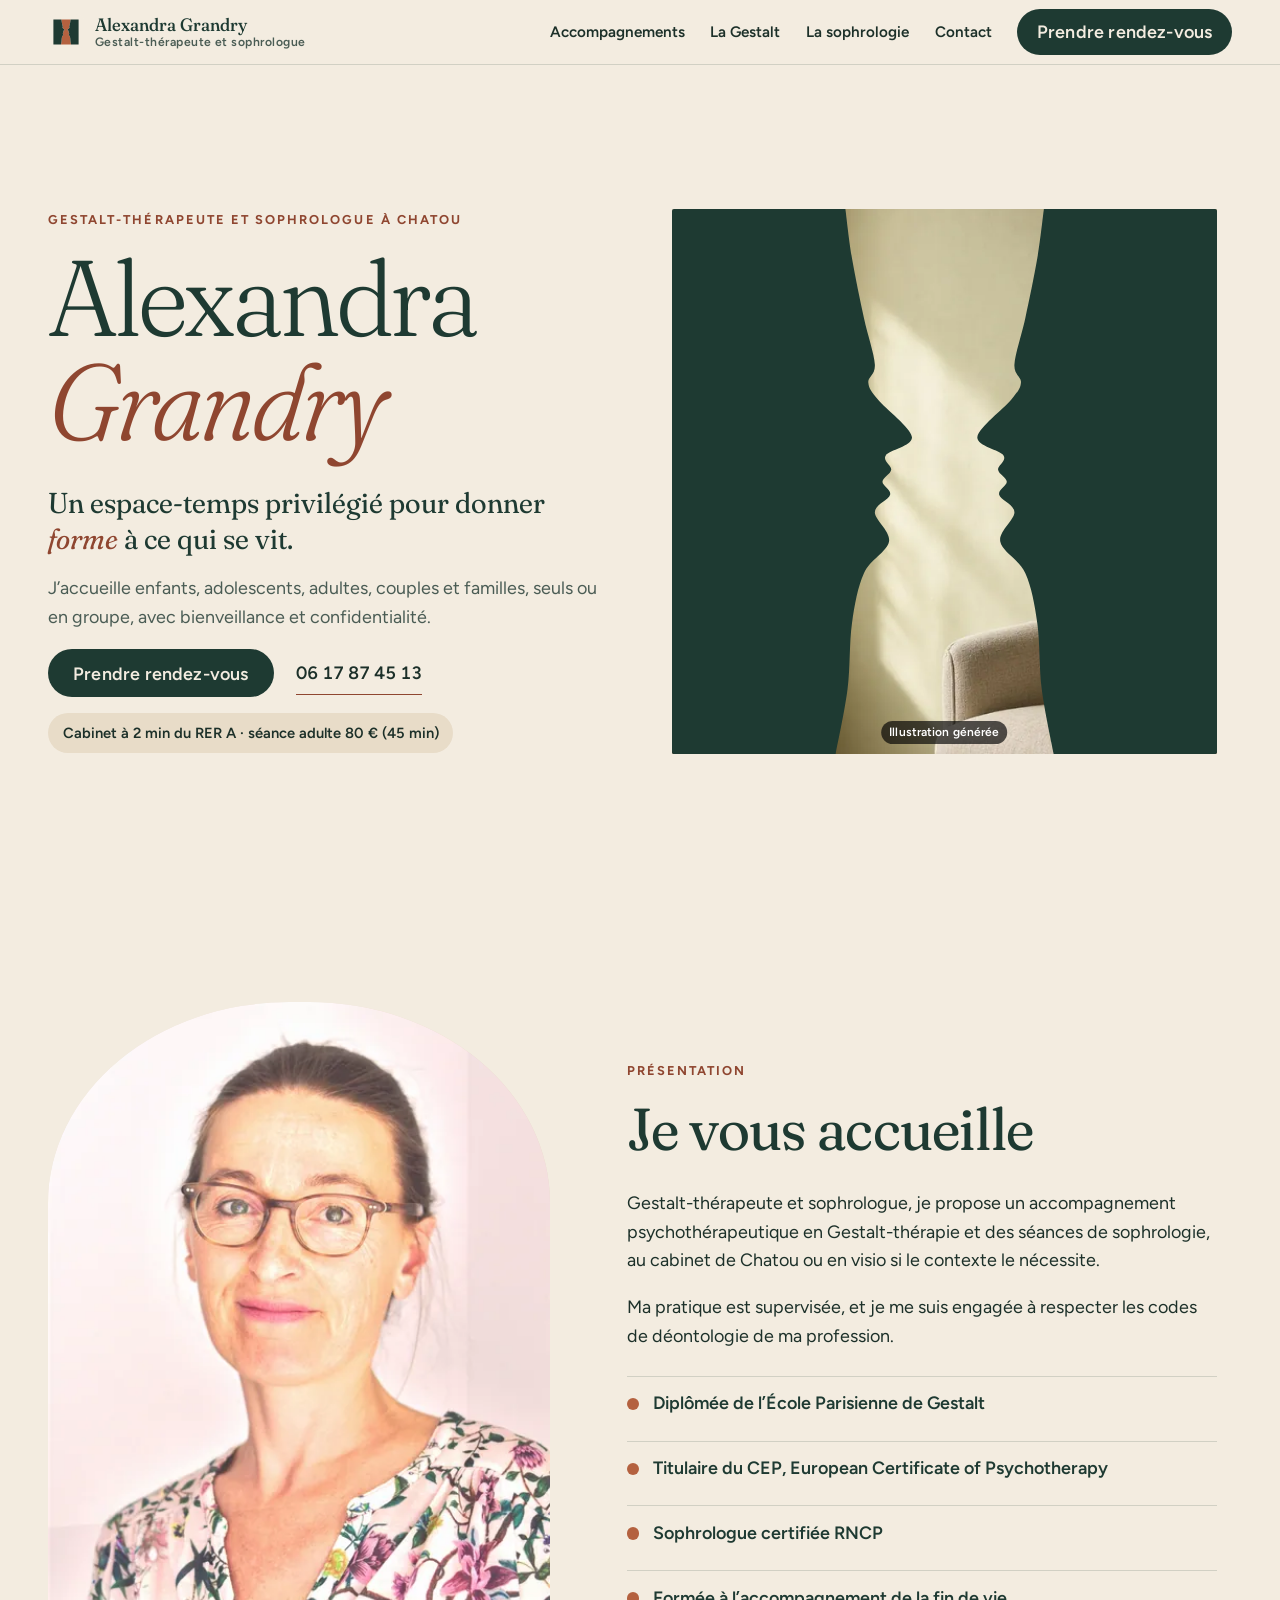
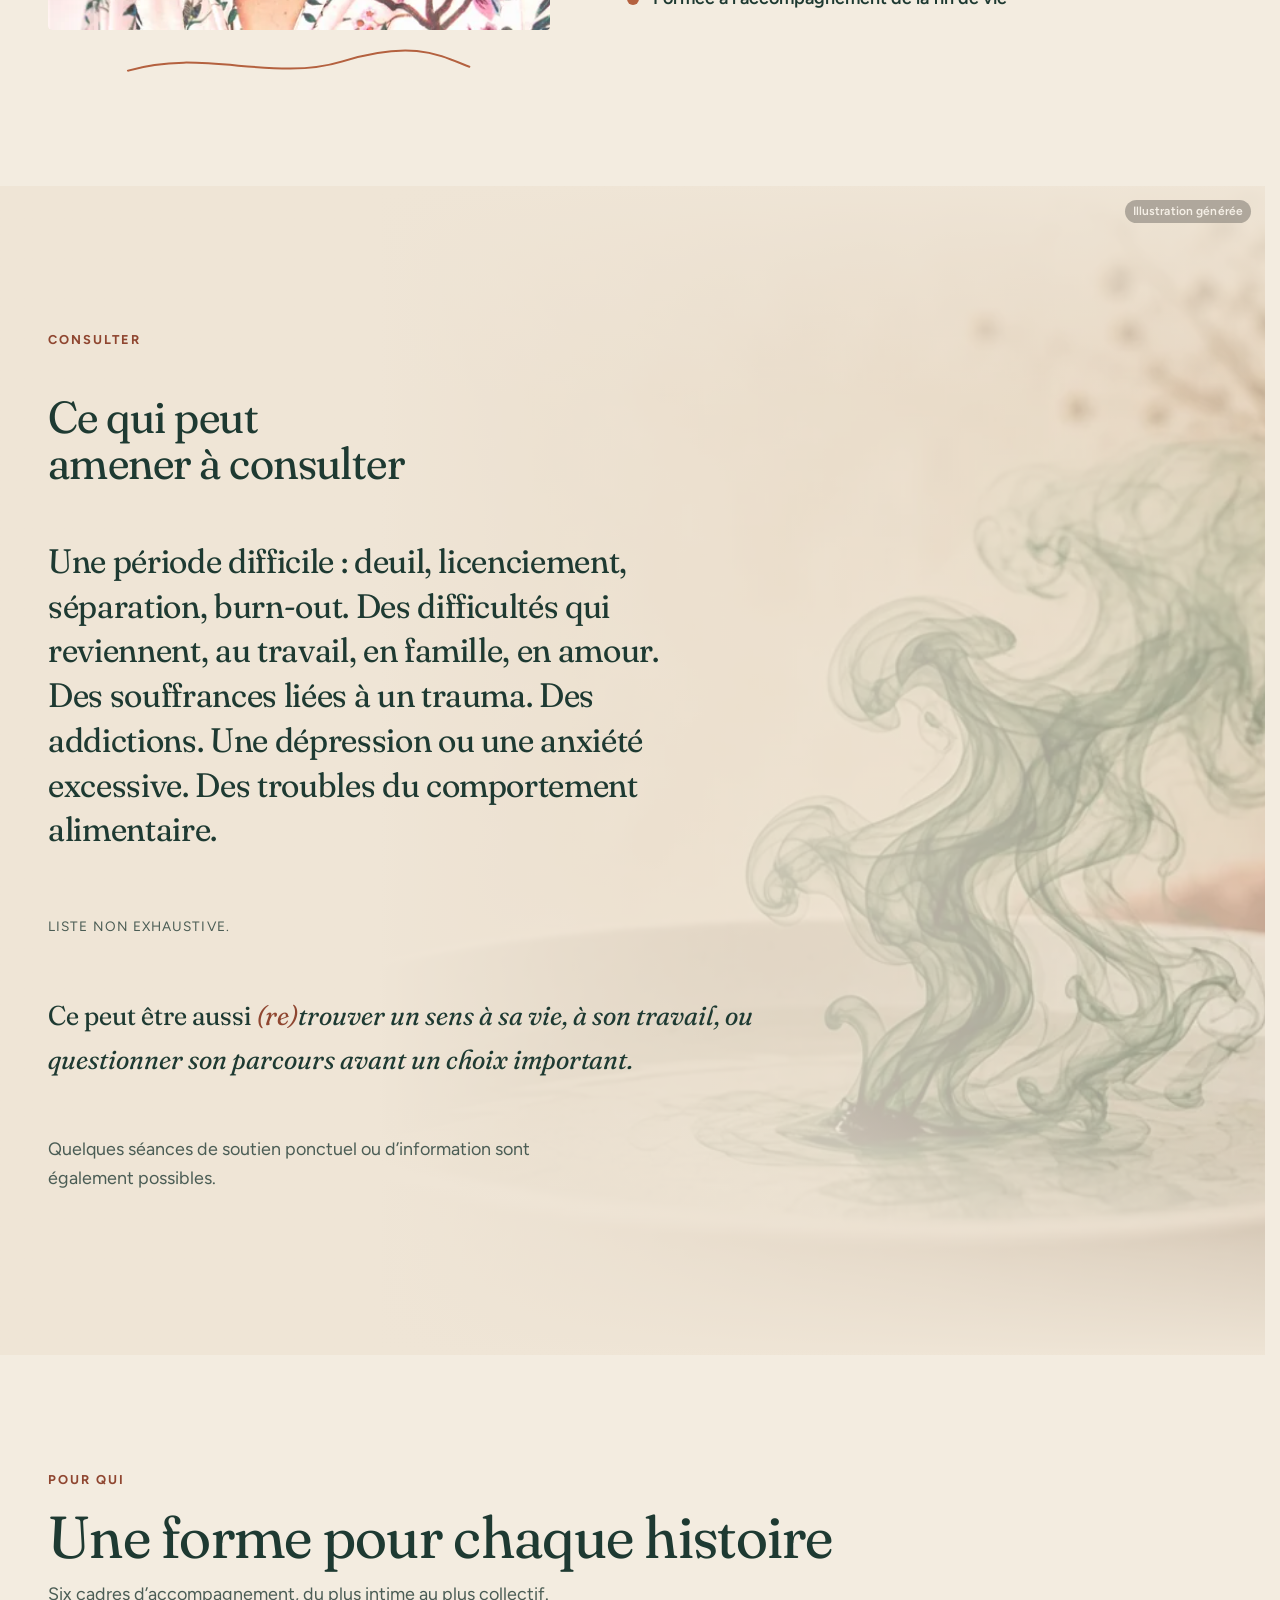
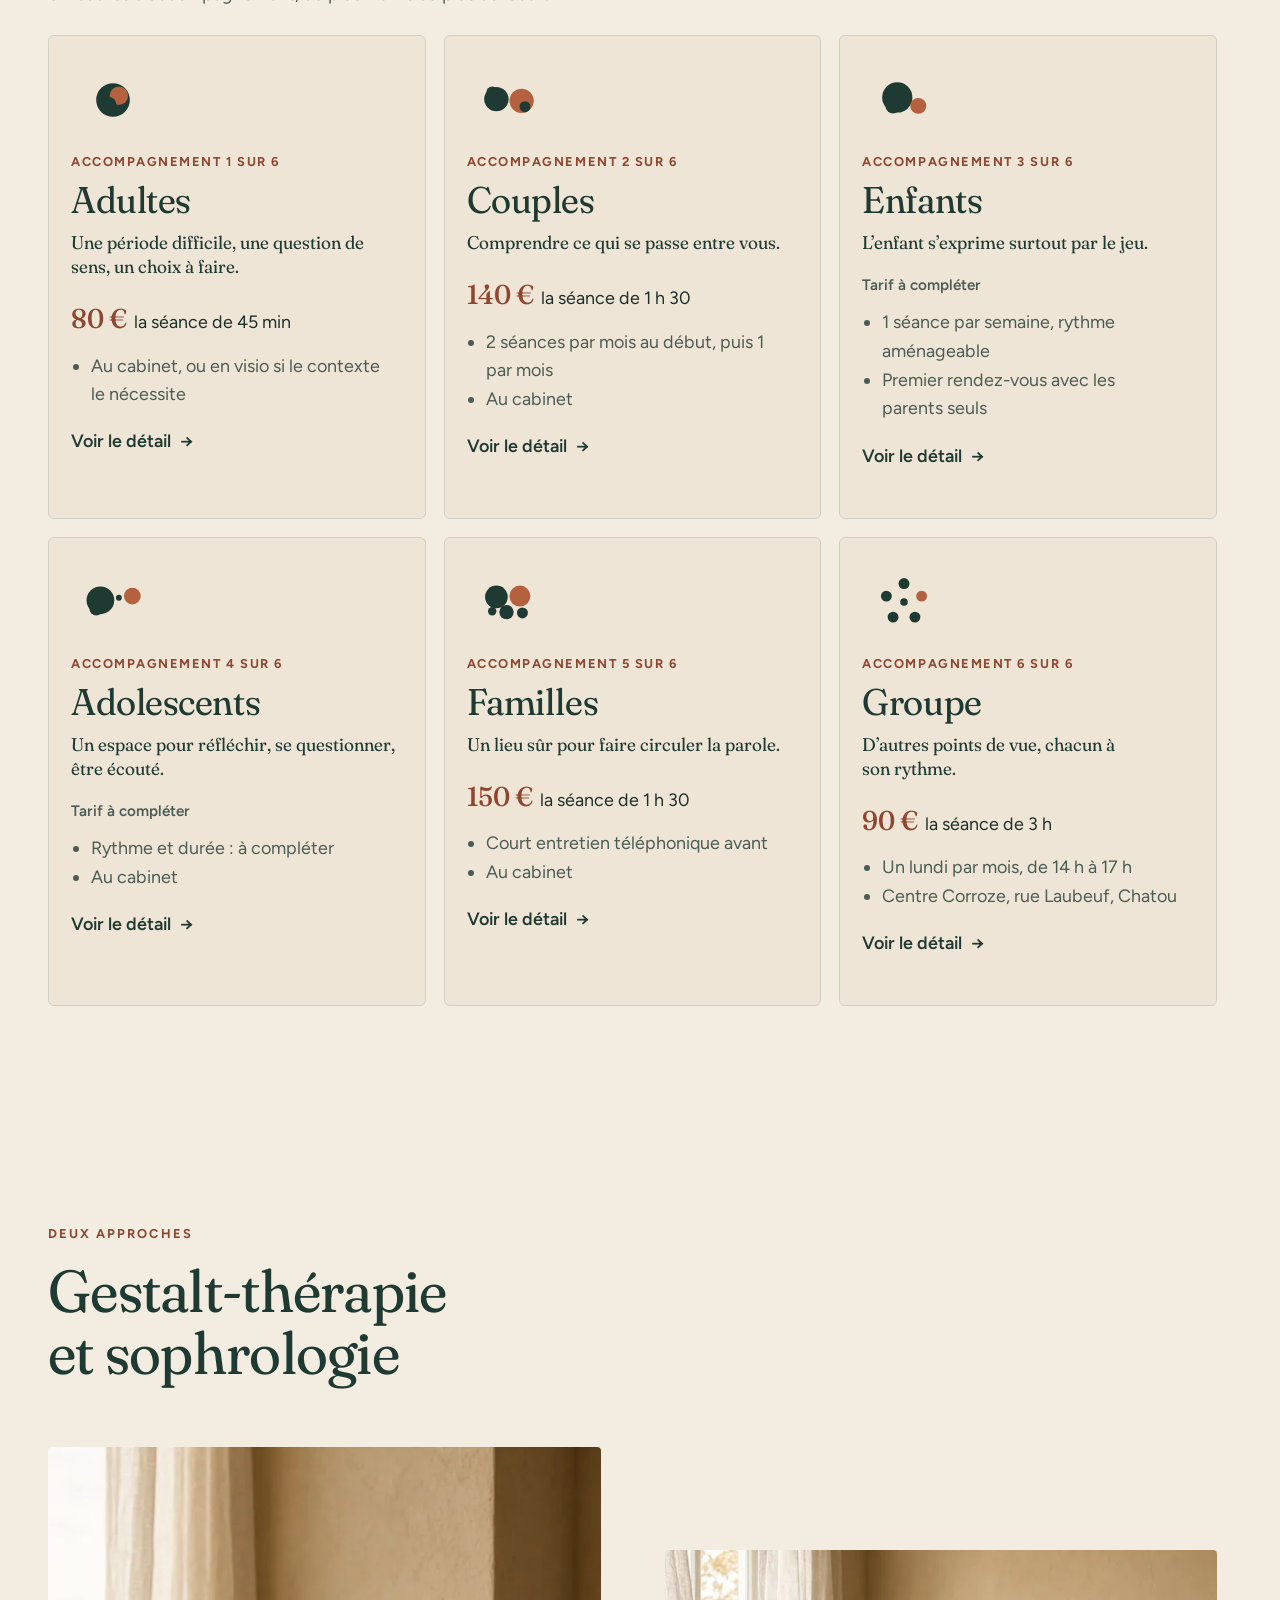
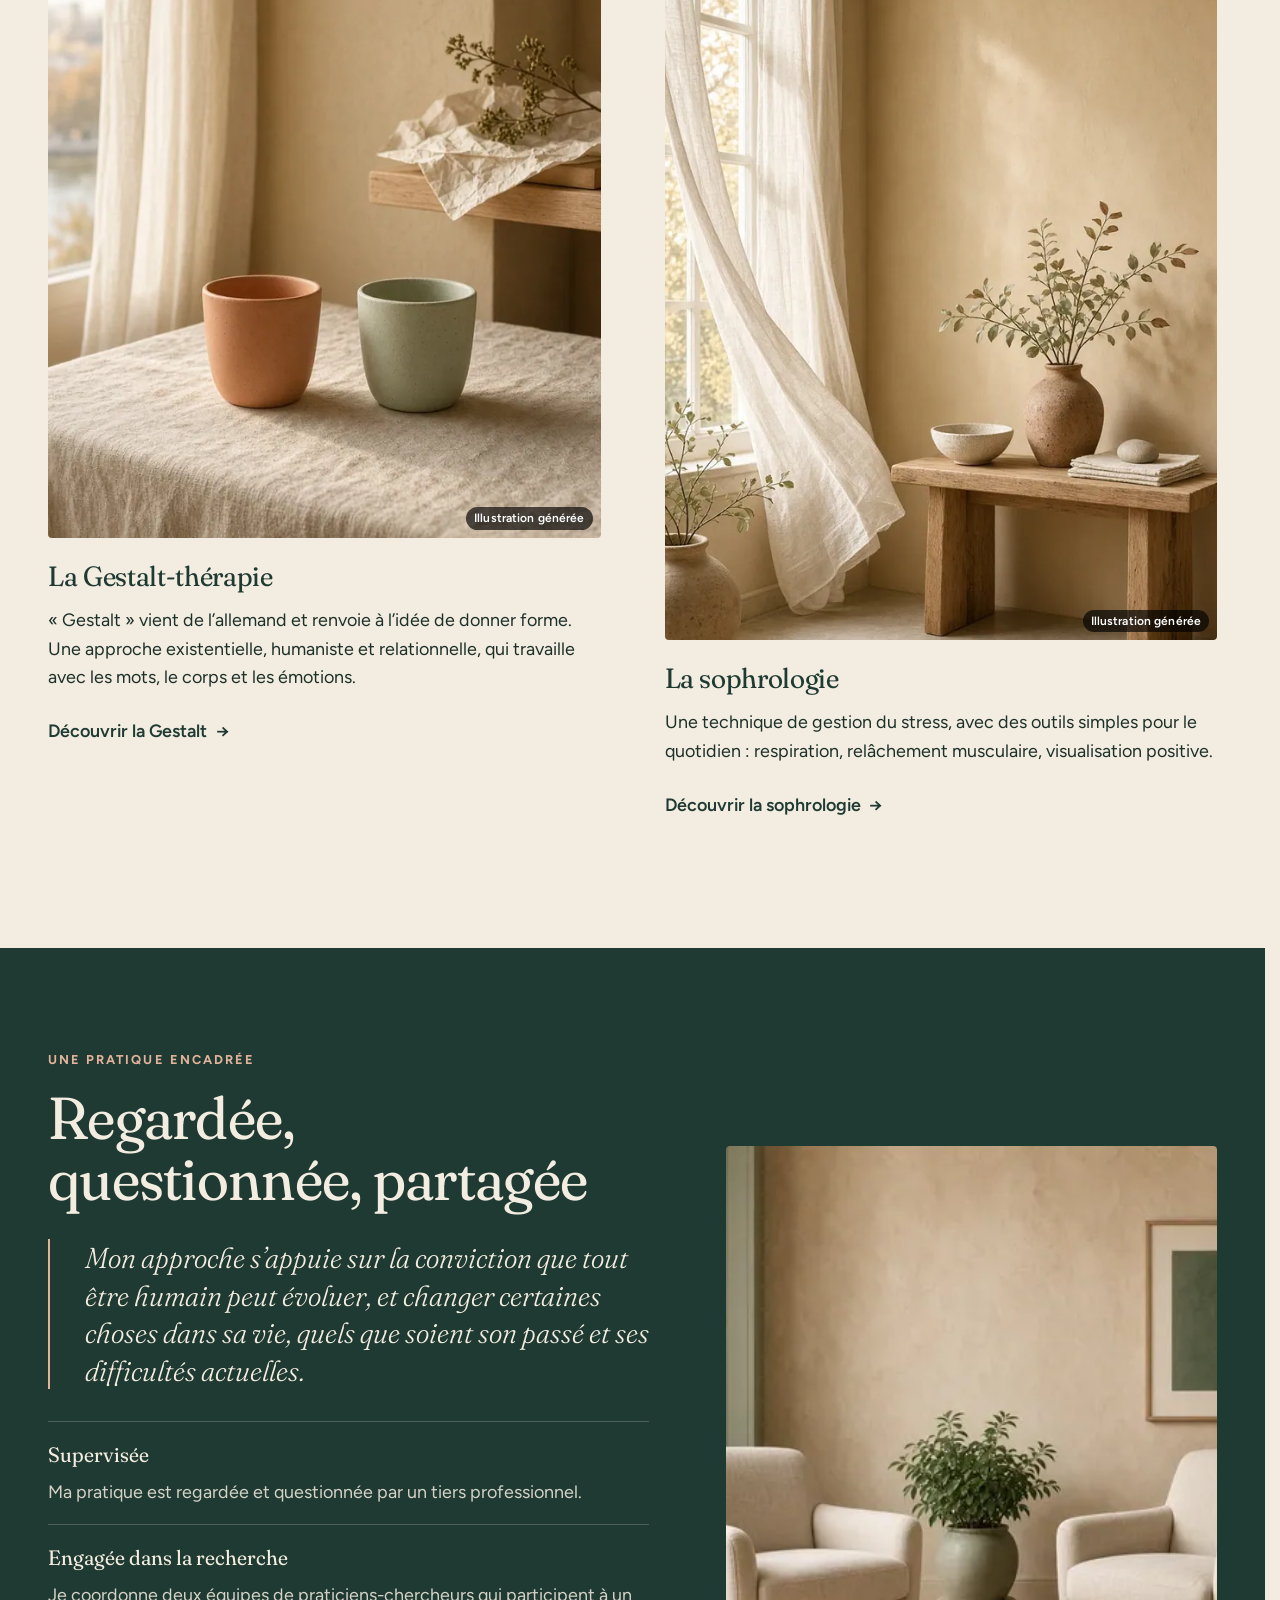
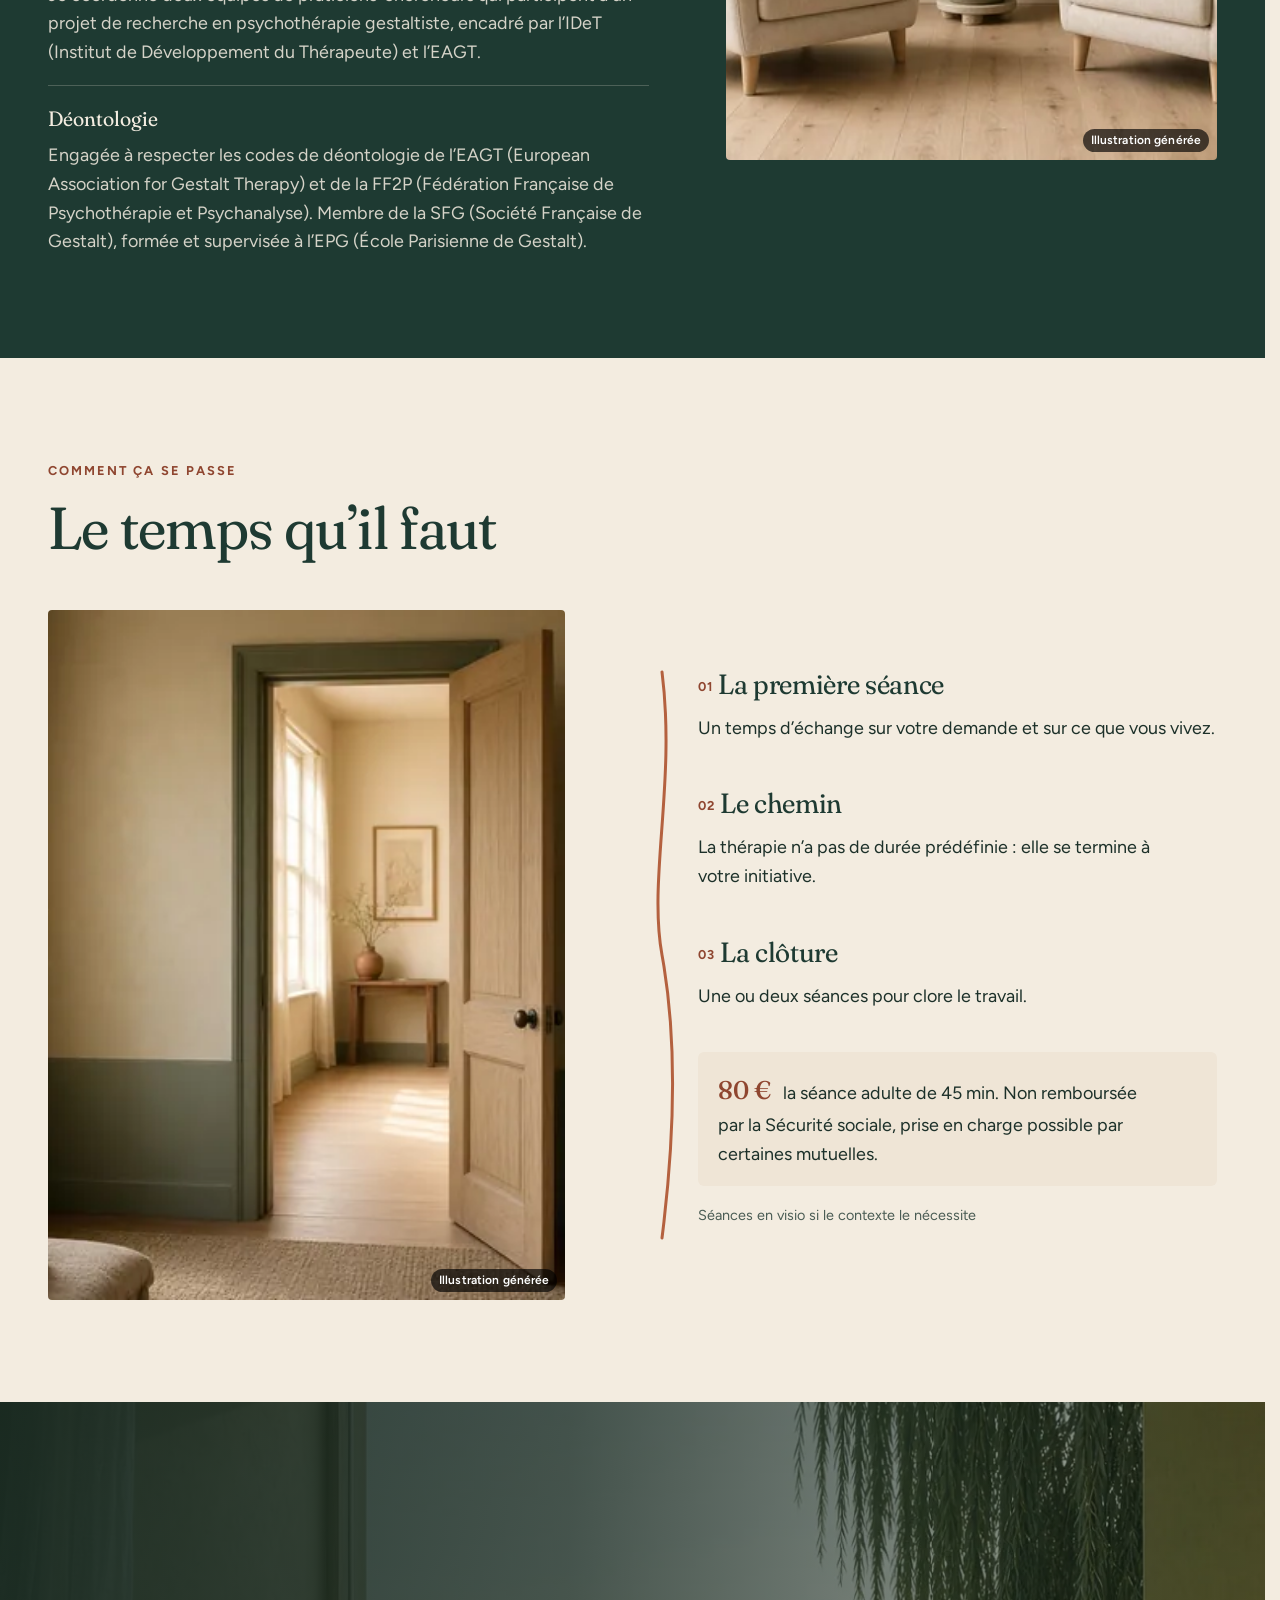
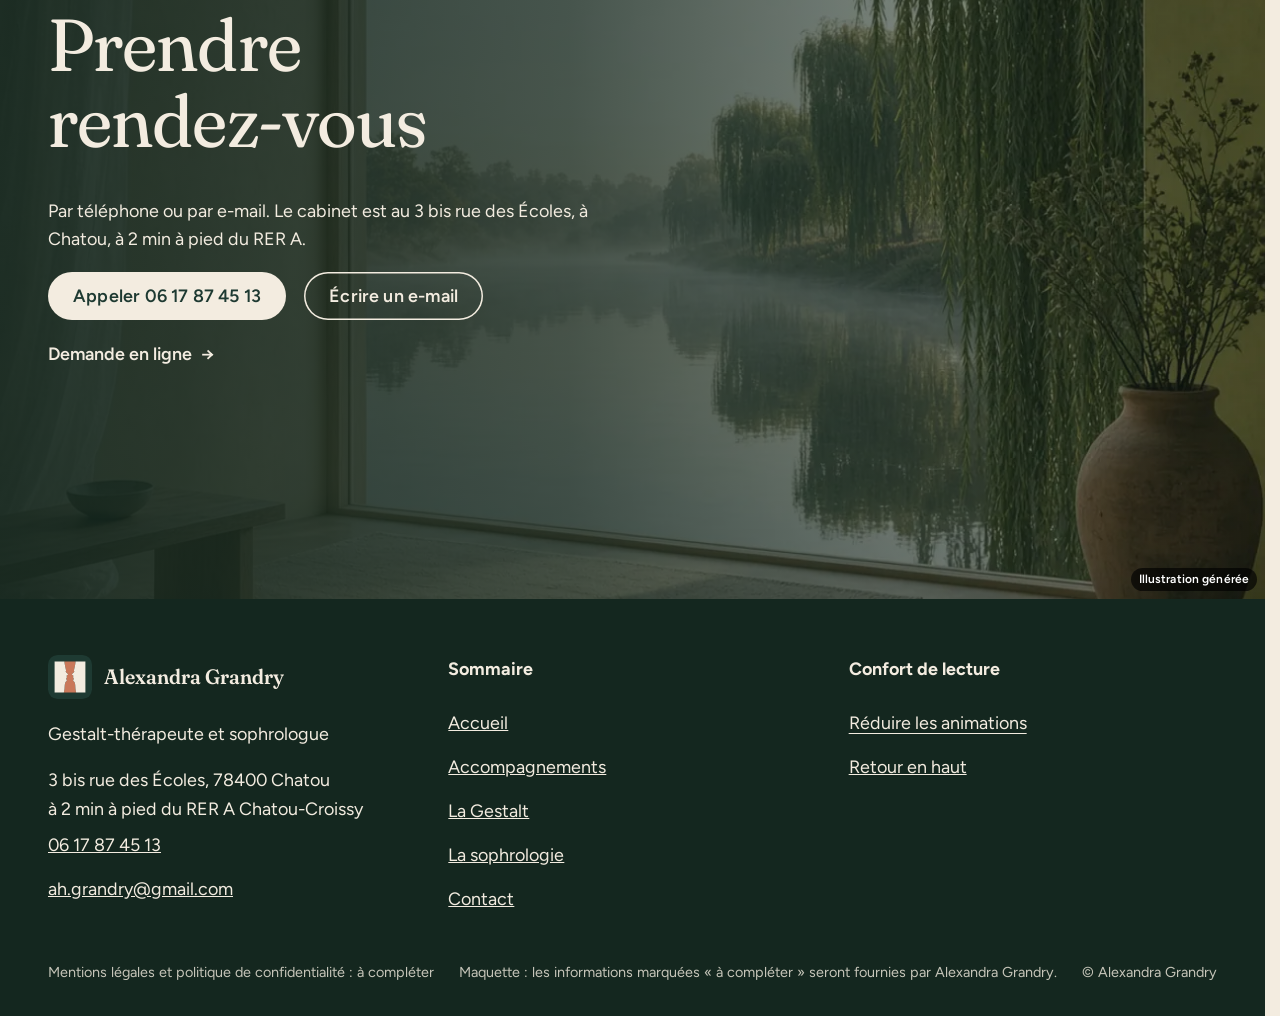
==== index.html @ e8c70704 "Maquette v1" ====
<!doctype html>
<html lang="fr" data-v="1">
<head>
<meta charset="utf-8">
<meta name="viewport" content="width=device-width, initial-scale=1, viewport-fit=cover">
<title>Alexandra Grandry : Gestalt-thérapeute et sophrologue à Chatou</title>
<meta name="description" content="Gestalt-thérapie et sophrologie à Chatou pour enfants, adolescents, adultes, couples, familles et groupe. Cabinet à 2 min du RER A.">
<meta name="robots" content="noindex, nofollow">
<link rel="canonical" href="https://alexandra-grandry-maquette.vercel.app/">
<style>:root{--fond:#f3ece0;--texte:#1c3029;--voile-fond:#1e3a32;--ouverture-fond:#f3ece0;--menu-fond:#1e3a32}:root { --entete-h: 72px; --barres-h: 0px; } html { background: var(--fond); color: var(--texte); scrollbar-gutter: stable; } body { margin: 0; background: var(--fond); } html.js:not(.calme):not(.secours):not([data-arrivee="retour"]) [data-anime] { opacity: 0; } html.js:not(.calme):not(.secours):not([data-arrivee="retour"]) [data-anime].vu { opacity: 1; } [data-voile] { position: fixed; inset: 0; z-index: 900; background: var(--voile-fond); transform: translateY(100%); visibility: hidden; pointer-events: none; } html[data-arrivee="voile"]:not(.voile-leve):not(.calme):not(.secours) [data-voile] { transform: none; visibility: visible; } html.calme [data-voile], html.secours [data-voile] { visibility: hidden !important; } .ouverture-panneau { position: fixed; inset: 0; z-index: 850; display: none; place-content: center; justify-items: center; background: var(--ouverture-fond, var(--voile-fond)); color: var(--fond); text-align: center; } html.js[data-arrivee="intro"]:not(.calme):not(.secours):not(.intro-finie) .ouverture-panneau { display: grid; } html.defilement-bloque, html.defilement-bloque body, html.js[data-arrivee="intro"]:not(.calme):not(.secours):not(.intro-finie), html.js[data-arrivee="intro"]:not(.calme):not(.secours):not(.intro-finie) body, html[data-arrivee="voile"]:not(.voile-leve):not(.calme):not(.secours), html[data-arrivee="voile"]:not(.voile-leve):not(.calme):not(.secours) body { overflow: hidden; } html.js[data-arrivee="intro"]:not(.calme):not(.secours):not(.intro-finie) { background-color: var(--ouverture-fond, var(--voile-fond)); } html[data-arrivee="voile"]:not(.voile-leve):not(.calme):not(.secours) { background-color: var(--voile-fond); }</style>
<script>(function () {
var d = document.documentElement, ss = null, ls = null;
try { ss = window.sessionStorage; ls = window.localStorage; } catch (e) {}
d.classList.add('js');
var calme = false;
try { calme = !!ls && ls.getItem('socle:calme') === 'oui'; } catch (e) {}
if (!calme && window.matchMedia && matchMedia('(prefers-reduced-motion: reduce)').matches) calme = true;
if (calme) d.classList.add('calme');
var nav = performance.getEntriesByType ? performance.getEntriesByType('navigation')[0] : null;
var type = nav ? nav.type : 'navigate';
var depart = null;
try { depart = JSON.parse(ss.getItem('socle:depart') || 'null'); ss.removeItem('socle:depart'); } catch (e) {}
if (depart && !(Date.now() - depart.t < 15000)) depart = null;
var retourSection = false;
try { retourSection = !!ss.getItem('socle:calme-retour'); } catch (e) {}
var mode = type === 'back_forward' || retourSection ? 'retour' : type === 'reload' ? 'intro' : depart ? 'voile' : 'intro';
d.setAttribute('data-arrivee', mode);
if (mode === 'voile' && depart.couleur) d.style.setProperty('--voile-fond', depart.couleur);
if (type === 'reload' && 'scrollRestoration' in history) {
if (!retourSection) history.scrollRestoration = 'manual';
}
try {
var choisie = ls && ls.getItem('socle:langue');
var langue = (d.lang || '').slice(0, 2);
if (choisie && choisie !== langue && type === 'navigate' && !depart) {
var alt = document.querySelector('link[rel="alternate"][hreflang="' + choisie + '"]');
if (alt) location.replace(new URL(alt.href).pathname + location.search + location.hash);
}
} catch (e) {}
setTimeout(function () { if (!d.classList.contains('demarre')) d.classList.add('secours'); }, 2000);
})();</script>
<link rel="preload" href="/assets/fonts/fraunces.woff2" as="font" type="font/woff2" crossorigin>
<link rel="preload" href="/assets/fonts/figtree.woff2" as="font" type="font/woff2" crossorigin>
<link rel="stylesheet" href="/assets/css/socle.css?v=1">
<link rel="stylesheet" href="/assets/css/site.css?v=1">
<link rel="stylesheet" href="/assets/css/modules/manifeste-mot-a-mot.css?v=1">
<link rel="modulepreload" href="/assets/js/site.js?v=1">
<link rel="modulepreload" href="/assets/js/socle/index.js?v=1">
<script src="/assets/vendor/gsap.min.js" defer></script>
<script src="/assets/vendor/ScrollTrigger.min.js" defer></script>
<script src="/assets/vendor/SplitText.min.js" defer></script>
<script type="module" src="/assets/js/site.js?v=1"></script>
<meta name="theme-color" content="#f3ece0">
<link rel="icon" href="/assets/images/favicon.svg" type="image/svg+xml">
<link rel="apple-touch-icon" href="/assets/images/apple-touch-icon.png">
<meta property="og:type" content="website">
<meta property="og:site_name" content="Alexandra Grandry">
<meta property="og:locale" content="fr_FR">
<meta property="og:title" content="Alexandra Grandry : Gestalt-thérapeute et sophrologue à Chatou">
<meta property="og:description" content="Gestalt-thérapie et sophrologie à Chatou pour enfants, adolescents, adultes, couples, familles et groupe. Cabinet à 2 min du RER A.">
<meta property="og:url" content="https://alexandra-grandry-maquette.vercel.app/">
<meta property="og:image" content="https://alexandra-grandry-maquette.vercel.app/assets/partage/accueil-fr.jpg">
<meta property="og:image:width" content="1200">
<meta property="og:image:height" content="630">
<meta property="og:image:alt" content="Alexandra Grandry, Gestalt-thérapeute et sophrologue à Chatou">
<meta name="twitter:card" content="summary_large_image">
<script type="application/ld+json">{"@context":"https://schema.org","@type":"LocalBusiness","name":"Alexandra Grandry, Gestalt-thérapeute et sophrologue","url":"https://alexandra-grandry-maquette.vercel.app/","telephone":"+33617874513","email":"ah.grandry@gmail.com","address":{"@type":"PostalAddress","streetAddress":"3 bis rue des Écoles","postalCode":"78400","addressLocality":"Chatou","addressCountry":"FR"},"description":"Gestalt-thérapie et sophrologie à Chatou : enfants, adolescents, adultes, couples, familles et groupe. Cabinet à 2 minutes à pied du RER A Chatou-Croissy."}</script>
</head>
<body id="haut">
<div data-voile aria-hidden="true"><div class="voile-contenu"><img src="/assets/images/logo-clair.svg" alt="" width="56" height="56"><span data-voile-libelle>Accueil</span></div></div>
<div class="ouverture-panneau" data-ouverture aria-hidden="true">
  <svg class="intro-figure" viewBox="0 0 1000 1000" focusable="false">
    <defs>
      <clipPath id="intro-clip-g"><path d="M0 0 L318 0 C320 15 324.3 56.7 330 90 C335.7 123.3 345 167.5 352 200 C359 232.5 370.7 265.3 372 285 C373.3 304.7 359 307.2 360 318 C361 328.8 364.7 333.3 378 350 C391.3 366.7 437.7 401 440 418 C442.3 435 398.3 442 392 452 C385.7 462 403 470 402 478 C401 486 386.3 492.3 386 500 C385.7 507.7 402.3 514.7 400 524 C397.7 533.3 372.3 541.7 372 556 C371.7 570.3 401.3 591.3 398 610 C394.7 628.7 363.3 643 352 668 C340.7 693 335 724.7 330 760 C325 795.3 327 840 322 880 C317 920 303.7 980 300 1000 L0 1000 Z"/></clipPath>
      <clipPath id="intro-clip-d"><path d="M1000 0 L682 0 C680 15 675.7 56.7 670 90 C664.3 123.3 655 167.5 648 200 C641 232.5 629.3 265.3 628 285 C626.7 304.7 641 307.2 640 318 C639 328.8 635.3 333.3 622 350 C608.7 366.7 562.3 401 560 418 C557.7 435 601.7 442 608 452 C614.3 462 597 470 598 478 C599 486 613.7 492.3 614 500 C614.3 507.7 597.7 514.7 600 524 C602.3 533.3 627.7 541.7 628 556 C628.3 570.3 598.7 591.3 602 610 C605.3 628.7 636.7 643 648 668 C659.3 693 665 724.7 670 760 C675 795.3 673 840 678 880 C683 920 696.3 980 700 1000 L1000 1000 Z"/></clipPath>
    </defs>
    <path class="intro-coupe" d="M318 0 C320 15 324.3 56.7 330 90 C335.7 123.3 345 167.5 352 200 C359 232.5 370.7 265.3 372 285 C373.3 304.7 359 307.2 360 318 C361 328.8 364.7 333.3 378 350 C391.3 366.7 437.7 401 440 418 C442.3 435 398.3 442 392 452 C385.7 462 403 470 402 478 C401 486 386.3 492.3 386 500 C385.7 507.7 402.3 514.7 400 524 C397.7 533.3 372.3 541.7 372 556 C371.7 570.3 401.3 591.3 398 610 C394.7 628.7 363.3 643 352 668 C340.7 693 335 724.7 330 760 C325 795.3 327 840 322 880 C317 920 303.7 980 300 1000 L700 1000 C696.3 980 683 920 678 880 C673 840 675 795.3 670 760 C665 724.7 659.3 693 648 668 C636.7 643 605.3 628.7 602 610 C598.7 591.3 628.3 570.3 628 556 C627.7 541.7 602.3 533.3 600 524 C597.7 514.7 614.3 507.7 614 500 C613.7 492.3 599 486 598 478 C597 470 614.3 462 608 452 C601.7 442 557.7 435 560 418 C562.3 401 608.7 366.7 622 350 C635.3 333.3 639 328.8 640 318 C641 307.2 626.7 304.7 628 285 C629.3 265.3 641 232.5 648 200 C655 167.5 664.3 123.3 670 90 C675.7 56.7 680 15 682 0 Z"/>
    <g class="intro-face intro-face--g" clip-path="url(#intro-clip-g)"><circle class="intro-tache" cx="150" cy="160" r="0"></circle><circle class="intro-tache" cx="260" cy="360" r="0"></circle><circle class="intro-tache" cx="120" cy="560" r="0"></circle><circle class="intro-tache" cx="280" cy="760" r="0"></circle><circle class="intro-tache" cx="150" cy="930" r="0"></circle><circle class="intro-tache" cx="40" cy="420" r="0"></circle><circle class="intro-tache" cx="50" cy="60" r="0"></circle></g>
    <g class="intro-face intro-face--d" clip-path="url(#intro-clip-d)"><circle class="intro-tache" cx="850" cy="160" r="0"></circle><circle class="intro-tache" cx="740" cy="360" r="0"></circle><circle class="intro-tache" cx="880" cy="560" r="0"></circle><circle class="intro-tache" cx="720" cy="760" r="0"></circle><circle class="intro-tache" cx="850" cy="930" r="0"></circle><circle class="intro-tache" cx="960" cy="420" r="0"></circle><circle class="intro-tache" cx="950" cy="60" r="0"></circle></g>
    <g class="intro-gouttes"><circle cx="90" cy="120" r="16"></circle><circle cx="230" cy="60" r="10"></circle><circle cx="120" cy="470" r="12"></circle><circle cx="40" cy="760" r="18"></circle><circle cx="250" cy="900" r="11"></circle><circle cx="470" cy="150" r="9"></circle><circle cx="560" cy="860" r="13"></circle><circle cx="770" cy="90" r="14"></circle><circle cx="930" cy="300" r="10"></circle><circle cx="880" cy="620" r="17"></circle><circle cx="700" cy="960" r="9"></circle><circle cx="960" cy="840" r="12"></circle></g>
  </svg>
  <p class="ouverture-nom">Alexandra Grandry</p>
  <p class="ouverture-ligne">Gestalt-thérapie · Sophrologie · Chatou</p>
</div>
<a class="evitement" href="#contenu">Aller au contenu</a>
<header data-entete>
  <div class="entete-rangee">
    <a class="entete-logo" href="/" data-libelle="Accueil" aria-current="page">
      <img src="/assets/images/logo.svg" alt="" width="36" height="36"><span class="entete-nom">Alexandra Grandry<small>Gestalt-thérapeute et sophrologue</small></span>
    </a>
    <nav data-nav aria-label="Navigation principale">
      <ul><li><a href="/accompagnements" data-libelle="Accompagnements">Accompagnements</a></li><li><a href="/gestalt-therapie" data-libelle="La Gestalt">La Gestalt</a></li><li><a href="/sophrologie" data-libelle="La sophrologie">La sophrologie</a></li><li><a href="/contact" data-libelle="Contact">Contact</a></li></ul>
    </nav>
    <div class="entete-actions">
      <a class="bouton entete-action" href="/contact#demande" data-libelle="Contact"><span class="long">Prendre rendez-vous</span><span class="court" aria-hidden="true">Rendez-vous</span></a>
      <button type="button" data-menu-bouton aria-controls="menu" aria-expanded="false" data-libelle-ouvrir="Menu" data-libelle-fermer="Fermer"><span data-libelle-bouton>Menu</span></button>
    </div>
  </div>
</header>
<div id="menu" data-menu role="dialog" aria-modal="true" aria-label="Menu">
  <ul><li style="--i:0"><a href="/" class="menu-lien" data-libelle="Accueil" aria-current="page">Accueil</a></li><li style="--i:1"><a href="/accompagnements" class="menu-lien" data-libelle="Accompagnements">Accompagnements</a></li><li style="--i:2"><a href="/gestalt-therapie" class="menu-lien" data-libelle="La Gestalt">La Gestalt</a></li><li style="--i:3"><a href="/sophrologie" class="menu-lien" data-libelle="La sophrologie">La sophrologie</a></li><li style="--i:4"><a href="/contact" class="menu-lien" data-libelle="Contact">Contact</a></li></ul>
  <p><a class="bouton" href="tel:+33617874513">Appeler 06 17 87 45 13</a></p>
  <p><button type="button" class="lien" data-calme-bascule data-libelle-reduire="Réduire les animations" data-libelle-retablir="Rétablir les animations" data-libelle-systeme="Animations réduites par le réglage de votre appareil"><span data-libelle-bouton>Réduire les animations</span></button></p>
</div>
<main id="contenu" tabindex="-1">
<section class="ouv-accueil" id="debut" data-plein-ecran>
  <div class="ouv-accueil__texte">
    <p class="surtitre" data-anime="gsap" data-intro>Gestalt-thérapeute et sophrologue à Chatou</p>
    <h1 class="ouv-accueil__titre"><span class="ligne-masque"><span class="ouv-ligne" data-anime="gsap" data-superpose>Alexandra</span></span><span class="ligne-masque"><span class="ouv-ligne ouv-ligne--italique" data-anime="gsap" data-superpose>Grandry</span></span></h1>
    <p class="ouv-accueil__accroche" data-anime="gsap" data-intro>Un espace-temps privilégié pour donner <em>forme</em> à ce qui se vit.</p>
    <p class="ouv-accueil__chapo" data-anime="gsap" data-intro>J’accueille enfants, adolescents, adultes, couples et familles, seuls ou en groupe, avec bienveillance et confidentialité.</p>
    <p class="actions" data-anime="gsap" data-intro><a href="/contact#demande" class="bouton" data-libelle="Contact" data-action-principale data-survol="magnetique">Prendre rendez-vous</a> <a class="lien-tel" href="tel:+33617874513">06 17 87 45 13</a></p>
    <p class="info-cle" data-info-cle data-anime="gsap" data-intro>Cabinet à 2 min du RER A · séance adulte 80 € (45 min)</p>
  </div>
  <div class="ouv-accueil__figure">
    <div class="figure-boite">
      <figure class="media figure-photo" data-grok data-anime="gsap" style="--cadrage:40% 50%">
  <picture><source media="(max-width: 760px) and (orientation: portrait)" srcset="/assets/images/grok/accueil-ouverture-mobile-640.webp 640w, /assets/images/grok/accueil-ouverture-mobile-1080.webp 1080w" sizes="(max-width: 760px) 90vw, 46vw">
    <img src="/assets/images/grok/accueil-ouverture-640.webp" srcset="/assets/images/grok/accueil-ouverture-640.webp 640w" sizes="(max-width: 760px) 90vw, 46vw" alt="Lumière du matin sur un mur enduit et un fauteuil en lin" width="640" height="800" fetchpriority="high" loading="eager" decoding="async">
  </picture><figcaption class="mention-ia">Illustration générée</figcaption>
</figure>
      <svg class="figure-svg" data-anime="gsap" data-effet="figure-fond" viewBox="0 0 1000 1000" role="img" aria-label="Deux profils qui se font face : entre eux, le vide dessine une coupe" focusable="false">
        <path class="figure-profil figure-profil--g" d="M0 0 L318 0 C320 15 324.3 56.7 330 90 C335.7 123.3 345 167.5 352 200 C359 232.5 370.7 265.3 372 285 C373.3 304.7 359 307.2 360 318 C361 328.8 364.7 333.3 378 350 C391.3 366.7 437.7 401 440 418 C442.3 435 398.3 442 392 452 C385.7 462 403 470 402 478 C401 486 386.3 492.3 386 500 C385.7 507.7 402.3 514.7 400 524 C397.7 533.3 372.3 541.7 372 556 C371.7 570.3 401.3 591.3 398 610 C394.7 628.7 363.3 643 352 668 C340.7 693 335 724.7 330 760 C325 795.3 327 840 322 880 C317 920 303.7 980 300 1000 L0 1000 Z"/>
        <path class="figure-profil figure-profil--d" d="M1000 0 L682 0 C680 15 675.7 56.7 670 90 C664.3 123.3 655 167.5 648 200 C641 232.5 629.3 265.3 628 285 C626.7 304.7 641 307.2 640 318 C639 328.8 635.3 333.3 622 350 C608.7 366.7 562.3 401 560 418 C557.7 435 601.7 442 608 452 C614.3 462 597 470 598 478 C599 486 613.7 492.3 614 500 C614.3 507.7 597.7 514.7 600 524 C602.3 533.3 627.7 541.7 628 556 C628.3 570.3 598.7 591.3 602 610 C605.3 628.7 636.7 643 648 668 C659.3 693 665 724.7 670 760 C675 795.3 673 840 678 880 C683 920 696.3 980 700 1000 L1000 1000 Z"/>
      </svg>
    </div>
  </div>
</section>
<section class="presentation conteneur" id="presentation">
  <div class="presentation__portrait">
    <figure class="media portrait-media" data-anime="rideau" style="--cadrage:50% 36%">
  <picture>
    <img src="/assets/images/portrait-784.webp" srcset="/assets/images/portrait-480.webp 480w, /assets/images/portrait-640.webp 640w, /assets/images/portrait-784.webp 784w" sizes="(max-width: 760px) 80vw, 34vw" alt="Alexandra Grandry, Gestalt-thérapeute et sophrologue" width="784" height="980" loading="lazy" decoding="async">
  </picture>
</figure>
    <svg class="presentation__trait" viewBox="0 0 400 60" preserveAspectRatio="none" aria-hidden="true" data-fx="trace"><path d="M6 40 C 90 6, 170 58, 250 26 S 360 16, 394 34" fill="none" stroke="currentColor" stroke-width="3" stroke-linecap="round"/></svg>
  </div>
  <div class="presentation__texte">
    <p class="surtitre" data-anime>Présentation</p>
    <h2 data-anime="lignes">Je vous accueille</h2>
    <p data-anime>Gestalt-thérapeute et sophrologue, je propose un accompagnement psychothérapeutique en Gestalt-thérapie et des séances de sophrologie, au cabinet de Chatou ou en visio si le contexte le nécessite.</p>
    <p data-anime>Ma pratique est supervisée, et je me suis engagée à respecter les codes de déontologie de ma profession.</p>
    <ul class="titres" data-anime="cascade">
      <li>Diplômée de l’École Parisienne de Gestalt</li>
      <li>Titulaire du CEP, European Certificate of Psychotherapy</li>
      <li>Sophrologue certifiée RNCP</li>
      <li>Formée à l’accompagnement de la fin de vie</li>
    </ul>
  </div>
</section>
<section class="mmm raisons" data-module="manifeste-mot-a-mot" id="raisons" aria-labelledby="raisons-titre">
  <div class="mmm__fond" aria-hidden="true"><figure class="media raisons-fond" data-grok style="--cadrage:50% 50%">
  <picture>
    <img src="/assets/images/grok/accueil-raisons-1280.webp" srcset="/assets/images/grok/accueil-raisons-640.webp 640w, /assets/images/grok/accueil-raisons-1280.webp 1280w" sizes="100vw" alt="" width="1280" height="854" loading="lazy" decoding="async">
  </picture><figcaption class="mention-ia">Illustration générée</figcaption>
</figure></div>
  <div class="mmm__cadre conteneur">
    <p class="surtitre">Consulter</p>
    <h2 id="raisons-titre" class="raisons__titre" data-anime="lignes">Ce qui peut amener à consulter</h2>
    <p class="mmm__texte" data-effet="manifeste">Une période difficile : deuil, licenciement, séparation, burn-out. Des difficultés qui reviennent, au travail, en famille, en amour. Des souffrances liées à un trauma. Des addictions. Une dépression ou une anxiété excessive. Des troubles du comportement alimentaire.</p>
    <p class="mmm__signature">Liste non exhaustive.</p>
    <p class="raisons__aussi" data-anime>Ce peut être aussi <span class="re-trouver"><span class="re">(re)</span>trouver un sens à sa vie, à son travail, ou questionner son parcours avant un choix important.</span></p>
    <p class="raisons__ponctuel" data-anime>Quelques séances de soutien ponctuel ou d’information sont également possibles.</p>
  </div>
</section>
<section class="publics" id="pour-qui" aria-labelledby="publics-titre" data-formes='[[[0,0,0.4],[0.14,0.1,0.22],[-0.12,-0.12,0.2],[0,0,0],[0,0,0],[0,0,0],[0,0,0]],[[-0.3,0.02,0.29],[0.3,-0.02,0.29],[-0.4,0.18,0.14],[0.38,-0.16,0.13],[0,0,0],[0,0,0],[0,0,0]],[[-0.16,0.06,0.36],[0.34,-0.14,0.19],[-0.26,-0.14,0.18],[0,0,0],[0,0,0],[0,0,0],[0,0,0]],[[-0.3,0.04,0.33],[0.46,0.14,0.2],[0.14,0.1,0.07],[-0.4,-0.16,0.16],[0,0,0],[0,0,0],[0,0,0]],[[-0.3,0.12,0.27],[0.26,0.14,0.25],[-0.06,-0.24,0.17],[0.32,-0.26,0.13],[-0.4,-0.22,0.1],[0,0,0],[0,0,0]],[[0,0.44,0.13],[0.42,0.14,0.13],[0.26,-0.36,0.13],[-0.26,-0.36,0.13],[-0.42,0.14,0.13],[0,0,0.09],[0,0,0]]]'>
  <div class="publics__scene">
    <div class="conteneur publics__tete">
      <p class="surtitre">Pour qui</p>
      <h2 id="publics-titre" data-anime="lignes">Une forme pour chaque histoire</h2>
      <p class="publics__intro">Six cadres d’accompagnement, du plus intime au plus collectif.</p>
    </div>
    <div class="conteneur publics__corps">
      <div class="publics__forme" data-effet="forme" data-visuel>
        <canvas class="publics__canvas" aria-hidden="true" data-audit-ignorer></canvas>
        <svg class="forme-svg forme-svg--repli" viewBox="-1 -1 2 2" aria-hidden="true" focusable="false"><circle cx="0" cy="0" r="0.4"></circle><circle cx="0.14" cy="-0.1" r="0.22"></circle><circle cx="-0.12" cy="0.12" r="0.2"></circle></svg>
      </div>
      <div class="publics__details">
        <article class="public" data-public="0" id="pour-qui-adultes">
          <div class="public__forme"><svg class="forme-svg " viewBox="-1 -1 2 2" aria-hidden="true" focusable="false"><circle cx="0" cy="0" r="0.4"></circle><circle cx="0.14" cy="-0.1" r="0.22"></circle><circle cx="-0.12" cy="0.12" r="0.2"></circle></svg></div>
          <p class="public__etape">Accompagnement 1 sur 6</p>
          <h3 class="public__nom">Adultes</h3>
          <p class="public__phrase">Une période difficile, une question de sens, un choix à faire.</p>
          <p class="public__tarif"><strong data-prix>80 €</strong> <span>la séance de 45 min</span></p>
          <ul class="public__cadre"><li>Au cabinet, ou en visio si le contexte le nécessite</li></ul>
          <p><a href="/accompagnements#adultes" class="lien-fleche" data-libelle="Accompagnements">Voir le détail<span class="visuellement-cache"> : Adultes</span></a></p>
        </article><article class="public" data-public="1" id="pour-qui-couples">
          <div class="public__forme"><svg class="forme-svg " viewBox="-1 -1 2 2" aria-hidden="true" focusable="false"><circle cx="-0.3" cy="-0.02" r="0.29"></circle><circle cx="0.3" cy="0.02" r="0.29"></circle><circle cx="-0.4" cy="-0.18" r="0.14"></circle><circle cx="0.38" cy="0.16" r="0.13"></circle></svg></div>
          <p class="public__etape">Accompagnement 2 sur 6</p>
          <h3 class="public__nom">Couples</h3>
          <p class="public__phrase">Comprendre ce qui se passe entre vous.</p>
          <p class="public__tarif"><strong data-prix>140 €</strong> <span>la séance de 1 h 30</span></p>
          <ul class="public__cadre"><li>2 séances par mois au début, puis 1 par mois</li><li>Au cabinet</li></ul>
          <p><a href="/accompagnements#couples" class="lien-fleche" data-libelle="Accompagnements">Voir le détail<span class="visuellement-cache"> : Couples</span></a></p>
        </article><article class="public" data-public="2" id="pour-qui-enfants">
          <div class="public__forme"><svg class="forme-svg " viewBox="-1 -1 2 2" aria-hidden="true" focusable="false"><circle cx="-0.16" cy="-0.06" r="0.36"></circle><circle cx="0.34" cy="0.14" r="0.19"></circle><circle cx="-0.26" cy="0.14" r="0.18"></circle></svg></div>
          <p class="public__etape">Accompagnement 3 sur 6</p>
          <h3 class="public__nom">Enfants</h3>
          <p class="public__phrase">L’enfant s’exprime surtout par le jeu.</p>
          <p class="public__tarif"><span class="prix-manquant" data-prix>Tarif à compléter</span></p>
          <ul class="public__cadre"><li>1 séance par semaine, rythme aménageable</li><li>Premier rendez-vous avec les parents seuls</li></ul>
          <p><a href="/accompagnements#enfants" class="lien-fleche" data-libelle="Accompagnements">Voir le détail<span class="visuellement-cache"> : Enfants</span></a></p>
        </article><article class="public" data-public="3" id="pour-qui-adolescents">
          <div class="public__forme"><svg class="forme-svg " viewBox="-1 -1 2 2" aria-hidden="true" focusable="false"><circle cx="-0.3" cy="-0.04" r="0.33"></circle><circle cx="0.46" cy="-0.14" r="0.2"></circle><circle cx="0.14" cy="-0.1" r="0.07"></circle><circle cx="-0.4" cy="0.16" r="0.16"></circle></svg></div>
          <p class="public__etape">Accompagnement 4 sur 6</p>
          <h3 class="public__nom">Adolescents</h3>
          <p class="public__phrase">Un espace pour réfléchir, se questionner, être écouté.</p>
          <p class="public__tarif"><span class="prix-manquant" data-prix>Tarif à compléter</span></p>
          <ul class="public__cadre"><li>Rythme et durée : à compléter</li><li>Au cabinet</li></ul>
          <p><a href="/accompagnements#adolescents" class="lien-fleche" data-libelle="Accompagnements">Voir le détail<span class="visuellement-cache"> : Adolescents</span></a></p>
        </article><article class="public" data-public="4" id="pour-qui-familles">
          <div class="public__forme"><svg class="forme-svg " viewBox="-1 -1 2 2" aria-hidden="true" focusable="false"><circle cx="-0.3" cy="-0.12" r="0.27"></circle><circle cx="0.26" cy="-0.14" r="0.25"></circle><circle cx="-0.06" cy="0.24" r="0.17"></circle><circle cx="0.32" cy="0.26" r="0.13"></circle><circle cx="-0.4" cy="0.22" r="0.1"></circle></svg></div>
          <p class="public__etape">Accompagnement 5 sur 6</p>
          <h3 class="public__nom">Familles</h3>
          <p class="public__phrase">Un lieu sûr pour faire circuler la parole.</p>
          <p class="public__tarif"><strong data-prix>150 €</strong> <span>la séance de 1 h 30</span></p>
          <ul class="public__cadre"><li>Court entretien téléphonique avant</li><li>Au cabinet</li></ul>
          <p><a href="/accompagnements#familles" class="lien-fleche" data-libelle="Accompagnements">Voir le détail<span class="visuellement-cache"> : Familles</span></a></p>
        </article><article class="public" data-public="5" id="pour-qui-groupe">
          <div class="public__forme"><svg class="forme-svg " viewBox="-1 -1 2 2" aria-hidden="true" focusable="false"><circle cx="0" cy="-0.44" r="0.13"></circle><circle cx="0.42" cy="-0.14" r="0.13"></circle><circle cx="0.26" cy="0.36" r="0.13"></circle><circle cx="-0.26" cy="0.36" r="0.13"></circle><circle cx="-0.42" cy="-0.14" r="0.13"></circle><circle cx="0" cy="0" r="0.09"></circle></svg></div>
          <p class="public__etape">Accompagnement 6 sur 6</p>
          <h3 class="public__nom">Groupe</h3>
          <p class="public__phrase">D’autres points de vue, chacun à son rythme.</p>
          <p class="public__tarif"><strong data-prix>90 €</strong> <span>la séance de 3 h</span></p>
          <ul class="public__cadre"><li>Un lundi par mois, de 14 h à 17 h</li><li>Centre Corroze, rue Laubeuf, Chatou</li></ul>
          <p><a href="/accompagnements#groupe" class="lien-fleche" data-libelle="Accompagnements">Voir le détail<span class="visuellement-cache"> : Groupe</span></a></p>
        </article>
      </div>
      <ol class="publics__liste" aria-hidden="true"><li data-index="0"><span class="publics__num">01</span><span class="publics__nom">Adultes</span><span class="publics__prix">80 €</span></li><li data-index="1"><span class="publics__num">02</span><span class="publics__nom">Couples</span><span class="publics__prix">140 €</span></li><li data-index="2"><span class="publics__num">03</span><span class="publics__nom">Enfants</span><span class="publics__prix">—</span></li><li data-index="3"><span class="publics__num">04</span><span class="publics__nom">Adolescents</span><span class="publics__prix">—</span></li><li data-index="4"><span class="publics__num">05</span><span class="publics__nom">Familles</span><span class="publics__prix">150 €</span></li><li data-index="5"><span class="publics__num">06</span><span class="publics__nom">Groupe</span><span class="publics__prix">90 €</span></li></ol>
    </div>
  </div>
</section>
<section class="approches conteneur" id="approches">
  <div class="approches__tete">
    <p class="surtitre" data-anime>Deux approches</p>
    <h2 data-anime="lignes">Gestalt-thérapie et sophrologie</h2>
  </div>
  <div class="approches__grille" data-anime="cascade">
    <article class="approche" data-survol="incline" data-survol-force="4">
      <figure class="media approche__media" data-grok data-fx="parallaxe" style="--cadrage:50% 50%">
  <picture>
    <img src="/assets/images/grok/accueil-gestalt-784.webp" srcset="/assets/images/grok/accueil-gestalt-480.webp 480w, /assets/images/grok/accueil-gestalt-640.webp 640w, /assets/images/grok/accueil-gestalt-784.webp 784w" sizes="(max-width: 760px) 100vw, 40vw" alt="Deux tasses en céramique qui se font face sur du lin" width="784" height="1175" loading="lazy" decoding="async">
  </picture><figcaption class="mention-ia">Illustration générée</figcaption>
</figure>
      <h3>La Gestalt-thérapie</h3>
      <p>« Gestalt » vient de l’allemand et renvoie à l’idée de donner forme. Une approche existentielle, humaniste et relationnelle, qui travaille avec les mots, le corps et les émotions.</p>
      <p><a href="/gestalt-therapie" class="lien-fleche" data-libelle="La Gestalt">Découvrir la Gestalt</a></p>
    </article>
    <article class="approche approche--decale" data-survol="incline" data-survol-force="4">
      <figure class="media approche__media" data-grok data-fx="parallaxe" style="--cadrage:50% 50%">
  <picture>
    <img src="/assets/images/grok/accueil-sophrologie-784.webp" srcset="/assets/images/grok/accueil-sophrologie-480.webp 480w, /assets/images/grok/accueil-sophrologie-640.webp 640w, /assets/images/grok/accueil-sophrologie-784.webp 784w" sizes="(max-width: 760px) 100vw, 40vw" alt="Voilage de lin soulevé par un souffle d’air dans une fenêtre" width="784" height="1175" loading="lazy" decoding="async">
  </picture><figcaption class="mention-ia">Illustration générée</figcaption>
</figure>
      <h3>La sophrologie</h3>
      <p>Une technique de gestion du stress, avec des outils simples pour le quotidien : respiration, relâchement musculaire, visualisation positive.</p>
      <p><a href="/sophrologie" class="lien-fleche" data-libelle="La sophrologie">Découvrir la sophrologie</a></p>
    </article>
  </div>
</section>
<section class="cadre" id="cadre">
  <div class="conteneur cadre__grille">
    <div class="cadre__texte">
      <p class="surtitre" data-anime>Une pratique encadrée</p>
      <h2 data-anime="lignes">Regardée, questionnée, partagée</h2>
      <blockquote class="cadre__conviction" data-anime="mots"><p>Mon approche s’appuie sur la conviction que tout être humain peut évoluer, et changer certaines choses dans sa vie, quels que soient son passé et ses difficultés actuelles.</p></blockquote>
      <dl class="cadre__liste" data-anime="cascade">
        <div><dt>Supervisée</dt><dd>Ma pratique est regardée et questionnée par un tiers professionnel.</dd></div>
        <div><dt>Engagée dans la recherche</dt><dd>Je coordonne deux équipes de praticiens-chercheurs qui participent à un projet de recherche en psychothérapie gestaltiste, encadré par l’IDeT (Institut de Développement du Thérapeute) et l’EAGT.</dd></div>
        <div><dt>Déontologie</dt><dd>Engagée à respecter les codes de déontologie de l’EAGT (European Association for Gestalt Therapy) et de la FF2P (Fédération Française de Psychothérapie et Psychanalyse). Membre de la SFG (Société Française de Gestalt), formée et supervisée à l’EPG (École Parisienne de Gestalt).</dd></div>
      </dl>
    </div>
    <figure class="media cadre__media" data-grok data-fx="onde" style="--cadrage:50% 50%">
  <picture>
    <img src="/assets/images/grok/accueil-cadre-800.webp" srcset="/assets/images/grok/accueil-cadre-480.webp 480w, /assets/images/grok/accueil-cadre-640.webp 640w, /assets/images/grok/accueil-cadre-800.webp 800w" sizes="(max-width: 760px) 100vw, 42vw" alt="Deux fauteuils vides qui se font face dans une pièce claire" width="800" height="534" loading="lazy" decoding="async">
  </picture><figcaption class="mention-ia">Illustration générée</figcaption>
</figure>
  </div>
</section>
<section class="deroule conteneur" id="deroule">
  <div class="deroule__tete">
    <p class="surtitre" data-anime>Comment ça se passe</p>
    <h2 data-anime="lignes">Le temps qu’il faut</h2>
  </div>
  <div class="deroule__grille">
    <figure class="media deroule__media" data-grok data-fx="zoom" style="--cadrage:50% 50%">
  <picture>
    <img src="/assets/images/grok/accueil-deroule-800.webp" srcset="/assets/images/grok/accueil-deroule-480.webp 480w, /assets/images/grok/accueil-deroule-640.webp 640w, /assets/images/grok/accueil-deroule-800.webp 800w" sizes="(max-width: 760px) 100vw, 40vw" alt="Porte entrouverte sur un couloir lumineux" width="800" height="534" loading="lazy" decoding="async">
  </picture><figcaption class="mention-ia">Illustration générée</figcaption>
</figure>
    <div class="deroule__frise">
      <svg class="deroule__trait" viewBox="0 0 40 600" preserveAspectRatio="none" aria-hidden="true" data-fx="trace"><path d="M20 4 C 34 120, 6 220, 20 300 S 34 480, 20 596" fill="none" stroke="currentColor" stroke-width="3" stroke-linecap="round"/></svg>
      <ol class="deroule__etapes" data-anime="cascade">
        <li><h3>La première séance</h3><p>Un temps d’échange sur votre demande et sur ce que vous vivez.</p></li>
        <li><h3>Le chemin</h3><p>La thérapie n’a pas de durée prédéfinie : elle se termine à votre initiative.</p></li>
        <li><h3>La clôture</h3><p>Une ou deux séances pour clore le travail.</p></li>
      </ol>
      <p class="deroule__tarif" data-anime><strong data-prix>80 €</strong> la séance adulte de 45 min. Non remboursée par la Sécurité sociale, prise en charge possible par certaines mutuelles.</p>
      <p class="note" data-anime>Séances en visio si le contexte le nécessite</p>
    </div>
  </div>
</section>
<section class="appel" id="appel" data-gouttiere="#14271f">
  <figure class="media appel__fond" data-grok data-fx="parallaxe" data-fx-force="12" style="--cadrage:50% 50%">
  <picture>
    <img src="/assets/images/grok/accueil-appel-1280.webp" srcset="/assets/images/grok/accueil-appel-640.webp 640w, /assets/images/grok/accueil-appel-1280.webp 1280w" sizes="100vw" alt="Chemin au bord de l’eau bordé de saules à l’aube" width="1280" height="854" loading="lazy" decoding="async">
  </picture><figcaption class="mention-ia">Illustration générée</figcaption>
</figure>
  <div class="conteneur appel__contenu">
    <h2 data-anime="lignes">Prendre rendez-vous</h2>
    <p data-anime>Par téléphone ou par e-mail. Le cabinet est au 3 bis rue des Écoles, à Chatou, à 2 min à pied du RER A.</p>
    <p class="appel__actions" data-anime>
      <a class="bouton bouton--clair" href="tel:+33617874513" data-survol="magnetique">Appeler 06 17 87 45 13</a>
      <a class="bouton bouton--contour-clair" href="mailto:ah.grandry@gmail.com">Écrire un e-mail</a>
      <a href="/contact#demande" class="lien-fleche lien-fleche--clair" data-libelle="Contact">Demande en ligne</a>
    </p>
  </div>
</section>
</main>
<footer class="pied" id="pied">
  <div class="conteneur pied-grille">
    <div>
      <p class="pied-nom"><img src="/assets/images/logo-clair.svg" alt="" width="44" height="44"><strong>Alexandra Grandry</strong></p>
      <p>Gestalt-thérapeute et sophrologue</p>
      <p>3 bis rue des Écoles, 78400 Chatou<br>à 2 min à pied du RER A Chatou-Croissy<br><a href="tel:+33617874513">06 17 87 45 13</a><br><a href="mailto:ah.grandry@gmail.com">ah.grandry@gmail.com</a></p>
    </div>
    <nav aria-label="Sommaire">
      <p><strong>Sommaire</strong></p>
      <ul><li><a href="/" data-libelle="Accueil" aria-current="page">Accueil</a></li><li><a href="/accompagnements" data-libelle="Accompagnements">Accompagnements</a></li><li><a href="/gestalt-therapie" data-libelle="La Gestalt">La Gestalt</a></li><li><a href="/sophrologie" data-libelle="La sophrologie">La sophrologie</a></li><li><a href="/contact" data-libelle="Contact">Contact</a></li></ul>
    </nav>
    <div>
      <p><strong>Confort de lecture</strong></p>
      <ul>
        <li><button type="button" class="lien" data-calme-bascule data-libelle-reduire="Réduire les animations" data-libelle-retablir="Rétablir les animations" data-libelle-systeme="Animations réduites par le réglage de votre appareil"><span data-libelle-bouton>Réduire les animations</span></button></li>
        <li><a href="#haut" data-sans-transition>Retour en haut</a></li>
      </ul>
    </div>
  </div>
  <div class="conteneur pied-bas"><p>Mentions légales et politique de confidentialité : à compléter</p><p>Maquette : les informations marquées « à compléter » seront fournies par Alexandra Grandry.</p><p>© Alexandra Grandry</p></div>
</footer>
<div data-barre-fixe>
  <a class="bouton bouton--contour" href="tel:+33617874513">Appeler</a>
  <a class="bouton" href="/contact#demande" data-libelle="Contact">Rendez-vous</a>
</div>
</body>
</html>
---- assets/css/socle.css ----
/* Socle : règles communes à toutes les maquettes. Le style du projet va dans site.css.
   Les couleurs et polices du projet se règlent par les variables ci-dessous (redéfinies dans site.css). */
:root {
  --police-titres: Georgia, 'Times New Roman', serif;
  --police-texte: system-ui, -apple-system, 'Segoe UI', Roboto, sans-serif;
  --accent: #b3361f;
  --texte-doux: color-mix(in srgb, var(--texte) 78%, var(--fond));
  --ligne: color-mix(in srgb, var(--texte) 18%, var(--fond));
  --gouttiere: clamp(16px, 4vw, 48px);
  --largeur: 1240px;
  --rayon: 6px;
  --duree: .7s;
  --courbe: cubic-bezier(.22, 1, .36, 1);
}

*, *::before, *::after { box-sizing: border-box; }
html { -webkit-text-size-adjust: 100%; text-size-adjust: 100%; }
body {
  font-family: var(--police-texte); font-size: clamp(1rem, .96rem + .2vw, 1.125rem); line-height: 1.6;
  padding-bottom: var(--barres-h); overflow-x: clip;
}
img, picture, video, canvas, svg { display: block; max-width: 100%; }
img, video { height: auto; }
h1, h2, h3, h4 { font-family: var(--police-titres); line-height: 1.08; margin: 0 0 .5em; text-wrap: balance; font-weight: 600; }
p, li, dd, figcaption { text-wrap: pretty; }
p { margin: 0 0 1em; }
a { color: inherit; }
a[href^="mailto:"] { overflow-wrap: anywhere; }
button, input, select, textarea { font: inherit; color: inherit; }
button { cursor: pointer; }
:where(a, button, input, select, textarea, summary, [tabindex]) { -webkit-tap-highlight-color: transparent; }
:focus { outline: none; }
:focus-visible { outline: 3px solid var(--accent); outline-offset: 3px; border-radius: 2px; }
[id] { scroll-margin-top: calc(var(--entete-h) + 12px); scroll-margin-bottom: calc(var(--barres-h) + 12px); }
[hidden] { display: none !important; }

.visuellement-cache {
  position: absolute !important; width: 1px; height: 1px; padding: 0; margin: -1px;
  overflow: hidden; clip: rect(0 0 0 0); white-space: nowrap; border: 0;
}
.evitement {
  position: fixed; left: 12px; top: 12px; z-index: 1000; padding: 12px 16px; background: var(--texte); color: var(--fond);
  transform: translateY(-160%); text-decoration: none;
}
.evitement:focus-visible { transform: none; }
.conteneur { width: min(100% - 2 * var(--gouttiere), var(--largeur)); margin-inline: auto; }
.chiffres { font-variant-numeric: tabular-nums; }

/* Boutons : zones tactiles d'au moins 44 px. */
.bouton {
  display: inline-flex; align-items: center; justify-content: center; gap: .5em;
  min-height: 48px; min-width: 44px; padding: .7em 1.4em; border-radius: 999px;
  background: var(--accent); color: var(--fond); text-decoration: none; font-weight: 600; border: 0;
  line-height: 1.2; text-align: center;
}
.bouton--contour { background: transparent; color: inherit; box-shadow: inset 0 0 0 2px currentColor; }
.bouton[disabled] { opacity: .55; cursor: not-allowed; }

/* Apparitions : cachées par le style critique jusqu'à .vu, jamais recachées. */
html.js:not(.calme):not(.secours):not([data-arrivee="retour"]) [data-anime]:not([data-anime="gsap"]) {
  transform: translate3d(0, 1.2rem, 0);
  transition: opacity var(--duree) var(--courbe) var(--delai, 0s), transform var(--duree) var(--courbe) var(--delai, 0s);
}
html.js:not(.calme):not(.secours):not([data-arrivee="retour"]) [data-anime]:not([data-anime="gsap"]).vu { transform: none; }

/* Bibliothèque d'effets (effets.js). Apparitions : le bloc lui-même ne glisse pas, ce sont ses parties qui arrivent.
   Mêmes conditions que les apparitions : en mode calme, en secours, au retour et sans JavaScript, état final direct.
   Les transitions ne valent que pendant l'arrivée (.fx-fini ensuite) : celles du projet reprennent la main. */
html.js:not(.calme):not(.secours):not([data-arrivee="retour"]) :is([data-anime="lignes"], [data-anime="mots"], [data-anime="cascade"]):not([data-anime="gsap"]) {
  transform: none; transition: opacity .25s linear var(--delai, 0s);
}
/* Masques des lignes : découpe par clip-path, débordante en haut et sur les côtés (accents), un peu en bas (jambages),
   au lieu d'un overflow et de marges : la mise en page ne change pas d'un pixel pendant la découpe. La ligne part
   d'assez bas (135 %) pour rester invisible malgré le débord du bas. */
.fx-ligne-mask { overflow: visible !important; clip-path: inset(-.4em -.6em -.2em -.6em); }
html.js:not(.calme):not(.secours):not([data-arrivee="retour"]) [data-anime="lignes"] .fx-ligne {
  transform: translate3d(0, 135%, 0); transition: transform 1s var(--courbe) calc(var(--delai, 0s) + var(--i, 0) * 90ms);
}
html.js:not(.calme):not(.secours):not([data-arrivee="retour"]) [data-anime="lignes"].vu .fx-ligne { transform: none; }
html.js:not(.calme):not(.secours):not([data-arrivee="retour"]) [data-anime="mots"] .fx-mot {
  opacity: 0; transform: translate3d(0, .5em, 0);
  transition: opacity .6s var(--courbe) calc(var(--delai, 0s) + var(--i, 0) * 35ms), transform .7s var(--courbe) calc(var(--delai, 0s) + var(--i, 0) * 35ms);
}
html.js:not(.calme):not(.secours):not([data-arrivee="retour"]) [data-anime="mots"].vu .fx-mot { opacity: 1; transform: none; }
html.js:not(.calme):not(.secours):not([data-arrivee="retour"]) [data-anime="cascade"] > * { opacity: 0; transform: translate3d(0, 1.8rem, 0); }
html.js:not(.calme):not(.secours):not([data-arrivee="retour"]) [data-anime="cascade"]:not(.fx-fini) > * {
  transition: opacity .7s var(--courbe) calc(var(--delai, 0s) + var(--i, 0) * 80ms), transform .9s var(--courbe) calc(var(--delai, 0s) + var(--i, 0) * 80ms);
}
html.js:not(.calme):not(.secours):not([data-arrivee="retour"]) [data-anime="cascade"].vu > * { opacity: 1; transform: none; }
/* Rideau : règle aussi précise que celle des apparitions (sinon sa transition de découpe serait écrasée). */
html.js:not(.calme):not(.secours):not([data-arrivee="retour"]) [data-anime="rideau"]:not([data-anime="gsap"]) {
  transform: none; clip-path: inset(0 0 100% 0);
}
html.js:not(.calme):not(.secours):not([data-arrivee="retour"]) [data-anime="rideau"]:not([data-anime="gsap"]):not(.fx-fini) {
  transition: opacity .25s linear var(--delai, 0s), clip-path 1.2s cubic-bezier(.77, 0, .18, 1) var(--delai, 0s);
}
html.js:not(.calme):not(.secours):not([data-arrivee="retour"]) [data-anime="rideau"]:not([data-anime="gsap"]).vu { clip-path: inset(0 0 0 0); }
html.js:not(.calme):not(.secours):not([data-arrivee="retour"]) [data-anime="rideau"]:not([data-fx]) > :is(picture, video) { transform: scale(1.14); }
html.js:not(.calme):not(.secours):not([data-arrivee="retour"]) [data-anime="rideau"]:not([data-fx]):not(.fx-fini) > :is(picture, video) { transition: transform 1.6s var(--courbe) var(--delai, 0s); }
html.js:not(.calme):not(.secours):not([data-arrivee="retour"]) [data-anime="rideau"].vu:not([data-fx]) > :is(picture, video) { transform: none; }
/* Effets liés au défilement : l'image déplacée par GSAP n'a aucune transition CSS (une seule source par propriété). */
[data-fx="parallaxe"] > :is(picture, video, img), [data-fx="zoom"] > :is(picture, video, img) { transition: none; }
/* WebGL « onde » : le canvas, calé sur l'image, n'est visible que pendant le mouvement ; au repos, l'image d'origine, nette. */
[data-fx="onde"] { position: relative; }
.fx-onde { position: absolute; left: 0; top: 0; width: 100%; height: 100%; pointer-events: none; opacity: 0; transition: opacity .3s linear; }
.fx-onde--actif { opacity: 1; transition-duration: .12s; }
/* Effets au survol : au premier survol, GSAP prend la main sur la transformation (classe fx-survol) :
   plus aucune transition CSS sur transform pour cet élément. */
.fx-survol { transition-property: opacity, color, background-color, border-color, box-shadow !important; }

/* Mode calme : tout est coupé, le contenu reste complet. */
html.calme *, html.calme *::before, html.calme *::after {
  animation-duration: 0s !important; animation-iteration-count: 1 !important; transition: none !important; scroll-behavior: auto !important;
}
html.calme [data-boucle-css] * , html.calme [data-boucle-css] { animation: none !important; }
[data-boucle-css].hors-ecran, [data-boucle-css].hors-ecran *, [data-boucle-css].en-pause, [data-boucle-css].en-pause * { animation-play-state: paused !important; }

/* En-tête : opaque, jamais coupé, se cache en descendant. */
[data-entete] {
  position: fixed; inset: 0 0 auto; z-index: 800; background: var(--fond);
  border-bottom: 1px solid var(--ligne); transition: transform .35s var(--courbe);
}
html.entete-cache [data-entete], html.scene-sans-entete:not(.menu-ouvert) [data-entete] { transform: translateY(-100%); }
.entete-rangee {
  display: flex; align-items: center; gap: clamp(8px, 2vw, 28px);
  min-height: 64px; padding: 8px var(--gouttiere); max-width: calc(var(--largeur) + 2 * var(--gouttiere)); margin-inline: auto;
}
.entete-logo { display: inline-flex; align-items: center; gap: .6em; min-height: 44px; text-decoration: none; font-weight: 700; flex: none; }
.entete-logo img { width: 36px; height: 36px; }
[data-nav] { flex: 1 1 auto; min-width: 0; display: flex; justify-content: flex-end; }
[data-nav] ul { display: flex; gap: clamp(12px, 2vw, 28px); list-style: none; margin: 0; padding: 0; min-width: 0; overflow: hidden; white-space: nowrap; }
[data-nav] a { display: inline-flex; align-items: center; min-height: 44px; text-decoration: none; }
[data-nav] a[aria-current] { text-decoration: underline; text-underline-offset: .35em; text-decoration-thickness: 2px; }
.entete-actions { display: flex; align-items: center; gap: 8px; flex: none; }
.entete-actions .bouton { min-height: 44px; padding-inline: 1.1em; }
.entete-langue { display: inline-flex; align-items: center; justify-content: center; min-width: 44px; min-height: 44px; text-decoration: none; font-weight: 600; text-transform: uppercase; }
[data-menu-bouton] { display: none; min-height: 44px; min-width: 44px; padding: 0 14px; border: 0; border-radius: 999px; background: var(--texte); color: var(--fond); font-weight: 600; }
html:not(.js) [data-nav] ul { flex-wrap: wrap; white-space: normal; }
html.nav-compacte [data-nav] { display: none; }
html.nav-compacte [data-menu-bouton] { display: inline-flex; align-items: center; }
html.nav-compacte .entete-actions { margin-left: auto; }
@media (max-width: 520px) { .entete-actions .bouton { display: none; } }

/* Menu : plein écran, liens qui arrivent l'un après l'autre. */
[data-menu] {
  position: fixed; inset: 0; z-index: 790; background: var(--menu-fond, var(--fond)); overflow-y: auto; overscroll-behavior: contain;
  padding: calc(var(--entete-h) + 24px) var(--gouttiere) calc(32px + var(--barres-h));
  visibility: hidden; opacity: 0; transition: opacity .3s var(--courbe), visibility 0s .3s;
}
html.menu-ouvert [data-menu] { visibility: visible; opacity: 1; transition: opacity .3s var(--courbe); }
html.menu-ouvert [data-entete] { transform: none; }
[data-menu] ul { list-style: none; margin: 0 0 32px; padding: 0; }
[data-menu] li { opacity: 0; transform: translateY(12px); transition: opacity .4s var(--courbe), transform .4s var(--courbe); transition-delay: calc(var(--i, 0) * 50ms + 80ms); }
html.menu-ouvert [data-menu] li { opacity: 1; transform: none; }
[data-menu] .menu-lien { display: flex; align-items: center; min-height: 52px; font-family: var(--police-titres); font-size: clamp(1.6rem, 7vw, 2.6rem); text-decoration: none; }
[data-menu] .menu-lien[aria-current] { color: var(--accent); }

/* Voile de transition (état de départ dans le style critique). */
[data-voile] { display: grid; place-items: center; color: var(--fond); }
.voile-contenu { display: grid; justify-items: center; gap: 12px; text-align: center; padding: var(--gouttiere); }
.voile-contenu img { width: 56px; height: 56px; }
[data-voile-libelle] { font-family: var(--police-titres); font-size: clamp(1.6rem, 5vw, 3rem); }

/* Barre fixe du téléphone : action principale et contact rapide. */
[data-barre-fixe] {
  position: fixed; inset: auto 0 0; z-index: 780; display: none; gap: 8px;
  padding: 8px var(--gouttiere) calc(8px + env(safe-area-inset-bottom)); background: var(--fond); border-top: 1px solid var(--ligne);
  transition: transform .3s var(--courbe);
}
[data-barre-fixe] .bouton { flex: 1; min-height: 48px; }
[data-barre-fixe].barre-masquee { transform: translateY(110%); }
@media (max-width: 760px) { [data-barre-fixe] { display: flex; } }

/* Écrans plein cadre et sections épinglées : tout tient dans la partie visible. */
.ecran {
  min-height: 100vh; min-height: 100svh; display: flex; flex-direction: column;
  padding-top: calc(var(--entete-h) + 16px); padding-bottom: calc(var(--barres-h) + 16px);
}
.ecran.epingle { height: 100vh; height: 100svh; min-height: 0; }
.ecran .piste { flex: 1 1 auto; min-height: 0; max-height: 820px; }

/* Médias : cadrage réglé par --cadrage (object-position), mention des illustrations générées. */
.media { position: relative; margin: 0; overflow: hidden; border-radius: var(--rayon); background: color-mix(in srgb, var(--texte) 8%, var(--fond)); } /* jamais de case vide pendant le chargement */
.media picture { display: block; width: 100%; height: 100%; }
.media img, .media video { width: 100%; height: 100%; object-fit: cover; object-position: var(--cadrage, 50% 50%); }
@media (max-width: 760px) { .media img, .media video { object-position: var(--cadrage-mobile, var(--cadrage, 50% 50%)); } }
.mention-ia {
  position: absolute; right: 8px; bottom: 8px; z-index: 2; padding: 3px 8px; border-radius: 999px;
  background: rgba(0, 0, 0, .66); color: #fff; font: 600 12px/1.4 var(--police-texte); letter-spacing: .01em; pointer-events: none;
}

/* Formulaires. */
.champ { display: grid; gap: 6px; margin-bottom: 18px; }
.champ label { font-weight: 600; }
.champ input, .champ select, .champ textarea {
  min-height: 48px; padding: 10px 12px; border: 1px solid color-mix(in srgb, var(--texte) 45%, var(--fond)); border-radius: var(--rayon); background: var(--fond);
}
.champ [aria-invalid="true"] { border-color: #b00020; }
.champ-erreur { margin: 0; color: #b00020; font-size: .95rem; }
.mention-donnees { font-size: .9rem; color: var(--texte-doux); }
[data-message-envoi] { padding: 12px 16px; border-radius: var(--rayon); background: color-mix(in srgb, var(--accent) 12%, var(--fond)); }

/* Barre de lecture des pages longues. */
[data-barre-lecture] { position: fixed; left: 0; right: 0; top: var(--entete-h); height: 3px; z-index: 805; background: var(--accent); transform: scaleX(0); transform-origin: 0 50%; }
html.entete-cache [data-barre-lecture] { top: 0; }

/* Curseur personnalisé (souris uniquement, activé par data-curseur sur html). */
.curseur {
  position: fixed; left: -8px; top: -8px; z-index: 1001; width: 16px; height: 16px; border-radius: 50%;
  border: 2px solid var(--accent); pointer-events: none; opacity: 0; transition: opacity .2s, width .2s, height .2s, left .2s, top .2s;
}
html.curseur-actif .curseur { opacity: 1; }
.curseur.curseur-lien { width: 40px; height: 40px; left: -20px; top: -20px; }
.curseur.curseur-cache { opacity: 0 !important; }

/* Pied de page. */
.pied { padding: 56px 0 32px; border-top: 1px solid var(--ligne); }
.pied-grille { display: grid; gap: 32px; grid-template-columns: repeat(auto-fit, minmax(200px, 1fr)); }
.pied ul { list-style: none; margin: 0; padding: 0; }
.pied a, .pied button.lien { display: inline-flex; align-items: center; min-height: 44px; }
button.lien { background: none; border: 0; padding: 0; text-decoration: underline; text-underline-offset: .2em; }
.pied-bas { display: flex; flex-wrap: wrap; justify-content: space-between; gap: 12px; margin-top: 32px; font-size: .9rem; color: var(--texte-doux); }
---- assets/css/site.css ----
/* Alexandra Grandry · direction « Figure et fond ».
   Papier ivoire, encre vert profond, terre cuite douce. Titres Fraunces (doux, opsz 72), texte Figtree.
   Le socle (socle.css) donne les règles communes ; ici, seulement l'identité et les compositions. */

@font-face { font-family: 'Fraunces'; src: url('/assets/fonts/fraunces.woff2') format('woff2'); font-weight: 300 600; font-style: normal; font-display: swap; }
@font-face { font-family: 'Fraunces'; src: url('/assets/fonts/fraunces-italique.woff2') format('woff2'); font-weight: 300 600; font-style: italic; font-display: swap; }
@font-face { font-family: 'Figtree'; src: url('/assets/fonts/figtree.woff2') format('woff2'); font-weight: 400 700; font-style: normal; font-display: swap; }
/* Polices de secours ajustées : le texte ne saute pas à l'arrivée de la vraie police. */
@font-face { font-family: 'Fraunces secours'; src: local('Georgia'), local('Times New Roman'); size-adjust: 101%; ascent-override: 97%; descent-override: 25%; line-gap-override: 0%; }
@font-face { font-family: 'Figtree secours'; src: local('Arial'), local('Helvetica'); size-adjust: 96%; ascent-override: 98%; descent-override: 26%; line-gap-override: 0%; }

:root {
  --papier: #f3ece0;
  --sable: #e8dcc8;
  --sable-clair: #efe5d6;
  --encre: #1e3a32;
  --encre-2: #2e5145;
  --nuit: #14271f;
  --texte: #1c3029;
  --texte-doux: #4a5c54;
  --terre: #8f4630;        /* texte et interface sur fond clair (5,8:1) */
  --terre-vive: #b4613f;   /* aplats décoratifs */
  --terre-claire: #e3b49c; /* sur fond sombre (6,6:1) */
  --sauge: #9fb1a3;
  --accent: var(--terre);
  --ligne: color-mix(in srgb, var(--encre) 16%, var(--papier));
  --police-titres: 'Fraunces', 'Fraunces secours', Georgia, serif;
  --police-texte: 'Figtree', 'Figtree secours', Arial, sans-serif;
  --police-mono: 'Figtree', 'Figtree secours', Arial, sans-serif;
  --rayon: 4px;
  --largeur: 1280px;
  /* Variables lues par les modules de la bibliothèque. */
  --couleur-fond: var(--papier);
  --couleur-texte: var(--texte);
  --couleur-texte-doux: var(--texte-doux);
  --couleur-accent: var(--terre);
  --couleur-secondaire: var(--encre-2);
  --couleur-ligne: var(--ligne);
  --couleur-surface: var(--sable-clair);
  --couleur-sur-accent: var(--papier);
  --couleur-erreur: #9b2c1f;
}

body { background: var(--papier); color: var(--texte); font-feature-settings: 'kern'; }
h1, h2, h3 { font-weight: 400; letter-spacing: -.012em; color: var(--encre); }
h2 { font-size: clamp(2rem, 1.3rem + 3vw, 3.9rem); line-height: 1.04; }
h3 { font-size: clamp(1.3rem, 1.1rem + .8vw, 1.75rem); line-height: 1.15; }
em { font-style: italic; }
:where(em, i, blockquote, .ouv-ligne--italique, .menu-lien, [data-voile-libelle], .ici__titre, .ple__nom, .corps__mots li) { font-variant-ligatures: no-common-ligatures no-discretionary-ligatures; }
.prix-manquant { font-size: .95rem; font-weight: 600; color: var(--texte-doux); white-space: nowrap; }
h1 em, h2 em, .ouv-ligne--italique { font-style: italic; color: var(--terre); }
::selection { background: var(--terre-claire); color: var(--nuit); }
.surtitre { margin: 0 0 1rem; font-size: .8rem; font-weight: 700; letter-spacing: .16em; text-transform: uppercase; color: var(--terre); }
.note { font-size: .9rem; color: var(--texte-doux); }
.socle-sr { position: absolute !important; width: 1px; height: 1px; overflow: hidden; clip: rect(0 0 0 0); white-space: nowrap; }
.socle-cadre { width: min(100% - 2 * var(--gouttiere), var(--largeur)); margin-inline: auto; }

.bouton { background: var(--encre); color: var(--papier); font-weight: 600; letter-spacing: .01em; transition: background-color .3s var(--courbe); }
.bouton:hover { background: var(--nuit); }
.bouton--contour { background: transparent; color: var(--encre); box-shadow: inset 0 0 0 1.5px currentColor; }
.bouton--contour:hover { background: color-mix(in srgb, var(--encre) 8%, transparent); }
.bouton--clair { background: var(--papier); color: var(--encre); }
.bouton--clair:hover { background: #fff; }
.bouton--contour-clair { background: transparent; color: var(--papier); box-shadow: inset 0 0 0 1.5px currentColor; }
.actions { display: flex; flex-wrap: wrap; align-items: center; gap: 12px 22px; margin: 0 0 1rem; }
.lien-tel { display: inline-flex; align-items: center; min-height: 44px; font-weight: 600; font-variant-numeric: tabular-nums; text-decoration: none; border-bottom: 1.5px solid var(--terre); }
.lien-fleche { display: inline-flex; align-items: center; gap: .5em; min-height: 44px; font-weight: 600; color: var(--encre); text-decoration: none; }
.lien-fleche::after { content: "→"; transition: transform .3s var(--courbe); }
.lien-fleche:hover::after { transform: translateX(4px); }
.lien-fleche--clair { color: var(--papier); }
.info-cle { display: inline-flex; flex-wrap: wrap; gap: .3em; margin: 0; padding: .55em 1em; border-radius: 999px; background: var(--sable); color: var(--texte); font-size: .92rem; font-weight: 600; }
.media { border-radius: var(--rayon); background: var(--sable); }

/* ---------- En-tête, menu, voile ---------- */
[data-entete] { background: var(--papier); border-bottom: 1px solid var(--ligne); }
html:not(.js) [data-entete] { position: relative; }
html:not(.js) .entete-rangee { flex-wrap: wrap; }
html:not(.js) { --entete-h: 0px; }
@media (max-width: 900px) {
  html:not(.js) [data-nav] { order: 3; flex-basis: 100%; justify-content: flex-start; }
  html:not(.js) [data-nav] ul { flex-wrap: nowrap; overflow-x: auto; white-space: nowrap; }
}
.entete-nom { display: grid; line-height: 1.1; font-family: var(--police-titres); font-weight: 500; font-size: 1.12rem; color: var(--encre); }
.entete-nom small { font-family: var(--police-texte); font-size: max(12px, .76rem); font-weight: 600; letter-spacing: .04em; color: var(--texte-doux); }
.entete-logo img { border-radius: 8px; }
[data-nav] a { font-weight: 600; font-size: .95rem; }
[data-nav] a[aria-current] { text-decoration-color: var(--terre); }
[data-menu-bouton] { background: var(--encre); color: var(--papier); }
.entete-action .court { display: none; }
@media (max-width: 1100px) { .entete-nom small { display: none; } }
@media (max-width: 520px) {
  .entete-actions .bouton { display: none; }
  .entete-nom { font-size: 1rem; }
}
[data-menu] { color: var(--papier); }
[data-menu] .menu-lien { color: var(--papier); font-style: italic; font-weight: 300; }
[data-menu] .menu-lien[aria-current] { color: var(--terre-claire); }
[data-menu] .bouton { background: var(--papier); color: var(--encre); }
[data-menu] button.lien { color: var(--papier); min-height: 44px; }
html.menu-ouvert [data-menu-bouton] { background: var(--papier); color: var(--encre); }
.voile-contenu img { width: 64px; height: 64px; border-radius: 12px; }
[data-voile-libelle] { font-style: italic; font-weight: 300; color: var(--papier); }

/* ---------- Intro : figure et fond (panneau du gabarit commun) ---------- */
.ouverture-panneau { gap: clamp(10px, 2vh, 22px); padding: var(--gouttiere); color: var(--encre); align-content: center; }
.intro-figure { width: min(62vw, 46vh, 460px); height: auto; overflow: visible; }
.intro-coupe { fill: var(--terre-vive); opacity: 0; }
.intro-tache { fill: var(--encre); }
.intro-gouttes circle { fill: var(--encre); }
.ouverture-nom { margin: 0; font-family: var(--police-titres); font-weight: 400; font-size: clamp(2rem, min(7vw, 9vh), 4.6rem); line-height: 1; color: var(--encre); }
.ouverture-ligne { margin: 0; font-size: .8rem; font-weight: 700; letter-spacing: .2em; text-transform: uppercase; color: var(--terre); }
.ligne-masque { display: block; overflow: visible; clip-path: inset(-.12em -.6em -.28em -.6em); }

/* ---------- Accueil : ouverture figure et fond ---------- */
.ouv-accueil {
  display: grid; grid-template-columns: minmax(0, 1.05fr) minmax(0, 1fr); align-items: center; gap: clamp(20px, 4vw, 72px);
  min-height: 100vh; min-height: 100svh; padding: calc(var(--entete-h) + clamp(12px, 3vh, 40px)) var(--gouttiere) calc(var(--barres-h) + clamp(16px, 4vh, 48px));
  max-width: calc(var(--largeur) + 2 * var(--gouttiere)); margin-inline: auto;
}
.ouv-accueil__titre { font-size: clamp(3rem, min(8.4vw, 13vh), 8.2rem); line-height: .96; margin: 0 0 .3em; font-weight: 300; letter-spacing: -.03em; }
.ouv-ligne { display: block; }
.ouv-accueil__accroche { font-family: var(--police-titres); font-size: clamp(1.25rem, 1rem + 1vw, 1.9rem); line-height: 1.25; max-width: 22em; color: var(--encre); margin-bottom: .6em; }
.ouv-accueil__accroche em { color: var(--terre); }
.ouv-accueil__chapo { max-width: 34em; color: var(--texte-doux); }
.ouv-accueil__figure { display: grid; place-items: center; }
.figure-boite { position: relative; width: min(100%, 74svh, 620px); aspect-ratio: 1; overflow: hidden; border-radius: 2px; }
.figure-photo { position: absolute; inset: 0; border-radius: 0; background: #d9c8a3; }
.figure-svg { position: absolute; inset: 0; width: 100%; height: 100%; overflow: visible; }
.figure-profil { fill: var(--encre); }
.figure-photo .mention-ia { right: 50%; transform: translateX(50%); bottom: 10px; }
@media (max-width: 760px) {
  .ouv-accueil { grid-template-columns: 1fr; align-content: start; gap: 18px; min-height: 0; padding-top: calc(var(--entete-h) + 18px); padding-bottom: 32px; }
  .ouv-accueil__titre { font-size: clamp(2.6rem, 15vw, 4.4rem); }
  .ouv-accueil__chapo { display: none; }
  .figure-boite { width: min(100%, 52svh); }
}
@media (max-height: 620px) and (min-width: 761px) { .ouv-accueil__chapo { display: none; } .ouv-accueil__accroche { font-size: 1.2rem; } }

/* ---------- Accueil : présentation ---------- */
.presentation { display: grid; grid-template-columns: minmax(0, .85fr) minmax(0, 1fr); gap: clamp(28px, 6vw, 96px); align-items: center; padding-block: clamp(56px, 8vw, 112px); }
.presentation__portrait { position: relative; }
.portrait-media { aspect-ratio: 4 / 5; border-radius: 48% 48% 4px 4px / 32% 32% 4px 4px; }
.presentation__trait { width: 70%; height: 40px; margin: 14px auto 0; color: var(--terre-vive); overflow: visible; }
.titres { list-style: none; margin: 1.6rem 0 0; padding: 0; display: grid; gap: 10px; }
.titres li { display: flex; gap: .8em; align-items: baseline; padding: .7em 0; border-top: 1px solid var(--ligne); font-weight: 600; color: var(--encre); }
.titres li::before { content: ""; flex: none; width: .7em; height: .7em; border-radius: 50%; background: var(--terre-vive); transform: translateY(.05em); }
@media (max-width: 760px) { .presentation { grid-template-columns: 1fr; } .presentation__portrait { width: min(82%, 380px); margin-inline: auto; } }

/* ---------- Accueil : raisons (module manifeste-mot-a-mot) ---------- */
.raisons { background: var(--sable-clair); }
.raisons .mmm__fond { opacity: .4; }
.raisons .mmm__fond .media { position: absolute; inset: 0; border-radius: 0; background: transparent; }
.raisons .mmm__fond { inset: 0; }
.raisons .mmm__fond .mention-ia { top: 14px; bottom: auto; right: 14px; }
.raisons .mmm__fond::after { background: linear-gradient(180deg, var(--sable-clair), transparent 18%, transparent 78%, var(--sable-clair)), linear-gradient(90deg, var(--sable-clair) 30%, color-mix(in srgb, var(--sable-clair) 40%, transparent) 75%, transparent); }
.raisons__titre { font-size: clamp(1.6rem, 1.2rem + 2vw, 2.8rem); max-width: 18ch; }
.raisons .mmm__texte { text-transform: none; font-weight: 400; font-size: clamp(1.35rem, 1rem + 1.4vw, 2.3rem); line-height: 1.32; max-width: 30ch; color: var(--encre); letter-spacing: -.01em; }
.raisons .mmm__signature { font-family: var(--police-texte); letter-spacing: .08em; }
.raisons__aussi { font-family: var(--police-titres); font-size: clamp(1.2rem, 1rem + .9vw, 1.7rem); max-width: 30em; color: var(--encre); margin-top: 1rem; }
.re-trouver { font-style: italic; }
.re { color: var(--terre); }
.raisons__ponctuel { max-width: 36em; color: var(--texte-doux); }

/* ---------- Accueil : pour qui (forme d'encre, effet signature) ---------- */
.publics { background: var(--papier); padding-block: clamp(56px, 9vw, 120px); }
.publics__tete { margin-bottom: clamp(20px, 3vh, 36px); }
.publics__tete h2 { margin-bottom: .2em; }
.publics__intro { color: var(--texte-doux); max-width: 40em; margin: 0; }
.publics__forme, .publics__liste { display: none; }
.publics__details { display: grid; grid-template-columns: repeat(auto-fit, minmax(min(100%, 280px), 1fr)); gap: 18px; }
.public { padding: 22px; border-radius: 6px; background: var(--sable-clair); border: 1px solid var(--ligne); }
.public__forme { width: 84px; height: 84px; margin-bottom: 10px; }
.forme-svg { width: 100%; height: 100%; overflow: visible; }
.forme-svg circle { fill: var(--encre); }
.forme-svg circle:nth-child(2) { fill: var(--terre-vive); }
.public__etape { margin: 0 0 .4rem; font-size: .8rem; font-weight: 700; letter-spacing: .12em; text-transform: uppercase; color: var(--terre); }
.public__nom { font-size: clamp(1.6rem, 1.2rem + 1.4vw, 2.4rem); margin-bottom: .25em; }
.public__phrase { font-family: var(--police-titres); font-size: 1.15rem; line-height: 1.3; color: var(--encre); }
.public__tarif { display: flex; flex-wrap: wrap; align-items: baseline; gap: .4em; margin-bottom: .6em; }
.public__tarif strong { font-family: var(--police-titres); font-weight: 500; font-size: 1.7rem; color: var(--terre); font-variant-numeric: tabular-nums; white-space: nowrap; }
.public__cadre { margin: 0 0 .6em; padding-left: 1.1em; color: var(--texte-doux); }
/* Mode scène (posé par site.js hors mode calme) : section épinglée, forme WebGL, un public à la fois. */
.publics--scene { padding: 0; }
.publics--scene .publics__scene {
  height: 100vh; height: 100svh; display: flex; flex-direction: column; overflow: hidden;
  padding: calc(var(--entete-h) + clamp(12px, 3vh, 36px)) 0 calc(var(--barres-h) + clamp(12px, 3vh, 32px));
}
html.entete-cache .publics--scene .publics__scene, html.scene-sans-entete .publics--scene .publics__scene { padding-top: clamp(16px, 4vh, 44px); }
.publics--scene .publics__tete { flex: none; }
.publics--scene .publics__tete h2 { font-size: clamp(1.8rem, min(4.4vw, 7vh), 3.6rem); }
.publics--scene .publics__corps { flex: 1 1 auto; min-height: 0; display: grid; grid-template-columns: minmax(0, 1.1fr) minmax(0, 1fr) minmax(200px, .62fr); gap: clamp(16px, 3vw, 48px); align-items: center; }
.publics--scene .publics__forme { display: block; position: relative; height: 100%; min-height: 0; max-height: 560px; aspect-ratio: 1; justify-self: center; max-width: 100%; }
.publics__canvas { position: absolute; inset: 0; width: 100%; height: 100%; }
.forme-svg--repli { position: absolute; inset: 8%; width: 84%; height: 84%; }
.publics--webgl .forme-svg--repli { display: none; }
.publics--scene .publics__details { display: grid; grid-template-columns: 1fr; gap: 0; align-self: center; }
.publics--scene .public { grid-area: 1 / 1; background: transparent; border: 0; padding: 0; opacity: 0; visibility: hidden; transform: translateY(14px); transition: opacity .45s var(--courbe), transform .45s var(--courbe), visibility 0s .45s; }
.publics--scene .public.actif { opacity: 1; visibility: visible; transform: none; transition: opacity .45s var(--courbe), transform .45s var(--courbe); }
.publics--scene .public__forme { display: none; }
.publics--scene .publics__liste { display: grid; list-style: none; margin: 0; padding: 0; align-self: center; }
.publics__liste li { display: grid; grid-template-columns: 2.2em 1fr auto; align-items: baseline; gap: 8px; padding: .62em 0; border-top: 1px solid var(--ligne); color: var(--texte-doux); transition: color .3s; }
.publics__liste li:last-child { border-bottom: 1px solid var(--ligne); }
.publics__num { font-size: .8rem; font-weight: 700; font-variant-numeric: tabular-nums; }
.publics__nom { font-family: var(--police-titres); font-size: 1.15rem; }
.publics__prix { font-weight: 600; font-variant-numeric: tabular-nums; white-space: nowrap; font-size: .92rem; }
.publics__liste li.actif { color: var(--encre); }
.publics__liste li.actif .publics__num { color: var(--terre); }
@media (max-width: 1000px) { .publics--scene .publics__corps { grid-template-columns: minmax(0, 1fr) minmax(0, 1fr); } .publics--scene .publics__liste { display: none; } }
@media (max-width: 760px) {
  .publics--scene .publics__corps { grid-template-columns: 1fr; grid-template-rows: minmax(0, 1fr) auto; align-items: start; gap: 12px; }
  .publics--scene .publics__forme { height: 100%; max-height: 34svh; }
  .publics--scene .publics__intro { display: none; }
  .publics--scene .public__nom { font-size: 1.7rem; }
  .publics--scene .public__phrase { font-size: 1.05rem; margin-bottom: .5em; }
}
@media (max-height: 720px) { .publics--scene .public__cadre, .publics--scene .publics__intro { display: none; } }
@media (max-height: 600px) { .publics--scene .public__etape { display: none; } .publics--scene .publics__tete .surtitre { display: none; } }

/* ---------- Accueil : approches ---------- */
.approches { padding-block: clamp(56px, 8vw, 112px); }
.approches__tete { max-width: 40em; margin-bottom: clamp(28px, 5vw, 64px); }
.approches__grille { display: grid; grid-template-columns: 1fr 1fr; gap: clamp(24px, 5vw, 80px); align-items: start; }
.approche__media { aspect-ratio: 4 / 5; margin-bottom: 22px; }
.approche--decale { margin-top: clamp(0px, 8vw, 120px); }
.approche p { max-width: 32em; }
@media (max-width: 760px) { .approches__grille { grid-template-columns: 1fr; } .approche__media { aspect-ratio: 1; } }

/* ---------- Accueil : pratique encadrée ---------- */
.cadre { background: var(--encre); color: var(--papier); padding-block: clamp(56px, 8vw, 112px); }
.cadre h2, .cadre dt { color: var(--papier); }
.cadre .surtitre { color: var(--terre-claire); }
.cadre__grille { display: grid; grid-template-columns: minmax(0, 1.1fr) minmax(0, .9fr); gap: clamp(28px, 6vw, 96px); align-items: center; }
.cadre__conviction { margin: 0 0 2rem; padding-left: 1.2em; border-left: 2px solid var(--terre-claire); font-family: var(--police-titres); font-style: italic; font-weight: 300; font-size: clamp(1.25rem, 1rem + 1vw, 1.8rem); line-height: 1.3; }
.cadre__liste { margin: 0; display: grid; gap: 18px; }
.cadre__liste div { padding-top: 16px; border-top: 1px solid color-mix(in srgb, var(--papier) 22%, transparent); }
.cadre__liste dt { font-family: var(--police-titres); font-size: 1.3rem; margin-bottom: .3em; }
.cadre__liste dd { margin: 0; color: color-mix(in srgb, var(--papier) 86%, var(--encre)); }
.cadre__media { aspect-ratio: 4 / 5; }
@media (max-width: 760px) { .cadre__grille { grid-template-columns: 1fr; } .cadre__media { aspect-ratio: 3 / 2; order: -1; } }

/* ---------- Accueil : déroulé ---------- */
.deroule { padding-block: clamp(56px, 8vw, 112px); }
.deroule__tete { margin-bottom: clamp(24px, 4vw, 56px); }
.deroule__grille { display: grid; grid-template-columns: minmax(0, .9fr) minmax(0, 1fr); gap: clamp(28px, 6vw, 96px); align-items: center; }
.deroule__media { aspect-ratio: 3 / 4; }
.deroule__frise { position: relative; padding-left: 56px; }
.deroule__trait { position: absolute; left: 0; top: 0; width: 40px; height: 100%; color: var(--terre-vive); overflow: visible; }
.deroule__etapes { list-style: none; margin: 0 0 1.5rem; padding: 0; display: grid; gap: clamp(18px, 3vh, 34px); counter-reset: e; }
.deroule__etapes li { counter-increment: e; }
.deroule__etapes h3::before { content: counter(e, decimal-leading-zero) "  "; font-family: var(--police-texte); font-size: .8rem; font-weight: 700; letter-spacing: .1em; color: var(--terre); vertical-align: middle; }
.deroule__tarif { padding: 18px 20px; border-radius: 6px; background: var(--sable-clair); }
.deroule__tarif strong { font-family: var(--police-titres); font-weight: 500; font-size: 1.6rem; color: var(--terre); margin-right: .3em; white-space: nowrap; }
@media (max-width: 760px) { .deroule__grille { grid-template-columns: 1fr; } .deroule__media { aspect-ratio: 3 / 2; } }

/* ---------- Appel final (accueil) ---------- */
.appel { position: relative; isolation: isolate; overflow: hidden; color: var(--papier); background: var(--nuit); padding-block: clamp(96px, 16vw, 220px); }
.appel__fond { position: absolute; inset: 0; z-index: -1; border-radius: 0; }
.appel__fond::after { content: ""; position: absolute; inset: 0; background: linear-gradient(90deg, rgba(20, 39, 31, .92) 0%, rgba(20, 39, 31, .78) 45%, rgba(20, 39, 31, .35) 100%); }
.appel__fond .mention-ia { z-index: 3; }
.appel h2 { color: var(--papier); max-width: 12ch; font-size: clamp(2.4rem, 1.4rem + 4vw, 5rem); }
.appel p { max-width: 32em; }
.appel__actions { display: flex; flex-wrap: wrap; gap: 12px 18px; align-items: center; }

/* ---------- Appel court (pages intérieures) ---------- */
.appel-court { display: grid; grid-template-columns: auto minmax(0, 1fr); gap: clamp(20px, 5vw, 72px); align-items: center; padding-block: clamp(56px, 8vw, 112px); }
.appel-court__forme { width: clamp(110px, 16vw, 220px); height: auto; aspect-ratio: 1; color: var(--terre-vive); overflow: visible; }
@media (max-width: 600px) { .appel-court { grid-template-columns: 1fr; } .appel-court__forme { width: 96px; } }

/* ---------- Accompagnements ---------- */
.ouv-accomp { background: var(--sable); padding-top: calc(var(--entete-h) + clamp(28px, 6vh, 72px)); }
.ouv-accomp__tete { display: grid; grid-template-columns: minmax(0, 1.4fr) minmax(0, 1fr); gap: clamp(16px, 3vw, 48px) clamp(20px, 4vw, 64px); align-items: end; }
.ouv-accomp__tete h1 { grid-column: 1 / -1; }
.ouv-accomp__cote { grid-column: 2; }
.ouv-accomp__titre { font-size: clamp(2.4rem, min(9vw, 17vh), 9.6rem); line-height: .92; letter-spacing: -.04em; font-weight: 300; margin: 0; }
.ouv-accomp__cote p:first-child { font-size: 1.08rem; }
.ouv-accomp .info-cle { background: var(--papier); }
@media (max-width: 1000px) { .ouv-accomp__cote { grid-column: 1 / -1; } }
.ouv-accomp__sommaire { margin-top: clamp(24px, 5vh, 56px); margin-bottom: clamp(20px, 4vh, 40px); }
.ouv-accomp__sommaire ul { list-style: none; margin: 0; padding: 0; display: flex; flex-wrap: wrap; gap: 10px; }
.ouv-accomp__sommaire a { display: inline-flex; align-items: center; gap: .55em; min-height: 46px; padding: .4em 1.1em .4em .5em; border-radius: 999px; background: var(--papier); text-decoration: none; font-weight: 600; color: var(--encre); transition: background-color .3s; }
.ouv-accomp__sommaire a:hover { background: #fff; }
.pastille { display: inline-block; flex: none; width: 30px; height: 30px; border-radius: 50%; background: var(--encre); }
.pastille--couples { background: radial-gradient(circle at 34% 50%, var(--encre) 0 34%, transparent 35%), radial-gradient(circle at 68% 50%, var(--terre-vive) 0 32%, transparent 33%); }
.pastille--enfants { background: radial-gradient(circle at 40% 55%, var(--encre) 0 38%, transparent 39%), radial-gradient(circle at 76% 32%, var(--terre-vive) 0 20%, transparent 21%); }
.pastille--adolescents { background: radial-gradient(circle at 34% 55%, var(--encre) 0 34%, transparent 35%), radial-gradient(circle at 80% 40%, var(--terre-vive) 0 18%, transparent 19%); }
.pastille--familles { background: radial-gradient(circle at 30% 40%, var(--encre) 0 24%, transparent 25%), radial-gradient(circle at 68% 42%, var(--terre-vive) 0 22%, transparent 23%), radial-gradient(circle at 50% 76%, var(--encre-2) 0 16%, transparent 17%); }
.pastille--groupe { background: radial-gradient(circle, transparent 0 22%, var(--encre) 23% 34%, transparent 35%), radial-gradient(circle at 50% 14%, var(--terre-vive) 0 12%, transparent 13%); }
.pastille--adultes { background: radial-gradient(circle at 50% 50%, var(--encre) 0 44%, transparent 45%); }
.ouv-accomp__bandeau { aspect-ratio: 21 / 9; max-height: 62svh; width: 100%; border-radius: 0; }
@media (max-width: 760px) {
  .ouv-accomp__tete { grid-template-columns: 1fr; }
  .ouv-accomp__cote { grid-column: 1; }
  .ouv-accomp__titre { font-size: clamp(2rem, 11vw, 4.4rem); }
  .ouv-accomp__bandeau { aspect-ratio: 4 / 5; max-height: 70svh; }
}
.fiche { position: relative; padding-block: clamp(56px, 9vw, 130px); }
.fiche:nth-of-type(odd) { background: var(--papier); }
.fiche__fil { position: absolute; left: calc(50% - 50px); top: 0; width: 100px; height: 100%; color: var(--terre-vive); opacity: .5; pointer-events: none; overflow: visible; }
.fiche__grille { position: relative; display: grid; grid-template-columns: minmax(0, .85fr) minmax(0, 1fr); gap: clamp(28px, 6vw, 96px); align-items: start; }
.fiche--droite .fiche__visuel { order: 2; }
.fiche__visuel { position: sticky; top: calc(var(--entete-h) + 24px); }
.fiche__media { aspect-ratio: 2 / 3; max-height: min(78svh, 760px); width: 100%; }
.fiche__num { margin: 0 0 .7rem; font-family: var(--police-titres); font-style: italic; font-size: 1.2rem; color: var(--terre); }
.fiche h2 { font-size: clamp(2.4rem, 1.4rem + 4vw, 5rem); font-weight: 300; margin-bottom: .2em; }
.fiche__phrase { font-family: var(--police-titres); font-size: clamp(1.2rem, 1rem + .8vw, 1.6rem); line-height: 1.3; color: var(--encre); }
.fiche__recto { margin: 1.4rem 0 1.6rem; padding: 20px 22px; border-radius: 6px; background: var(--sable-clair); border: 1px solid var(--ligne); }
.fiche__tarif { display: flex; flex-wrap: wrap; align-items: baseline; gap: .4em .6em; margin-bottom: .6em; }
.etiquette { font-size: .76rem; font-weight: 700; letter-spacing: .14em; text-transform: uppercase; color: var(--texte-doux); }
.fiche__tarif strong { font-family: var(--police-titres); font-weight: 500; font-size: 2rem; color: var(--terre); white-space: nowrap; font-variant-numeric: tabular-nums; }
.fiche__cadre { margin: 0; padding-left: 1.1em; }
.fiche__cadre li + li { margin-top: .25em; }
.fiche__dates { margin: .6em 0 0; font-weight: 600; color: var(--terre); }
.fiche__sous { font-size: 1.2rem; margin-top: 1.4rem; }
.fiche__signes { padding-left: 1.1em; }
.fiche__signes li + li { margin-top: .4em; }
.cercle { position: absolute; right: -6%; bottom: 8%; width: clamp(110px, 14vw, 180px); height: auto; overflow: visible; filter: none; }
.cercle__trait { stroke: var(--papier); stroke-width: 1.2; stroke-dasharray: 3 5; }
.cercle__points circle { fill: var(--terre-vive); stroke: var(--papier); stroke-width: 1.6; }
.cercle__points circle:nth-child(3n) { fill: var(--encre); }
@media (max-width: 760px) {
  .fiche__grille { grid-template-columns: 1fr; }
  .fiche--droite .fiche__visuel { order: 0; }
  .fiche__visuel { position: relative; top: 0; }
  .fiche__media { aspect-ratio: 4 / 3; }
  .fiche__fil { display: none; }
  .cercle { right: 10px; bottom: -30px; width: 110px; }
}
.pratique { display: grid; grid-template-columns: minmax(0, 1.2fr) minmax(0, .8fr); gap: clamp(28px, 6vw, 96px); align-items: center; padding-block: clamp(56px, 8vw, 112px); }
.faq-item { border-top: 1px solid var(--ligne); }
.faq-item:last-of-type { border-bottom: 1px solid var(--ligne); }
.faq-item summary { display: flex; align-items: center; justify-content: space-between; gap: 16px; min-height: 56px; padding: .6em 0; cursor: pointer; list-style: none; font-family: var(--police-titres); font-size: 1.2rem; color: var(--encre); }
.faq-item summary::-webkit-details-marker { display: none; }
.faq-item summary::after { content: "+"; flex: none; font-family: var(--police-texte); font-size: 1.4rem; color: var(--terre); transition: transform .3s var(--courbe); }
.faq-item[open] summary::after { transform: rotate(45deg); }
.faq-item p { margin: 0 0 1.1em; max-width: 40em; color: var(--texte-doux); }
.pratique__media { aspect-ratio: 4 / 5; }
@media (max-width: 760px) { .pratique { grid-template-columns: 1fr; } .pratique__media { aspect-ratio: 3 / 2; } }

/* ---------- La Gestalt-thérapie ---------- */
.ouv-gestalt { position: relative; isolation: isolate; overflow: hidden; min-height: 100vh; min-height: 100svh; display: grid; place-items: center; text-align: center; background: var(--nuit); color: var(--papier); padding: calc(var(--entete-h) + 24px) 0 calc(var(--barres-h) + 32px); }
.ouv-gestalt__fond { position: absolute; inset: var(--entete-h) 0 0 0; z-index: -1; border-radius: 0; background: var(--nuit); }
.ouv-gestalt__fond::after { content: ""; position: absolute; inset: 0; background: radial-gradient(ellipse at 50% 50%, rgba(20, 39, 31, .55), rgba(20, 39, 31, .2) 70%); }
.ouv-gestalt__fond .mention-ia { z-index: 3; }
.ouv-gestalt__contenu { display: grid; justify-items: center; }
.ouv-gestalt__titre { margin: 0; color: var(--papier); }
.ouv-gestalt__mot { display: flex; justify-content: center; margin-bottom: .14em; font-family: var(--police-titres); font-weight: 300; font-size: clamp(3.4rem, min(17vw, 24vh), 15rem); line-height: 1.05; letter-spacing: -.04em; }
.ouv-gestalt__titre { margin-bottom: .2em; }
.lettre { display: inline-block; }
.lettre-in { display: inline-block; }
.ouv-gestalt__sous { font-family: var(--police-titres); font-size: clamp(1.3rem, 1rem + 1.4vw, 2.2rem); margin: .1em 0 .7em; color: var(--terre-claire); }
.ouv-gestalt__texte { max-width: 36em; color: color-mix(in srgb, var(--papier) 90%, var(--nuit)); }
.ouv-gestalt .info-cle { background: color-mix(in srgb, var(--papier) 12%, var(--nuit)); color: var(--papier); }
.ouv-gestalt .actions { justify-content: center; }
.origine { display: grid; grid-template-columns: minmax(0, 1fr) minmax(0, 1.1fr); gap: clamp(28px, 6vw, 96px); align-items: center; padding-block: clamp(56px, 8vw, 112px); }
.frise { position: relative; padding-top: 30px; }
.frise__trait { width: 100%; height: clamp(70px, 10vw, 120px); color: var(--terre-vive); overflow: visible; }
.frise__dates { list-style: none; margin: 10px 0 0; padding: 0; display: flex; justify-content: space-between; gap: 18px; }
.frise__dates li { display: grid; gap: 4px; max-width: 14em; }
.frise__dates li:last-child { text-align: right; }
.frise__dates strong { font-family: var(--police-titres); font-weight: 400; font-size: clamp(1.8rem, 1.2rem + 2vw, 3rem); color: var(--encre); line-height: 1; }
.frise__dates span { color: var(--texte-doux); }
.ici { background: var(--sable); padding-block: clamp(56px, 8vw, 112px); }
.ici__grille { display: grid; grid-template-columns: minmax(0, .8fr) minmax(0, 1fr); gap: clamp(28px, 6vw, 96px); align-items: center; }
.ici__media { aspect-ratio: 3 / 4; }
.ici__titre { font-size: clamp(2.6rem, 1.4rem + 5vw, 6rem); font-weight: 300; font-style: italic; }
.corps { display: grid; grid-template-columns: minmax(0, 1.1fr) minmax(0, .9fr); gap: clamp(28px, 6vw, 96px); align-items: start; padding-block: clamp(56px, 8vw, 112px); }
.corps__mots { list-style: none; margin: 1.4rem 0 0; padding: 0; display: flex; flex-wrap: wrap; gap: 10px; }
.corps__mots li { padding: .45em 1em; border-radius: 999px; border: 1px solid var(--encre); font-family: var(--police-titres); font-style: italic; font-size: 1.15rem; color: var(--encre); }
.corps__media { aspect-ratio: 4 / 5; }
.vase { background: var(--papier); padding-block: clamp(56px, 8vw, 112px); }
.vase__grille { display: grid; grid-template-columns: minmax(0, 1fr) minmax(0, 1fr); gap: clamp(28px, 6vw, 96px); align-items: center; }
.vase__svg { width: min(100%, 520px); height: auto; margin-inline: 0; border-radius: 4px; overflow: hidden; }
.vase__fond { fill: var(--sable-clair); }
.vase__coupe { fill: var(--encre); opacity: 0; }
.vase__profil { fill: var(--encre); }
.vase__etat { display: flex; gap: 10px; flex-wrap: wrap; }
.vase__etiquette { padding: .35em .9em; border-radius: 999px; font-weight: 600; font-size: .92rem; background: var(--sable); color: var(--texte-doux); transition: background-color .3s, color .3s; }
.vase[data-vase="visages"] .vase__etiquette--visages, .vase[data-vase="coupe"] .vase__etiquette--coupe { background: var(--encre); color: var(--papier); }
html.calme .vase[data-vase="coupe"] .vase__coupe { opacity: 1; }
html.calme .vase[data-vase="coupe"] .vase__profil { opacity: 0; }
.qualites { background: var(--sable-clair); --ple-fond-planche: var(--papier); --ple-hmax: 480px; }
.qualites .ple__planche { box-shadow: 0 10px 30px -18px rgba(20, 39, 31, .35) !important; }
.qualites .ple__titre { font-weight: 300; }
.qualites .ple__nom { font-family: var(--police-titres); font-weight: 300; font-style: italic; font-size: clamp(2.2rem, 1.4rem + 3vw, 4.2rem); color: var(--encre); }
.qualites .ple__texte { font-size: clamp(1.1rem, 1rem + .5vw, 1.4rem); max-width: 26em; }
.qualites .ple__visuel .media { width: 100%; height: 100%; }
.qualites .ple__cartouche { color: var(--terre); }
@media (max-width: 760px) {
  .origine, .ici__grille, .corps, .vase__grille { grid-template-columns: 1fr; }
  .ici__media, .corps__media { aspect-ratio: 3 / 2; }
  .ouv-gestalt__mot { font-size: clamp(2.8rem, 17vw, 5.4rem); }
}

/* ---------- La sophrologie ---------- */
.ouv-sophro { display: grid; grid-template-columns: minmax(0, 1fr) minmax(0, 1fr); align-items: center; gap: clamp(20px, 4vw, 72px); min-height: 100vh; min-height: 100svh; background: #e3e8df; padding: calc(var(--entete-h) + clamp(16px, 3vh, 40px)) var(--gouttiere) calc(var(--barres-h) + clamp(16px, 3vh, 40px)); }
.ouv-sophro__visuel { position: relative; justify-self: center; width: min(100%, 64svh, 600px); }
.ouv-sophro__photo { aspect-ratio: 4 / 5; border-radius: 999px 999px 6px 6px; }
.souffle { position: absolute; left: 19%; top: 27%; width: 62%; aspect-ratio: 1; display: grid; place-items: center; pointer-events: none; }
.souffle__anneau { position: absolute; inset: 0; border-radius: 50%; border: 3px solid var(--papier); background: radial-gradient(circle, rgba(20, 39, 31, .28), rgba(20, 39, 31, .08) 70%); will-change: transform; }
.souffle__anneau--2 { inset: -14%; border-width: 1px; border-color: rgba(243, 236, 224, .7); background: none; }
.souffle__mot { position: relative; padding: .3em .9em; border-radius: 999px; background: rgba(20, 39, 31, .72); color: var(--papier); font-family: var(--police-titres); font-style: italic; font-size: clamp(1.1rem, 1rem + .8vw, 1.6rem); }
.ouv-sophro__texte h1 { font-size: clamp(2.8rem, min(7vw, 12vh), 7rem); font-weight: 300; letter-spacing: -.03em; line-height: .95; }
.ouv-sophro__texte > p:first-of-type { font-size: 1.12rem; max-width: 30em; }
.ouv-sophro .info-cle { background: var(--papier); }
.ouv-sophro .note { margin-top: 1rem; }
@media (max-width: 760px) {
  .ouv-sophro { grid-template-columns: 1fr; min-height: 0; padding-top: calc(var(--entete-h) + 44px); }
  .ouv-sophro__texte { order: -1; }
  .ouv-sophro__visuel { width: min(100%, 46svh); }
}
.outils { padding-block: clamp(56px, 8vw, 112px); }
.outils__tete { max-width: 44em; margin-bottom: clamp(28px, 5vw, 64px); }
.outils__liste { list-style: none; margin: 0; padding: 0; display: grid; grid-template-columns: repeat(3, minmax(0, 1fr)); gap: clamp(18px, 3vw, 40px); }
.outil__media { aspect-ratio: 3 / 4; margin-bottom: 18px; }
.outil:nth-child(2) { margin-top: clamp(0px, 5vw, 72px); }
.outil__num { margin: 0 0 .3rem; font-family: var(--police-titres); font-style: italic; color: var(--terre); font-size: 1.2rem; }
@media (max-width: 860px) { .outils__liste { grid-template-columns: 1fr; } .outil:nth-child(2) { margin-top: 0; } .outil__media { aspect-ratio: 3 / 2; } }
.quotidien { position: relative; isolation: isolate; overflow: hidden; padding-block: clamp(110px, 18vw, 240px); }
.quotidien__fond { position: absolute; inset: 0; z-index: -1; border-radius: 0; }
.quotidien__carte { max-width: 30em; padding: clamp(24px, 4vw, 48px); border-radius: 6px; background: rgba(243, 236, 224, .95); }

/* ---------- Contact ---------- */
.ouv-contact { background: var(--encre); color: var(--papier); padding-top: calc(var(--entete-h) + clamp(24px, 5vh, 64px)); }
.ouv-contact h1 { color: var(--papier); font-size: clamp(2.4rem, min(6vw, 10vh), 5.6rem); font-weight: 300; }
.ouv-contact__grille { display: grid; grid-template-columns: minmax(0, .9fr) minmax(0, 1.1fr); gap: clamp(20px, 4vw, 64px); align-items: end; padding-bottom: clamp(24px, 5vh, 56px); }
.ouv-contact__grille > div:first-child p { max-width: 32em; color: color-mix(in srgb, var(--papier) 88%, var(--encre)); }
.ouv-contact__numero { display: inline-flex; flex-wrap: nowrap; min-height: 44px; font-family: var(--police-titres); font-weight: 300; font-size: clamp(2.2rem, min(7.6vw, 13vh), 7.6rem); line-height: 1; letter-spacing: -.02em; font-variant-numeric: tabular-nums lining-nums; color: var(--papier); text-decoration: none; white-space: nowrap; }
.chiffre { display: inline-block; }
.chiffre:nth-child(n+4):nth-child(-n+5), .chiffre:nth-child(n+10):nth-child(-n+11) { color: var(--terre-claire); font-style: italic; }
.chiffre--espace { width: .26em; }
.ouv-contact__email { display: inline-flex; align-items: center; min-height: 44px; font-weight: 600; color: var(--papier); font-size: 1.1rem; }
.ouv-contact .info-cle { background: color-mix(in srgb, var(--papier) 12%, var(--encre)); color: var(--papier); }
.ouv-contact__bandeau { aspect-ratio: 21 / 9; max-height: 46svh; width: 100%; border-radius: 0; }
@media (max-width: 760px) {
  .ouv-contact__grille { grid-template-columns: 1fr; }
  .ouv-contact__numero { font-size: clamp(2rem, 11.4vw, 3.6rem); }
  .ouv-contact__bandeau { aspect-ratio: 4 / 3; max-height: 40svh; }
}
.demande { display: grid; grid-template-columns: minmax(0, .75fr) minmax(0, 1.25fr); gap: clamp(28px, 5vw, 80px); align-items: start; padding-block: clamp(56px, 8vw, 112px); }
.demande__cote { position: sticky; top: calc(var(--entete-h) + 24px); }
.demande__media { aspect-ratio: 4 / 5; margin-top: 18px; max-height: 46svh; }
.fpe { --fpe-rayon-champ: 4px; }
.demande .fpe { padding-block: 0; }
.fpe .fpe__carton { background: var(--sable-clair); border: 1px solid var(--ligne); border-radius: 8px; }
.fpe .fpe__titre { font-family: var(--police-titres); font-weight: 400; }
.fpe .fpe__carte-texte { color: var(--texte-doux); }
.fpe input, .fpe textarea { font-size: 16px; }
.fpe .fpe__carte-titre { line-height: 1.32; }
.fpe .fpe__icone.pastille { width: 30px; height: 30px; }
.fpe svg.fpe__icone { width: 30px; height: 30px; color: var(--encre); }
@media (max-width: 860px) { .demande { grid-template-columns: 1fr; } .demande__cote { position: relative; top: 0; } .demande__media { aspect-ratio: 3 / 2; max-height: 32svh; } }
.acces { background: var(--sable); padding-block: clamp(56px, 8vw, 112px); }
.acces__grille { display: grid; grid-template-columns: minmax(0, .8fr) minmax(0, 1.2fr); gap: clamp(28px, 5vw, 80px); align-items: center; }
.plan { margin: 0; padding: clamp(16px, 2vw, 28px); border-radius: 8px; background: var(--papier); }
.plan__svg { width: 100%; height: auto; overflow: visible; }
.plan__rues path { fill: none; stroke: var(--sable); stroke-width: 16; stroke-linecap: round; }
.plan__voie { fill: none; stroke: var(--sauge); stroke-width: 6; stroke-dasharray: 2 10; stroke-linecap: round; }
.plan__chemin { fill: none; stroke: var(--terre-vive); stroke-width: 5; stroke-linecap: round; stroke-dasharray: 1 12; }
.plan__gare circle { fill: var(--encre); }
.plan__gare text { fill: var(--papier); font: 700 16px var(--police-texte); }
.plan__cabinet circle { fill: var(--terre-vive); stroke: var(--papier); stroke-width: 4; }
.plan__cabinet path { fill: var(--papier); }
.plan__duree rect { fill: var(--encre); }
.plan__duree text { fill: var(--papier); font: 600 15px var(--police-texte); }
.plan__legende { margin-top: 12px; font-size: .95rem; line-height: 2; }
.plan__pastille { display: inline-block; width: 14px; height: 14px; border-radius: 50%; margin-right: .6em; vertical-align: -2px; }
.plan__pastille--gare { background: var(--encre); }
.plan__pastille--cabinet { background: var(--terre-vive); }
@media (max-width: 760px) { .acces__grille { grid-template-columns: 1fr; } }
.tarifs { display: grid; grid-template-columns: minmax(0, .9fr) minmax(0, 1.1fr); gap: clamp(28px, 5vw, 80px); align-items: start; padding-block: clamp(56px, 8vw, 112px); }
.tarifs__tableau { display: grid; }
.tarifs__ligne { display: grid; grid-template-columns: 30px auto minmax(0, 1fr) auto; gap: 14px; align-items: center; padding: 16px 0; border-top: 1px solid var(--ligne); }
.tarifs__ligne:last-child { border-bottom: 1px solid var(--ligne); }
.tarifs__nom { font-family: var(--police-titres); font-size: 1.3rem; color: var(--encre); }
.tarifs__duree { color: var(--texte-doux); font-size: .95rem; text-align: right; }
.tarifs__prix { font-family: var(--police-titres); font-weight: 500; font-size: 1.4rem; color: var(--terre); white-space: nowrap; min-width: 4.6em; text-align: right; font-variant-numeric: tabular-nums; }
@media (max-width: 760px) { .tarifs { grid-template-columns: 1fr; } .tarifs__ligne { grid-template-columns: 30px minmax(0, 1fr) auto; } .tarifs__duree { grid-column: 2; grid-row: 2; text-align: left; } }

/* ---------- 404 ---------- */
.introuvable { display: grid; grid-template-columns: minmax(0, 1fr) minmax(0, 1fr); align-items: center; gap: clamp(20px, 4vw, 64px); min-height: 100vh; min-height: 100svh; padding: calc(var(--entete-h) + 24px) var(--gouttiere) calc(var(--barres-h) + 24px); }
.introuvable__media { order: 2; aspect-ratio: 4 / 3; max-height: 70svh; width: 100%; }
.introuvable__texte { width: auto; margin: 0; }
.introuvable .info-cle { background: none; padding: 0; border-radius: 0; color: var(--texte-doux); }
.introuvable__texte h1 { font-size: clamp(2.2rem, 1.2rem + 4vw, 5rem); font-weight: 300; max-width: 14ch; }
@media (max-width: 760px) { .introuvable { grid-template-columns: 1fr; align-content: start; min-height: 0; } .introuvable__media { aspect-ratio: 3 / 2; max-height: 30svh; } }

/* ---------- Pied de page ---------- */
.pied { background: var(--nuit); color: var(--papier); border-top: 0; }
.pied a, .pied button.lien { color: var(--papier); }
.pied-nom { display: flex; align-items: center; gap: 12px; font-family: var(--police-titres); font-size: 1.3rem; }
.pied-nom img { border-radius: 8px; }
.pied-bas { color: color-mix(in srgb, var(--papier) 80%, var(--nuit)); }
.pied-bas p { margin: 0; }

@media (max-width: 360px) { [data-barre-fixe] .bouton { padding-inline: .6em; font-size: .95rem; } }

/* Mode calme : version complète et lisible, rien ne bouge. */
html.calme .souffle__anneau { transform: none !important; }
---- assets/css/modules/manifeste-mot-a-mot.css ----
/* Manifeste mot à mot — identité uniquement par les variables du socle. */
.mmm { position: relative; overflow: hidden; isolation: isolate; padding-block: clamp(80px, 16vh, 200px); }
.mmm__fond { position: absolute; inset: -12% 0; z-index: -1; opacity: .38; }
.mmm__fond > * { position: absolute; inset: 0; width: 100%; height: 100%; object-fit: cover; }
.mmm__fond::after { content: ""; position: absolute; inset: 0; background: linear-gradient(180deg, var(--couleur-fond), transparent 30%, transparent 70%, var(--couleur-fond)); }
.mmm__cadre { display: grid; gap: clamp(20px, 3vh, 36px); }
.mmm__texte { font-family: var(--police-titres); font-weight: 700; text-transform: uppercase; font-size: clamp(1.8rem, 4.4vw, 4.4rem); line-height: 1.04; letter-spacing: -.005em; max-width: 22ch; padding-block: .08em; text-wrap: balance; }
.mmm__mot { display: inline; }
.mmm__signature { font-family: var(--police-mono); font-size: max(12px, .85rem); letter-spacing: .1em; text-transform: uppercase; color: var(--couleur-texte-doux); }
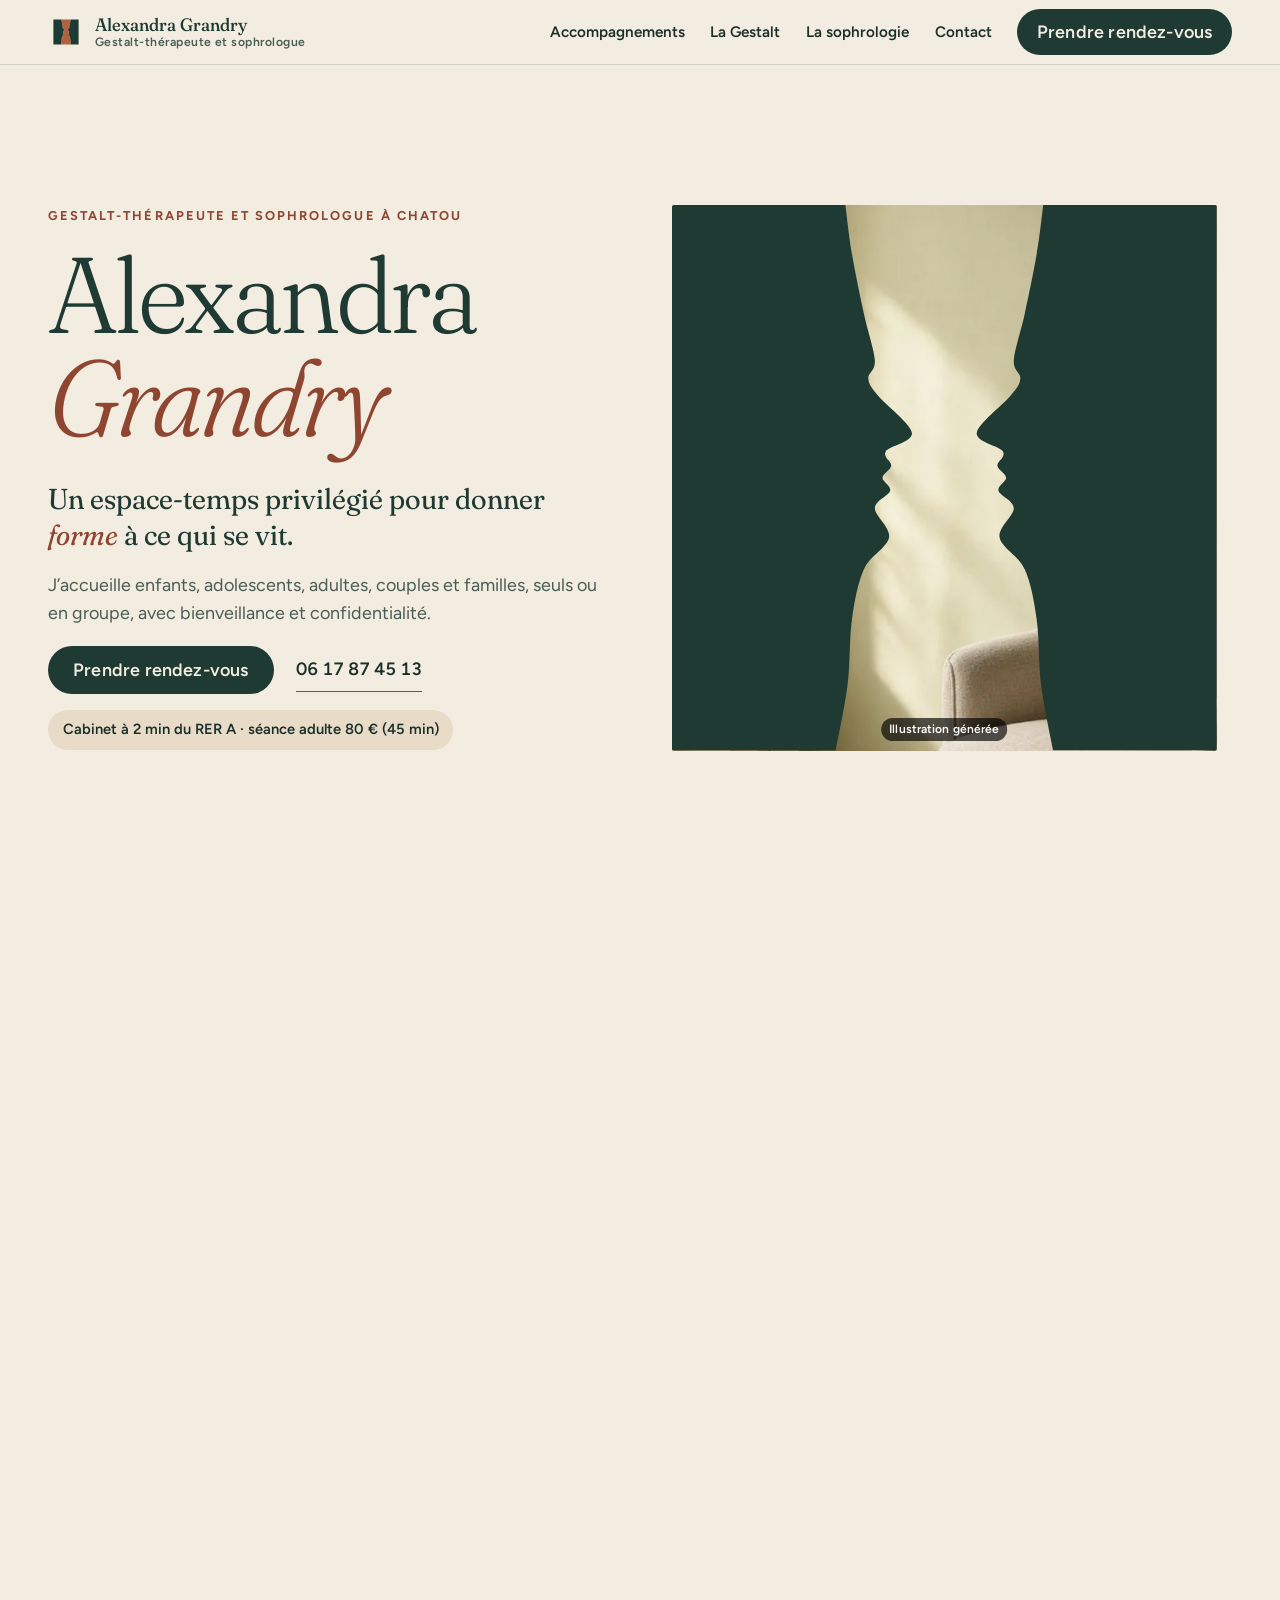
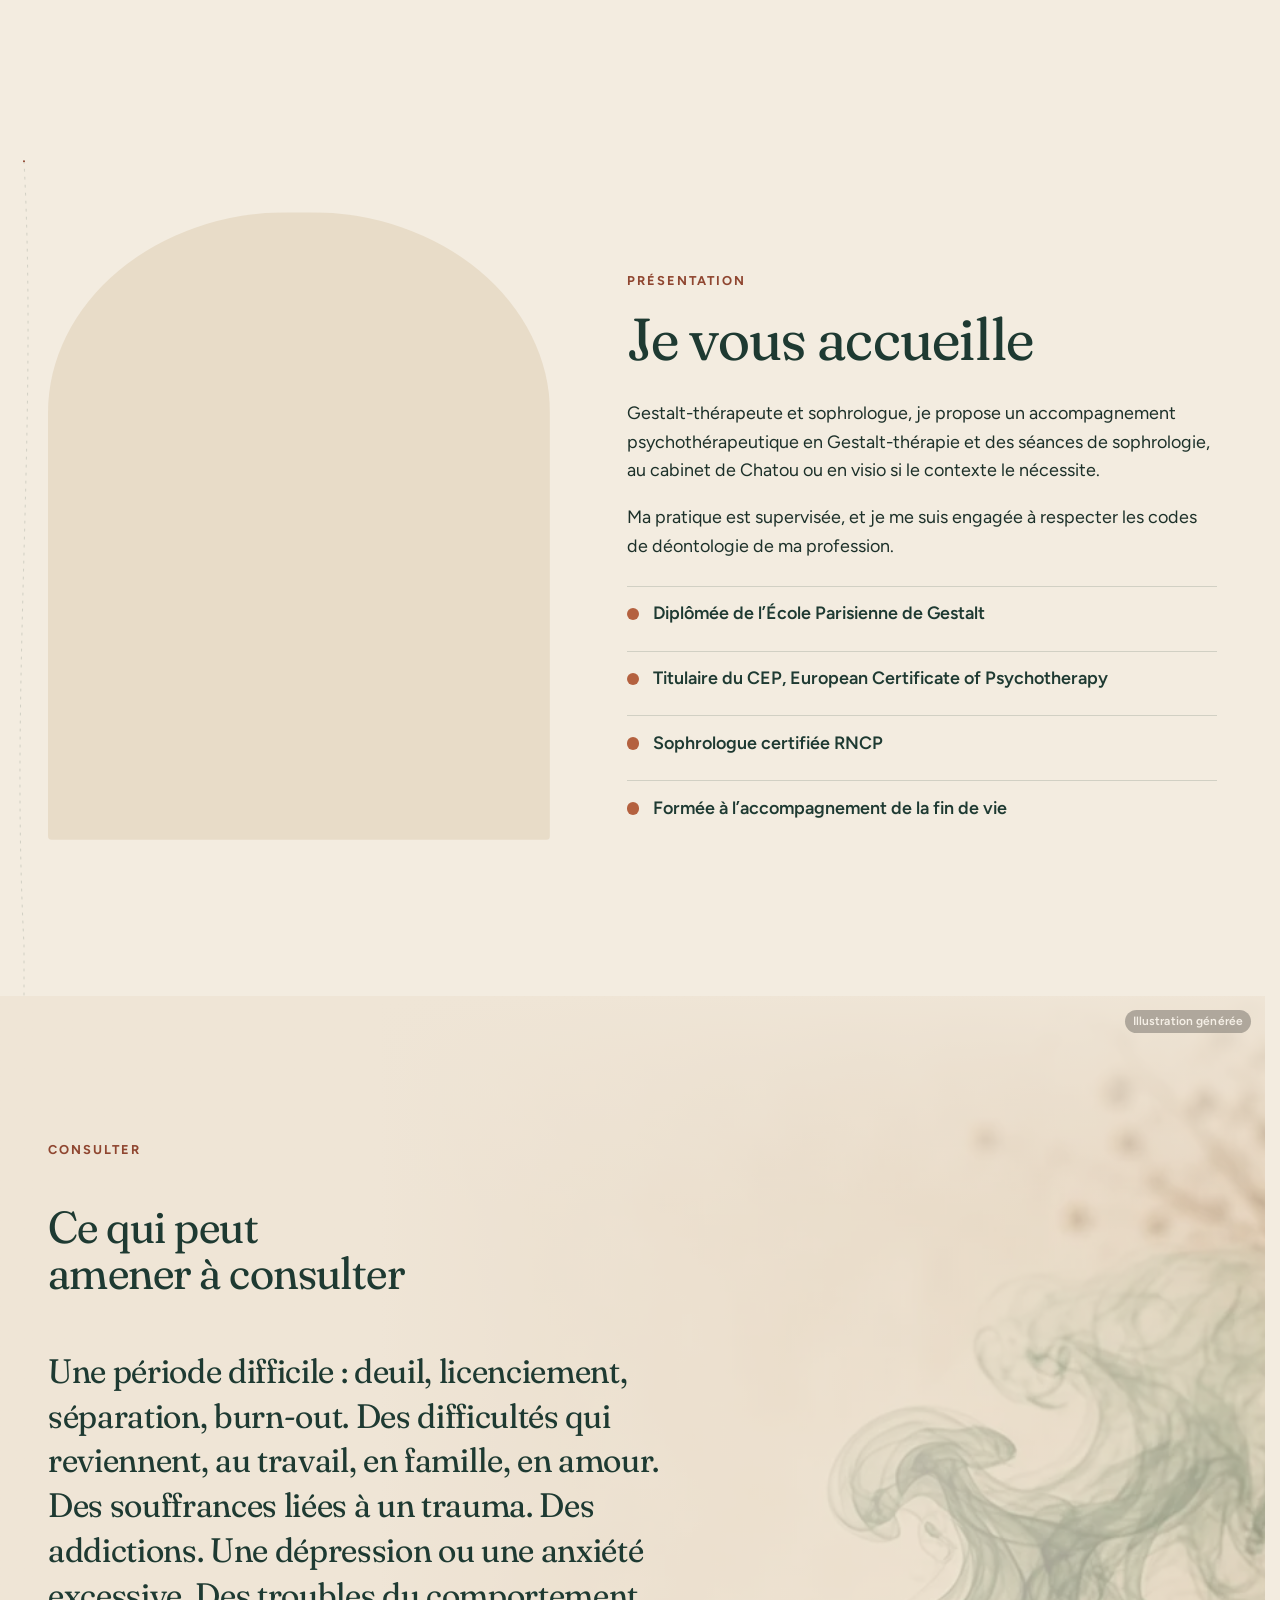
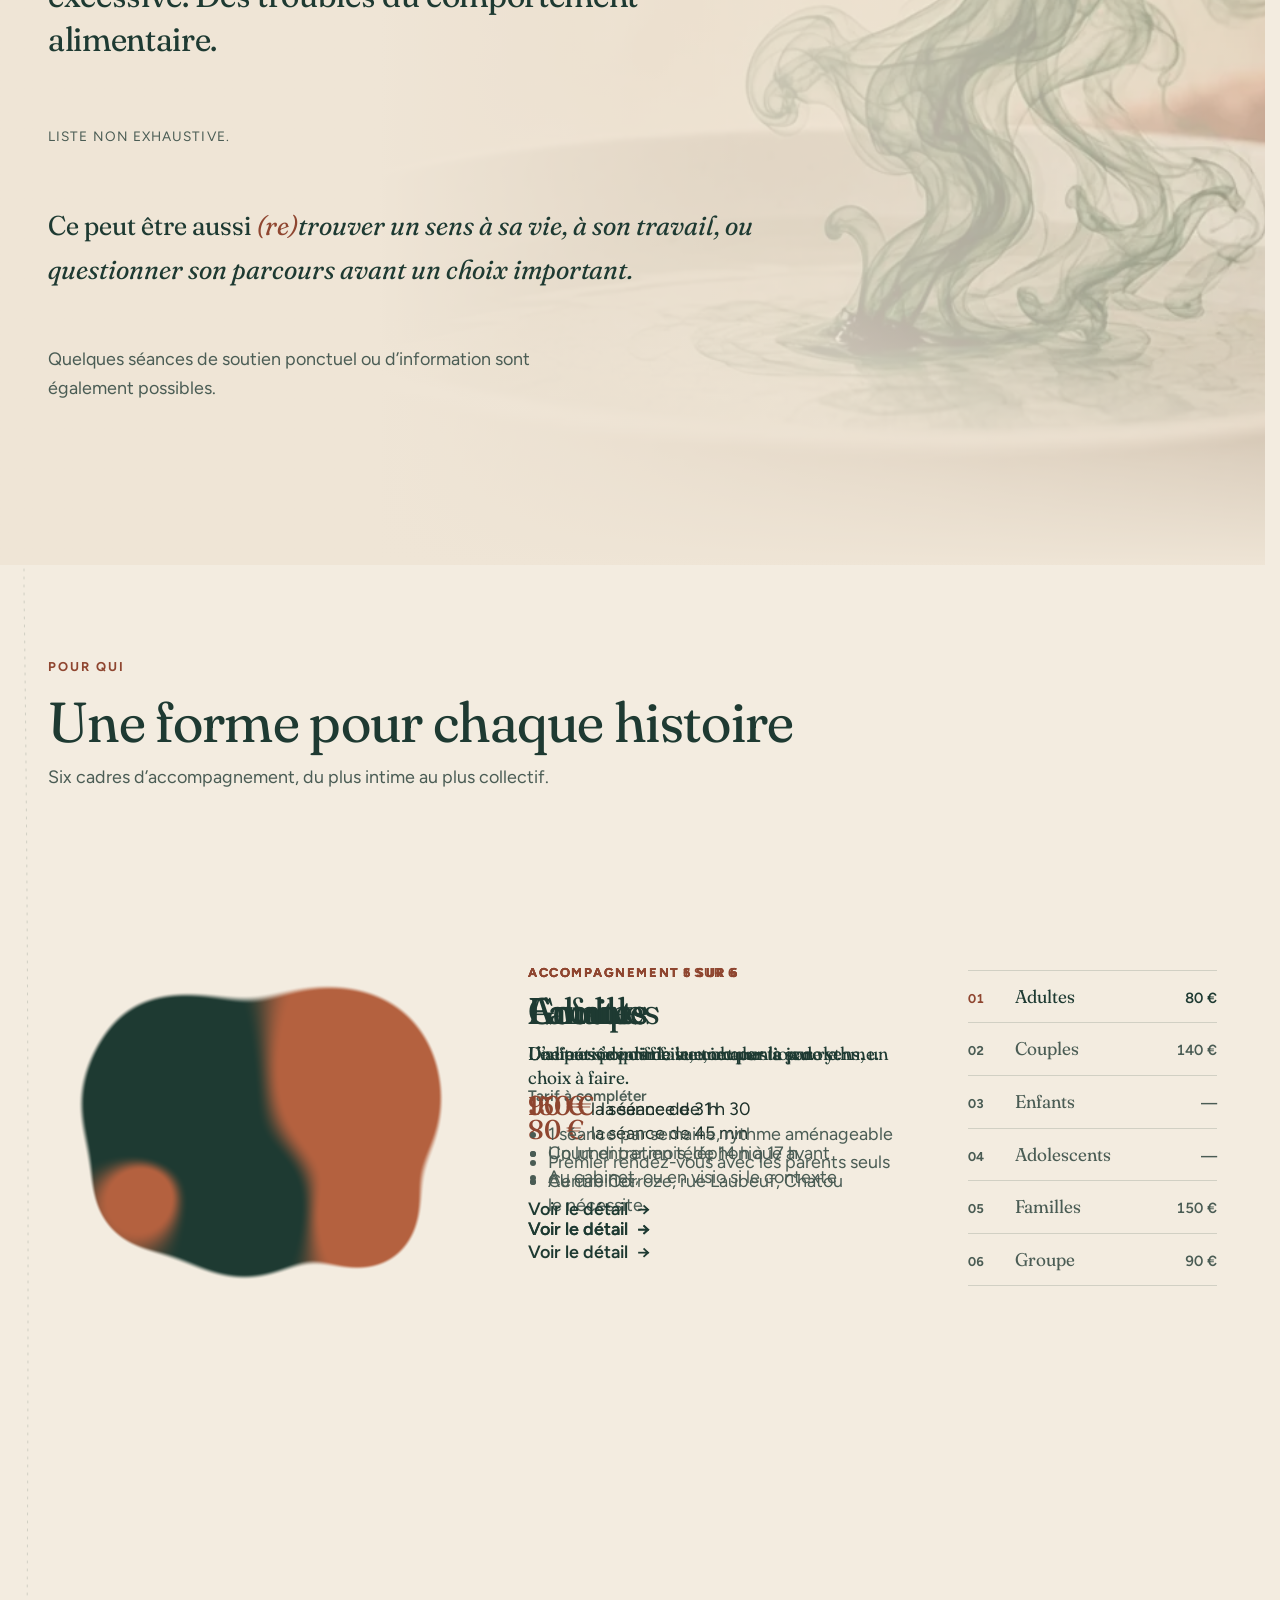
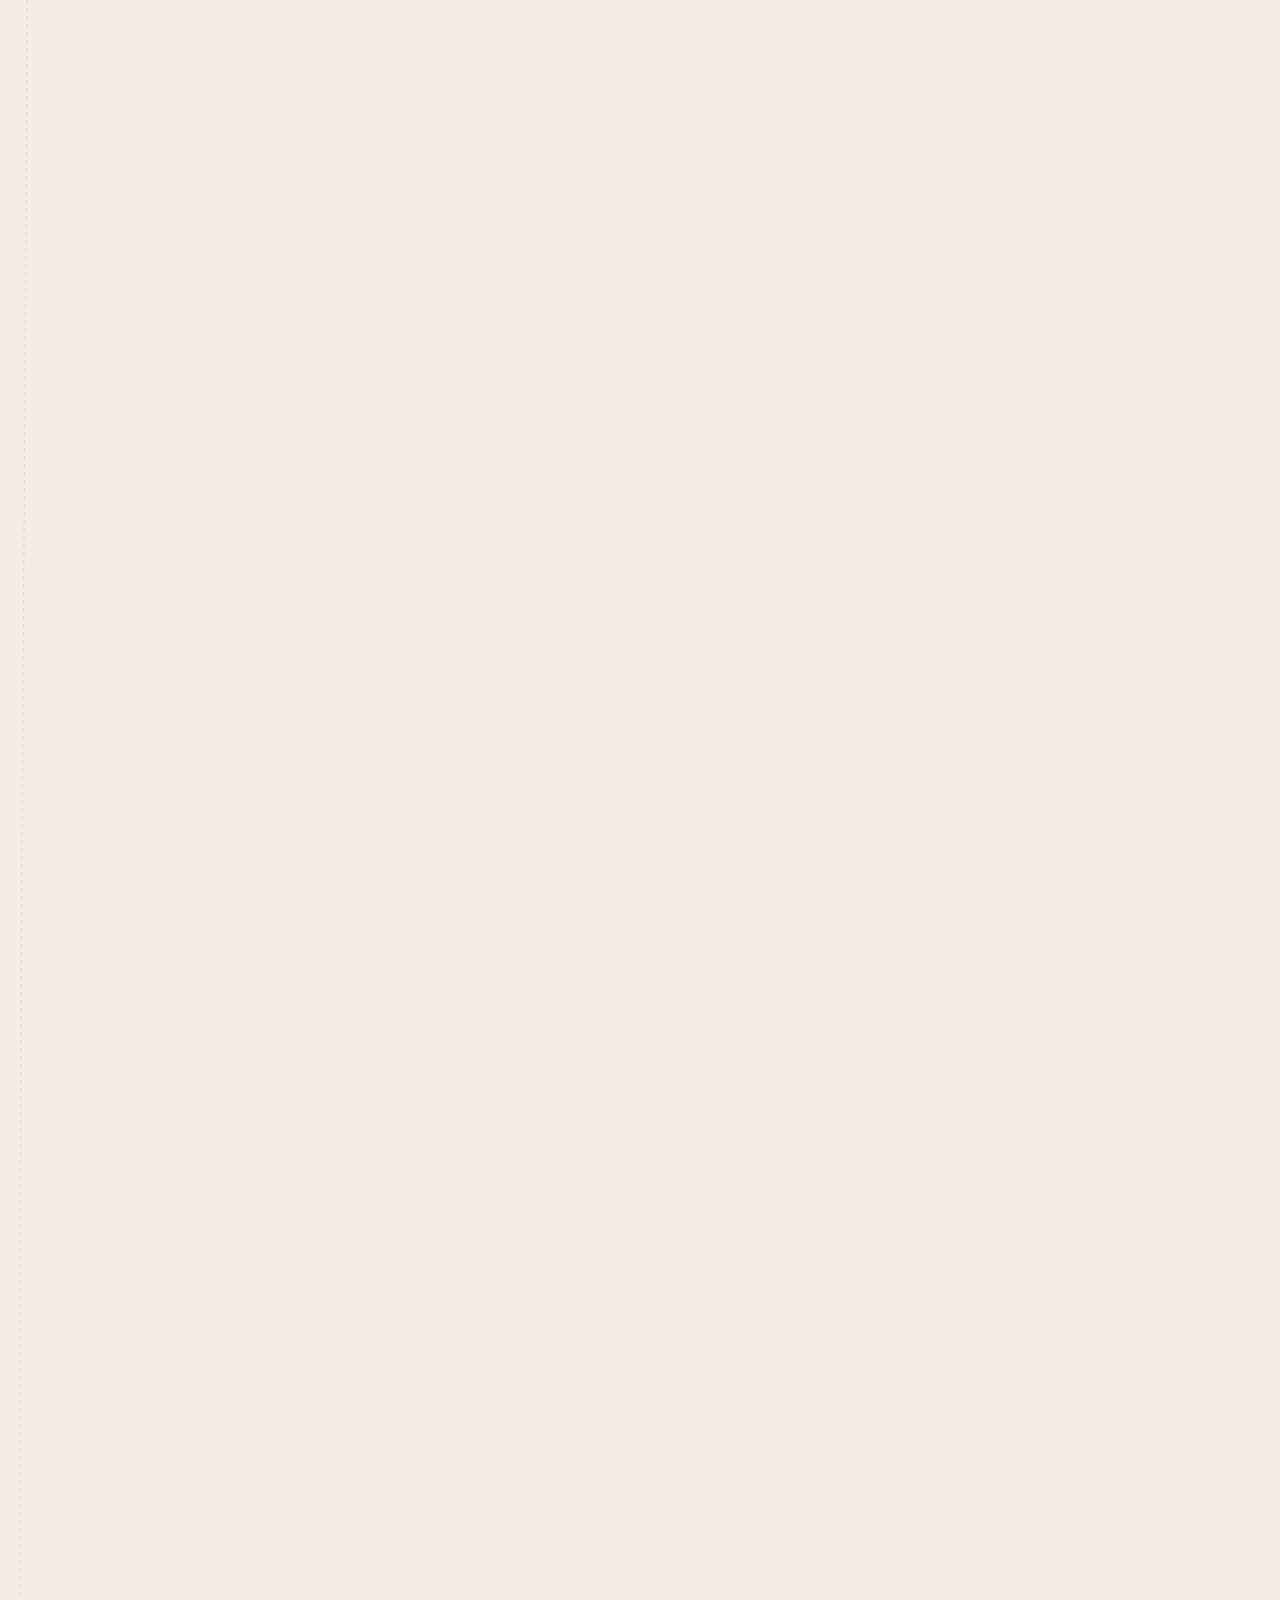
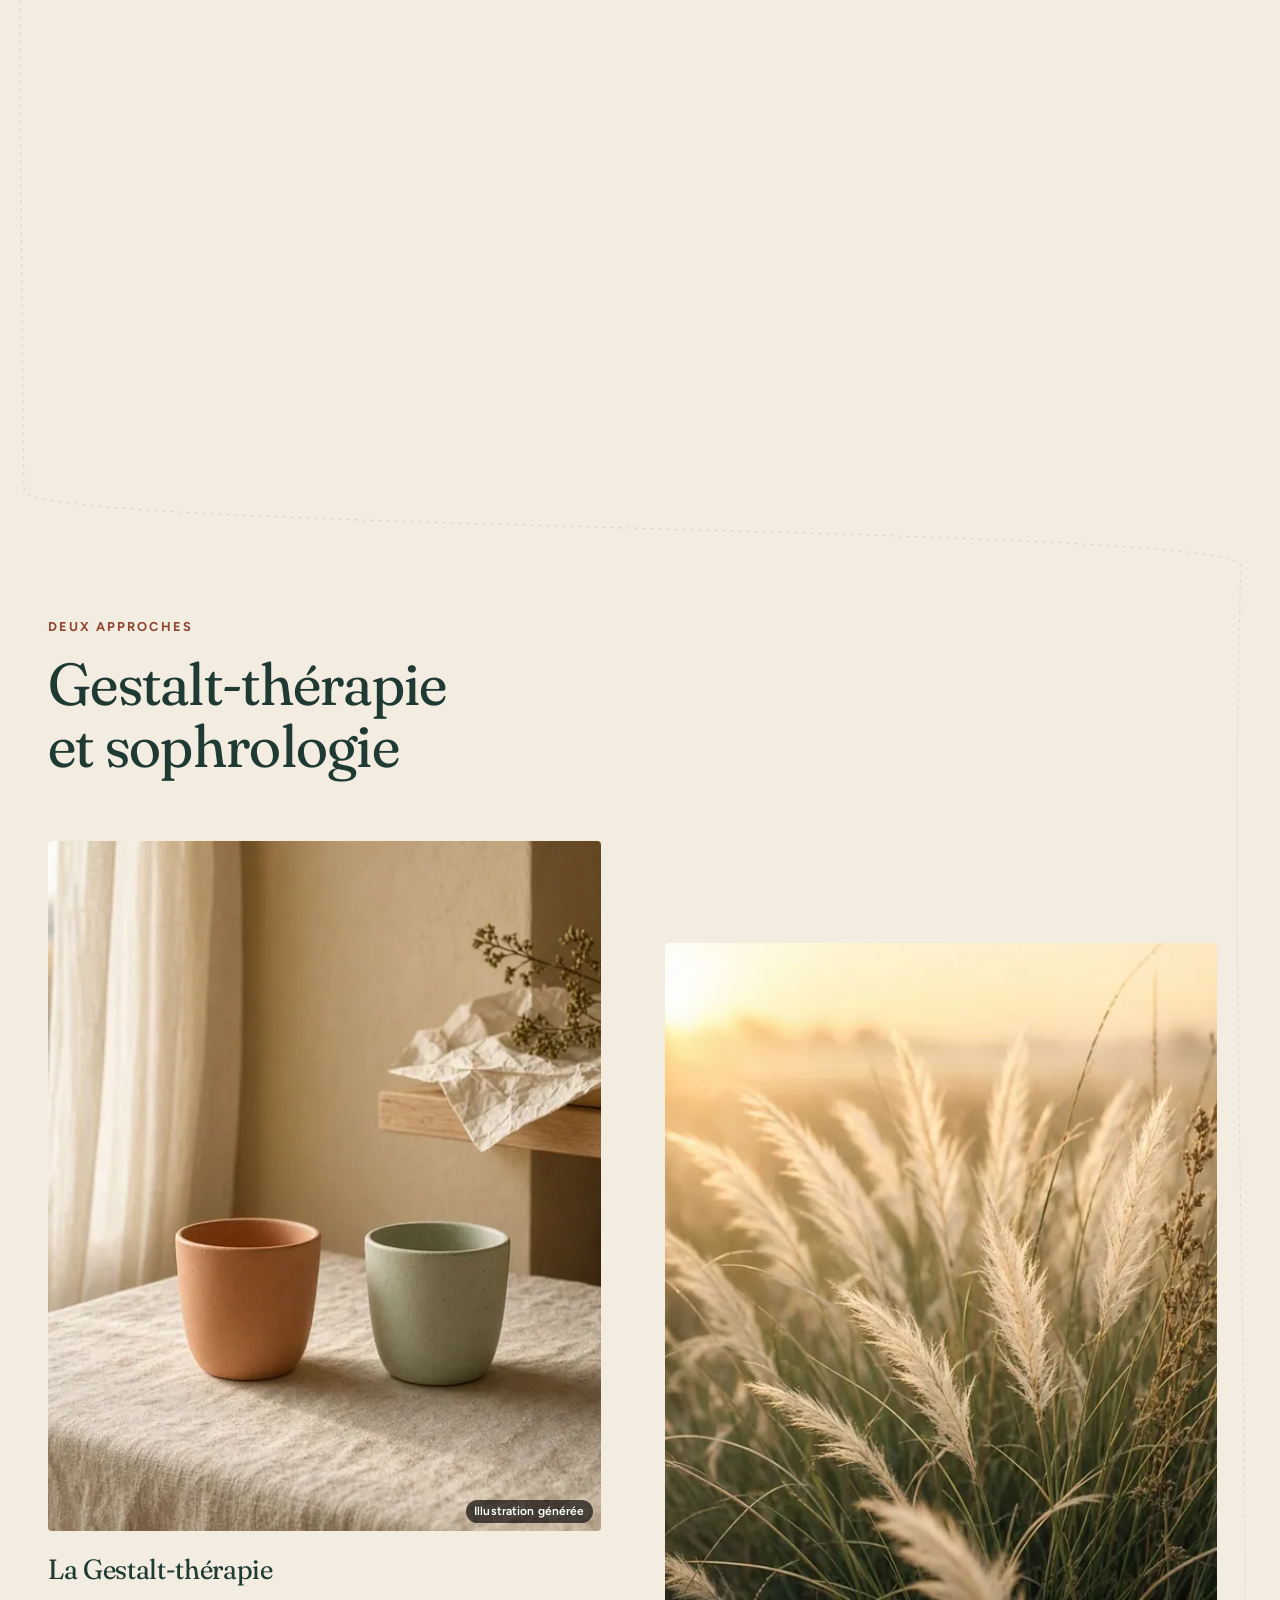
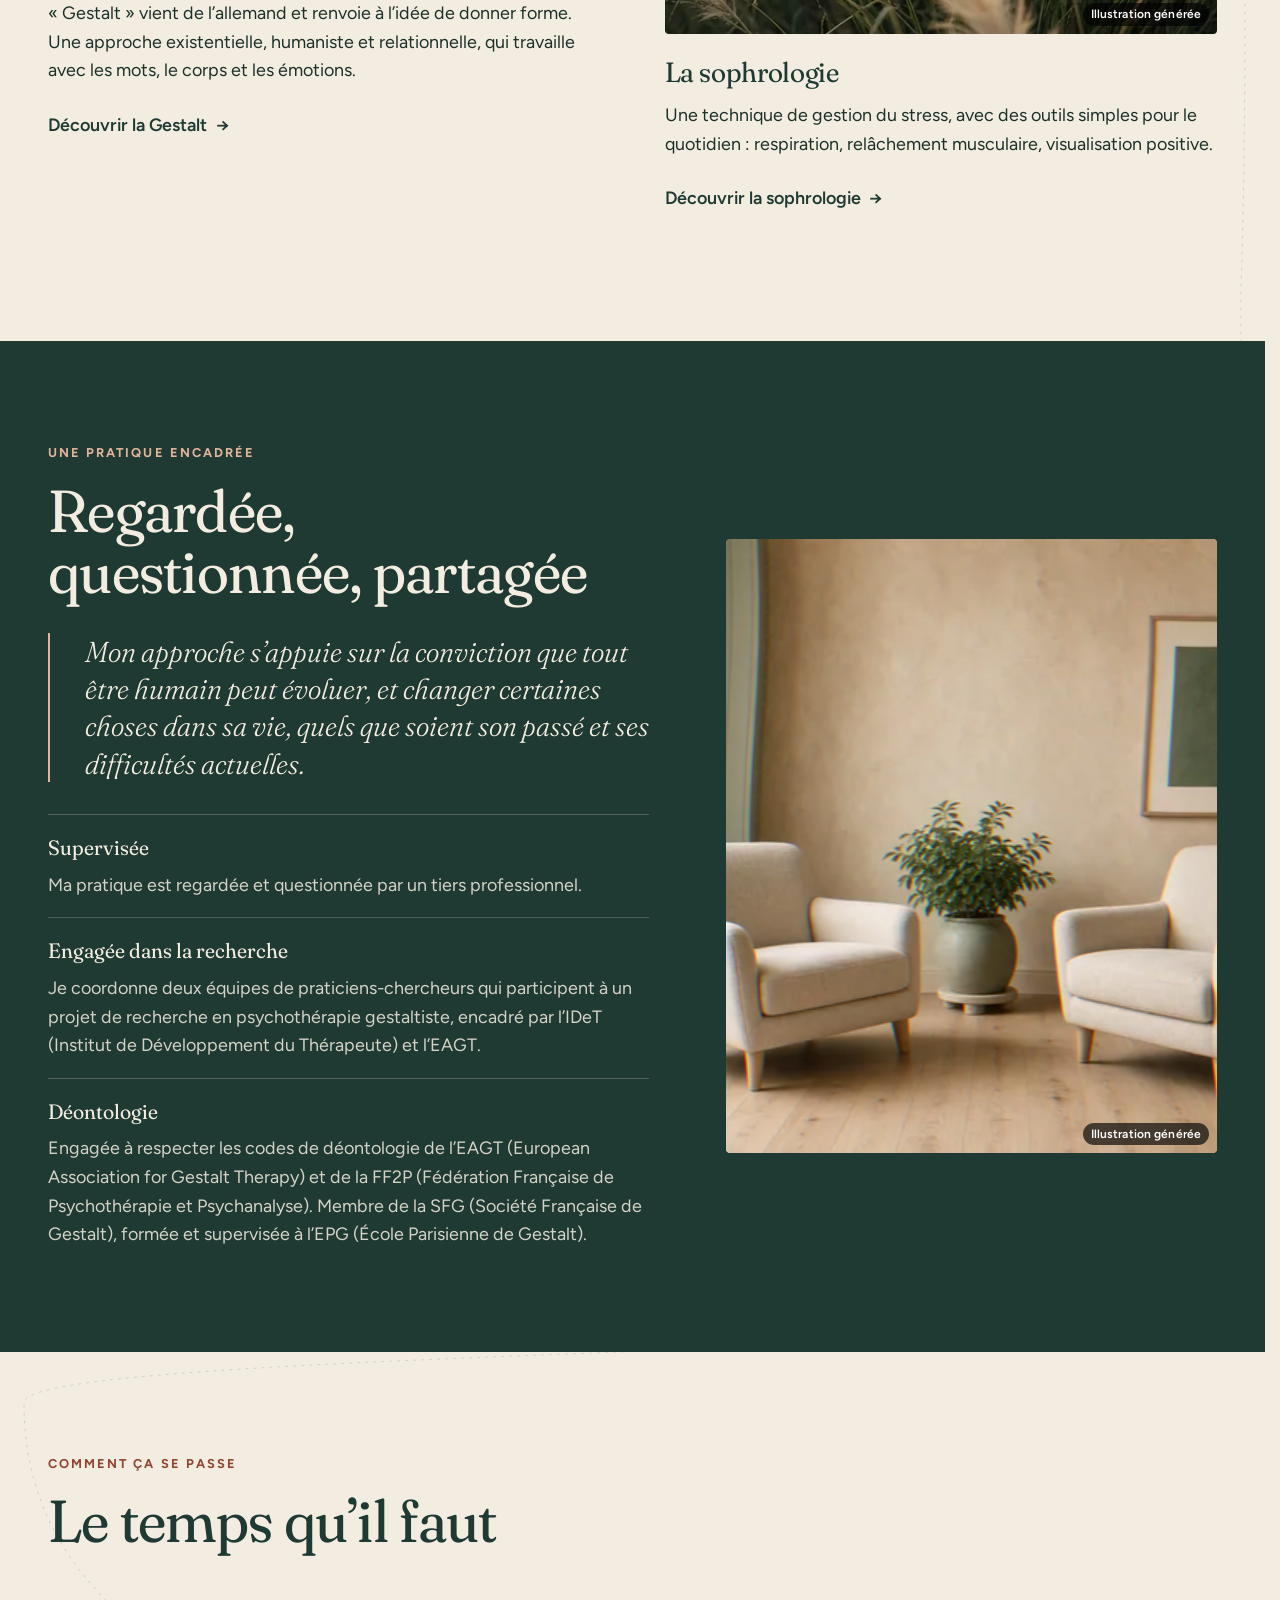
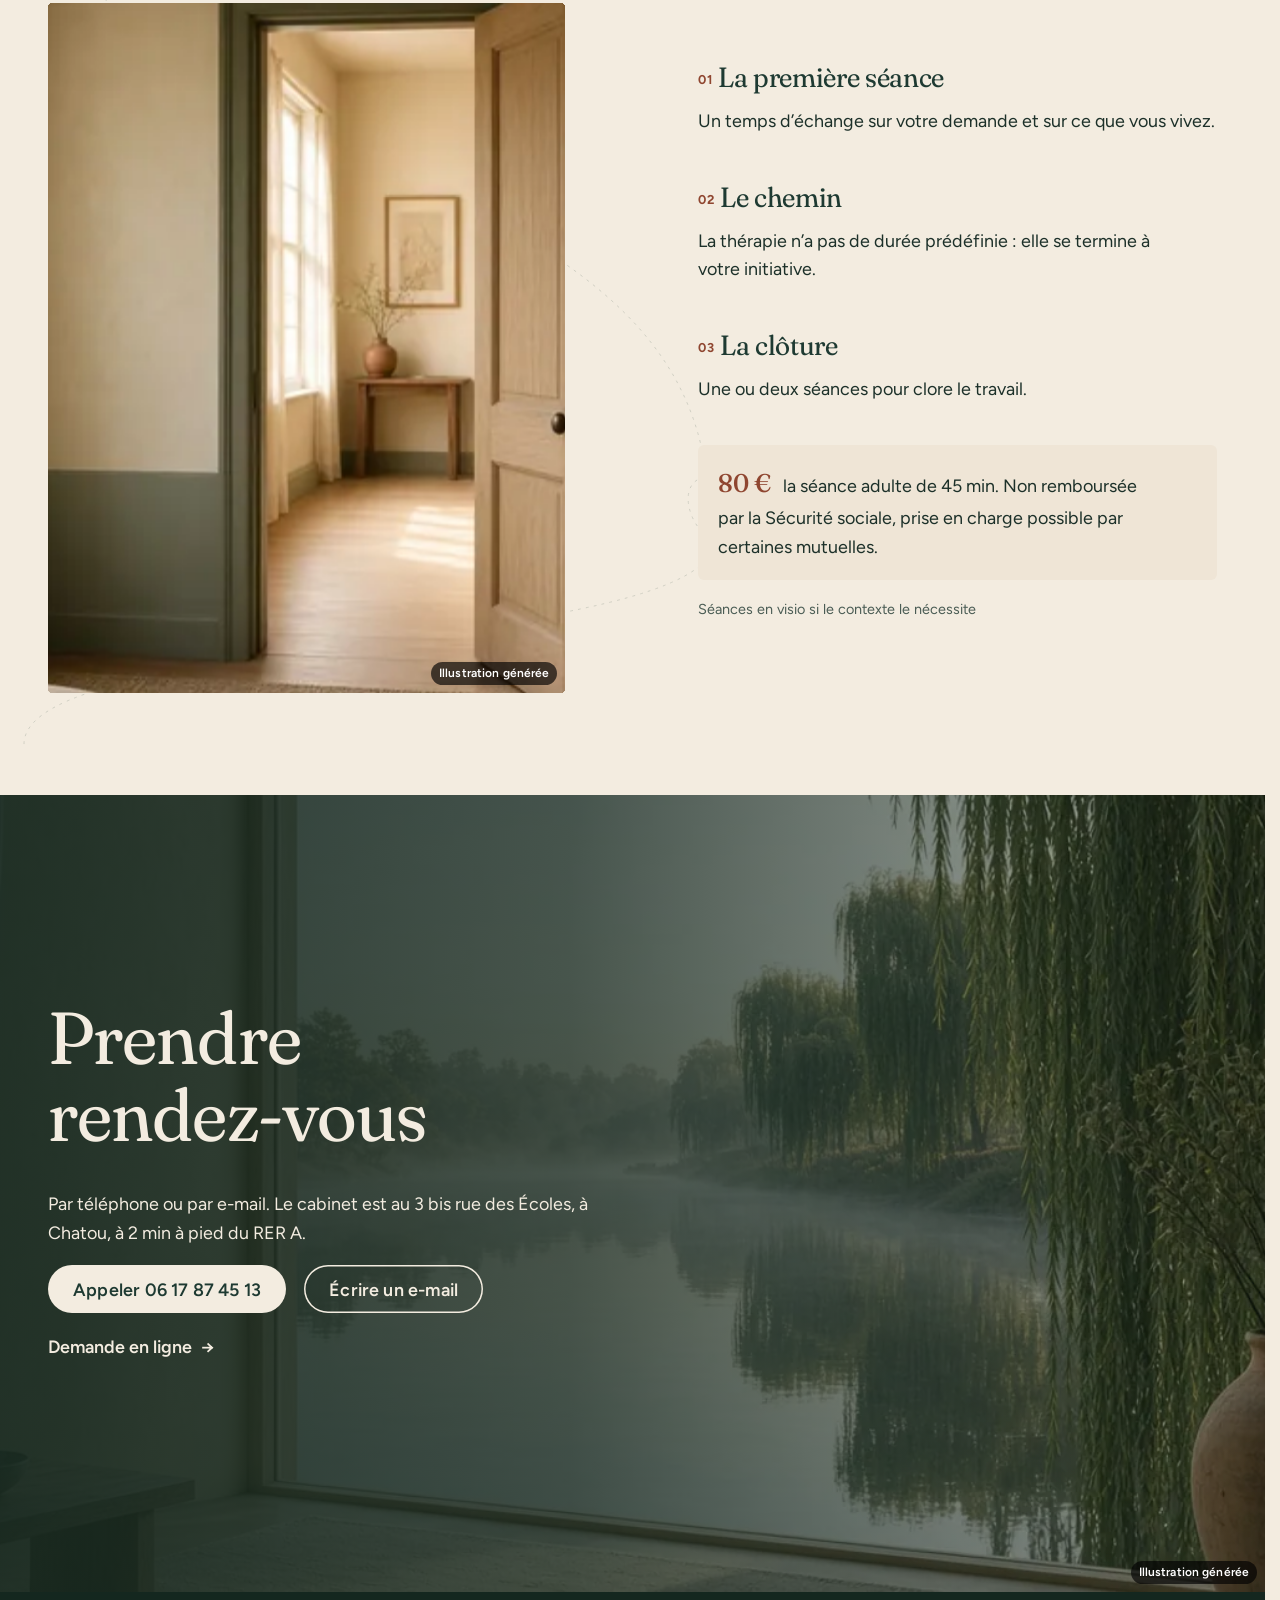
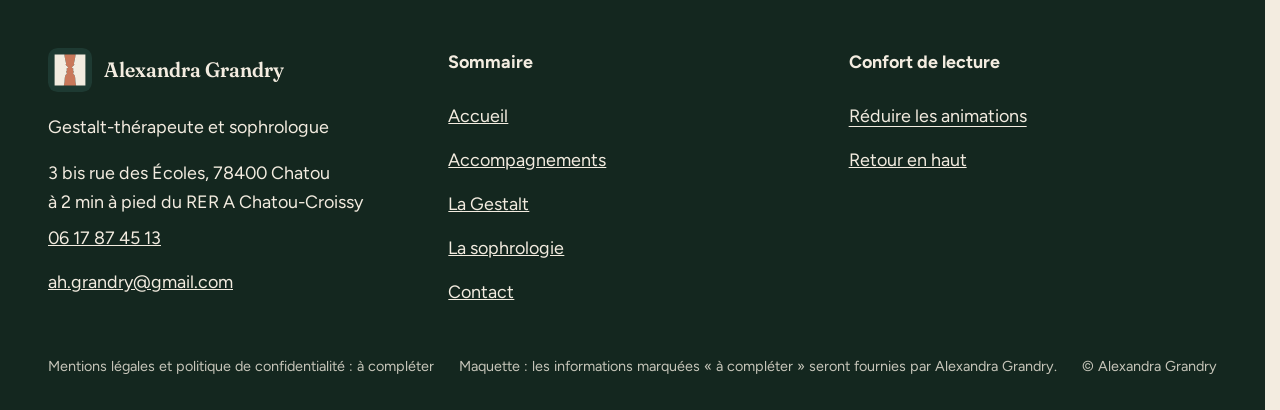
==== commit 062b3ddd: "Maquette v2 plus vivante" ====
--- a/index.html
+++ b/index.html
@@ -1,5 +1,5 @@
 <!doctype html>
-<html lang="fr" data-v="1">
+<html lang="fr" data-v="2">
 <head>
 <meta charset="utf-8">
 <meta name="viewport" content="width=device-width, initial-scale=1, viewport-fit=cover">
@@ -41,15 +41,16 @@
 })();</script>
 <link rel="preload" href="/assets/fonts/fraunces.woff2" as="font" type="font/woff2" crossorigin>
 <link rel="preload" href="/assets/fonts/figtree.woff2" as="font" type="font/woff2" crossorigin>
-<link rel="stylesheet" href="/assets/css/socle.css?v=1">
-<link rel="stylesheet" href="/assets/css/site.css?v=1">
-<link rel="stylesheet" href="/assets/css/modules/manifeste-mot-a-mot.css?v=1">
-<link rel="modulepreload" href="/assets/js/site.js?v=1">
-<link rel="modulepreload" href="/assets/js/socle/index.js?v=1">
+<link rel="stylesheet" href="/assets/css/socle.css?v=2">
+<link rel="stylesheet" href="/assets/css/site.css?v=2">
+<link rel="stylesheet" href="/assets/css/modules/manifeste-mot-a-mot.css?v=2">
+<link rel="stylesheet" href="/assets/css/modules/fil-conducteur.css?v=2">
+<link rel="modulepreload" href="/assets/js/site.js?v=2">
+<link rel="modulepreload" href="/assets/js/socle/index.js?v=2">
 <script src="/assets/vendor/gsap.min.js" defer></script>
 <script src="/assets/vendor/ScrollTrigger.min.js" defer></script>
 <script src="/assets/vendor/SplitText.min.js" defer></script>
-<script type="module" src="/assets/js/site.js?v=1"></script>
+<script type="module" src="/assets/js/site.js?v=2"></script>
 <meta name="theme-color" content="#f3ece0">
 <link rel="icon" href="/assets/images/favicon.svg" type="image/svg+xml">
 <link rel="apple-touch-icon" href="/assets/images/apple-touch-icon.png">
@@ -67,7 +68,7 @@
 <script type="application/ld+json">{"@context":"https://schema.org","@type":"LocalBusiness","name":"Alexandra Grandry, Gestalt-thérapeute et sophrologue","url":"https://alexandra-grandry-maquette.vercel.app/","telephone":"+33617874513","email":"ah.grandry@gmail.com","address":{"@type":"PostalAddress","streetAddress":"3 bis rue des Écoles","postalCode":"78400","addressLocality":"Chatou","addressCountry":"FR"},"description":"Gestalt-thérapie et sophrologie à Chatou : enfants, adolescents, adultes, couples, familles et groupe. Cabinet à 2 minutes à pied du RER A Chatou-Croissy."}</script>
 </head>
 <body id="haut">
-<div data-voile aria-hidden="true"><div class="voile-contenu"><img src="/assets/images/logo-clair.svg" alt="" width="56" height="56"><span data-voile-libelle>Accueil</span></div></div>
+<div data-voile aria-hidden="true"><svg class="voile-bord voile-bord--haut" viewBox="0 0 1200 120" preserveAspectRatio="none" focusable="false"><path d="M0 120 L0 70 C 60 40, 110 96, 170 62 C 220 34, 240 88, 300 80 C 360 72, 380 20, 450 36 C 520 52, 520 100, 590 84 C 650 70, 670 10, 740 22 C 800 32, 820 92, 880 78 C 940 64, 960 30, 1020 44 C 1080 58, 1110 96, 1200 66 L1200 120 Z"/><circle cx="262" cy="30" r="11"/><circle cx="640" cy="40" r="8"/><circle cx="975" cy="12" r="10"/></svg><svg class="voile-bord voile-bord--bas" viewBox="0 0 1200 120" preserveAspectRatio="none" focusable="false"><path d="M0 0 L0 40 C 70 70, 120 18, 190 52 C 250 82, 280 30, 340 44 C 410 60, 430 104, 500 86 C 560 70, 590 24, 650 40 C 720 58, 740 98, 810 84 C 870 72, 900 26, 960 38 C 1030 52, 1060 92, 1200 58 L1200 0 Z"/><circle cx="420" cy="104" r="9"/><circle cx="1080" cy="102" r="12"/></svg><div class="voile-contenu"><img src="/assets/images/logo-clair.svg" alt="" width="56" height="56"><span data-voile-libelle>Accueil</span></div></div>
 <div class="ouverture-panneau" data-ouverture aria-hidden="true">
   <svg class="intro-figure" viewBox="0 0 1000 1000" focusable="false">
     <defs>
@@ -102,7 +103,7 @@
   <p><a class="bouton" href="tel:+33617874513">Appeler 06 17 87 45 13</a></p>
   <p><button type="button" class="lien" data-calme-bascule data-libelle-reduire="Réduire les animations" data-libelle-retablir="Rétablir les animations" data-libelle-systeme="Animations réduites par le réglage de votre appareil"><span data-libelle-bouton>Réduire les animations</span></button></p>
 </div>
-<main id="contenu" tabindex="-1">
+<main id="contenu" tabindex="-1" data-module="fil-conducteur">
 <section class="ouv-accueil" id="debut" data-plein-ecran>
   <div class="ouv-accueil__texte">
     <p class="surtitre" data-anime="gsap" data-intro>Gestalt-thérapeute et sophrologue à Chatou</p>
@@ -113,20 +114,18 @@
     <p class="info-cle" data-info-cle data-anime="gsap" data-intro>Cabinet à 2 min du RER A · séance adulte 80 € (45 min)</p>
   </div>
   <div class="ouv-accueil__figure">
-    <div class="figure-boite">
+    <div class="figure-boite" data-effet="figure-fond" role="img" aria-label="Deux profils qui se font face : entre eux, le vide dessine une coupe">
       <figure class="media figure-photo" data-grok data-anime="gsap" style="--cadrage:40% 50%">
   <picture><source media="(max-width: 760px) and (orientation: portrait)" srcset="/assets/images/grok/accueil-ouverture-mobile-640.webp 640w, /assets/images/grok/accueil-ouverture-mobile-1080.webp 1080w" sizes="(max-width: 760px) 90vw, 46vw">
     <img src="/assets/images/grok/accueil-ouverture-640.webp" srcset="/assets/images/grok/accueil-ouverture-640.webp 640w" sizes="(max-width: 760px) 90vw, 46vw" alt="Lumière du matin sur un mur enduit et un fauteuil en lin" width="640" height="800" fetchpriority="high" loading="eager" decoding="async">
   </picture><figcaption class="mention-ia">Illustration générée</figcaption>
 </figure>
-      <svg class="figure-svg" data-anime="gsap" data-effet="figure-fond" viewBox="0 0 1000 1000" role="img" aria-label="Deux profils qui se font face : entre eux, le vide dessine une coupe" focusable="false">
-        <path class="figure-profil figure-profil--g" d="M0 0 L318 0 C320 15 324.3 56.7 330 90 C335.7 123.3 345 167.5 352 200 C359 232.5 370.7 265.3 372 285 C373.3 304.7 359 307.2 360 318 C361 328.8 364.7 333.3 378 350 C391.3 366.7 437.7 401 440 418 C442.3 435 398.3 442 392 452 C385.7 462 403 470 402 478 C401 486 386.3 492.3 386 500 C385.7 507.7 402.3 514.7 400 524 C397.7 533.3 372.3 541.7 372 556 C371.7 570.3 401.3 591.3 398 610 C394.7 628.7 363.3 643 352 668 C340.7 693 335 724.7 330 760 C325 795.3 327 840 322 880 C317 920 303.7 980 300 1000 L0 1000 Z"/>
-        <path class="figure-profil figure-profil--d" d="M1000 0 L682 0 C680 15 675.7 56.7 670 90 C664.3 123.3 655 167.5 648 200 C641 232.5 629.3 265.3 628 285 C626.7 304.7 641 307.2 640 318 C639 328.8 635.3 333.3 622 350 C608.7 366.7 562.3 401 560 418 C557.7 435 601.7 442 608 452 C614.3 462 597 470 598 478 C599 486 613.7 492.3 614 500 C614.3 507.7 597.7 514.7 600 524 C602.3 533.3 627.7 541.7 628 556 C628.3 570.3 598.7 591.3 602 610 C605.3 628.7 636.7 643 648 668 C659.3 693 665 724.7 670 760 C675 795.3 673 840 678 880 C683 920 696.3 980 700 1000 L1000 1000 Z"/>
-      </svg>
-    </div>
-  </div>
-</section>
-<section class="presentation conteneur" id="presentation">
+      <div class="battant battant--g" data-anime="gsap" aria-hidden="true"><svg viewBox="0 0 500 1000" preserveAspectRatio="none" focusable="false"><path class="figure-profil" d="M0 0 L318 0 C320 15 324.3 56.7 330 90 C335.7 123.3 345 167.5 352 200 C359 232.5 370.7 265.3 372 285 C373.3 304.7 359 307.2 360 318 C361 328.8 364.7 333.3 378 350 C391.3 366.7 437.7 401 440 418 C442.3 435 398.3 442 392 452 C385.7 462 403 470 402 478 C401 486 386.3 492.3 386 500 C385.7 507.7 402.3 514.7 400 524 C397.7 533.3 372.3 541.7 372 556 C371.7 570.3 401.3 591.3 398 610 C394.7 628.7 363.3 643 352 668 C340.7 693 335 724.7 330 760 C325 795.3 327 840 322 880 C317 920 303.7 980 300 1000 L0 1000 Z"/></svg></div>
+      <div class="battant battant--d" data-anime="gsap" aria-hidden="true"><svg viewBox="500 0 500 1000" preserveAspectRatio="none" focusable="false"><path class="figure-profil" d="M1000 0 L682 0 C680 15 675.7 56.7 670 90 C664.3 123.3 655 167.5 648 200 C641 232.5 629.3 265.3 628 285 C626.7 304.7 641 307.2 640 318 C639 328.8 635.3 333.3 622 350 C608.7 366.7 562.3 401 560 418 C557.7 435 601.7 442 608 452 C614.3 462 597 470 598 478 C599 486 613.7 492.3 614 500 C614.3 507.7 597.7 514.7 600 524 C602.3 533.3 627.7 541.7 628 556 C628.3 570.3 598.7 591.3 602 610 C605.3 628.7 636.7 643 648 668 C659.3 693 665 724.7 670 760 C675 795.3 673 840 678 880 C683 920 696.3 980 700 1000 L1000 1000 Z"/></svg></div>
+    </div>
+  </div>
+</section>
+<section class="presentation conteneur" id="presentation" data-fil="gauche">
   <div class="presentation__portrait">
     <figure class="media portrait-media" data-anime="rideau" style="--cadrage:50% 36%">
   <picture>
@@ -148,7 +147,7 @@
     </ul>
   </div>
 </section>
-<section class="mmm raisons" data-module="manifeste-mot-a-mot" id="raisons" aria-labelledby="raisons-titre">
+<section class="mmm raisons" id="raisons" aria-labelledby="raisons-titre">
   <div class="mmm__fond" aria-hidden="true"><figure class="media raisons-fond" data-grok style="--cadrage:50% 50%">
   <picture>
     <img src="/assets/images/grok/accueil-raisons-1280.webp" srcset="/assets/images/grok/accueil-raisons-640.webp 640w, /assets/images/grok/accueil-raisons-1280.webp 1280w" sizes="100vw" alt="" width="1280" height="854" loading="lazy" decoding="async">
@@ -157,13 +156,13 @@
   <div class="mmm__cadre conteneur">
     <p class="surtitre">Consulter</p>
     <h2 id="raisons-titre" class="raisons__titre" data-anime="lignes">Ce qui peut amener à consulter</h2>
-    <p class="mmm__texte" data-effet="manifeste">Une période difficile : deuil, licenciement, séparation, burn-out. Des difficultés qui reviennent, au travail, en famille, en amour. Des souffrances liées à un trauma. Des addictions. Une dépression ou une anxiété excessive. Des troubles du comportement alimentaire.</p>
+    <p class="mmm__texte" data-effet="ordre">Une période difficile : deuil, licenciement, séparation, burn-out. Des difficultés qui reviennent, au travail, en famille, en amour. Des souffrances liées à un trauma. Des addictions. Une dépression ou une anxiété excessive. Des troubles du comportement alimentaire.</p>
     <p class="mmm__signature">Liste non exhaustive.</p>
-    <p class="raisons__aussi" data-anime>Ce peut être aussi <span class="re-trouver"><span class="re">(re)</span>trouver un sens à sa vie, à son travail, ou questionner son parcours avant un choix important.</span></p>
+    <p class="raisons__aussi" data-anime>Ce peut être aussi <span class="re-trouver"><span class="re">(re)<svg class="re__cercle" viewBox="0 0 120 60" preserveAspectRatio="none" aria-hidden="true" data-fx="trace"><path d="M18 34 C 14 14, 62 4, 98 14 S 112 48, 66 54 S 6 50, 22 22" fill="none" stroke="currentColor" stroke-width="2.4" stroke-linecap="round"/></svg></span>trouver un sens à sa vie, à son travail, ou questionner son parcours avant un choix important.</span></p>
     <p class="raisons__ponctuel" data-anime>Quelques séances de soutien ponctuel ou d’information sont également possibles.</p>
   </div>
 </section>
-<section class="publics" id="pour-qui" aria-labelledby="publics-titre" data-formes='[[[0,0,0.4],[0.14,0.1,0.22],[-0.12,-0.12,0.2],[0,0,0],[0,0,0],[0,0,0],[0,0,0]],[[-0.3,0.02,0.29],[0.3,-0.02,0.29],[-0.4,0.18,0.14],[0.38,-0.16,0.13],[0,0,0],[0,0,0],[0,0,0]],[[-0.16,0.06,0.36],[0.34,-0.14,0.19],[-0.26,-0.14,0.18],[0,0,0],[0,0,0],[0,0,0],[0,0,0]],[[-0.3,0.04,0.33],[0.46,0.14,0.2],[0.14,0.1,0.07],[-0.4,-0.16,0.16],[0,0,0],[0,0,0],[0,0,0]],[[-0.3,0.12,0.27],[0.26,0.14,0.25],[-0.06,-0.24,0.17],[0.32,-0.26,0.13],[-0.4,-0.22,0.1],[0,0,0],[0,0,0]],[[0,0.44,0.13],[0.42,0.14,0.13],[0.26,-0.36,0.13],[-0.26,-0.36,0.13],[-0.42,0.14,0.13],[0,0,0.09],[0,0,0]]]'>
+<section class="publics" id="pour-qui" data-fil="gauche" aria-labelledby="publics-titre" data-formes='[[[0,0,0.4],[0.14,0.1,0.22],[-0.12,-0.12,0.2],[0,0,0],[0,0,0],[0,0,0],[0,0,0]],[[-0.3,0.02,0.29],[0.3,-0.02,0.29],[-0.4,0.18,0.14],[0.38,-0.16,0.13],[0,0,0],[0,0,0],[0,0,0]],[[-0.16,0.06,0.36],[0.34,-0.14,0.19],[-0.26,-0.14,0.18],[0,0,0],[0,0,0],[0,0,0],[0,0,0]],[[-0.3,0.04,0.33],[0.46,0.14,0.2],[0.14,0.1,0.07],[-0.4,-0.16,0.16],[0,0,0],[0,0,0],[0,0,0]],[[-0.3,0.12,0.27],[0.26,0.14,0.25],[-0.06,-0.24,0.17],[0.32,-0.26,0.13],[-0.4,-0.22,0.1],[0,0,0],[0,0,0]],[[0,0.44,0.13],[0.42,0.14,0.13],[0.26,-0.36,0.13],[-0.26,-0.36,0.13],[-0.42,0.14,0.13],[0,0,0.09],[0,0,0]]]'>
   <div class="publics__scene">
     <div class="conteneur publics__tete">
       <p class="surtitre">Pour qui</p>
@@ -230,7 +229,7 @@
     </div>
   </div>
 </section>
-<section class="approches conteneur" id="approches">
+<section class="approches conteneur" id="approches" data-fil="droite">
   <div class="approches__tete">
     <p class="surtitre" data-anime>Deux approches</p>
     <h2 data-anime="lignes">Gestalt-thérapie et sophrologie</h2>
@@ -249,7 +248,7 @@
     <article class="approche approche--decale" data-survol="incline" data-survol-force="4">
       <figure class="media approche__media" data-grok data-fx="parallaxe" style="--cadrage:50% 50%">
   <picture>
-    <img src="/assets/images/grok/accueil-sophrologie-784.webp" srcset="/assets/images/grok/accueil-sophrologie-480.webp 480w, /assets/images/grok/accueil-sophrologie-640.webp 640w, /assets/images/grok/accueil-sophrologie-784.webp 784w" sizes="(max-width: 760px) 100vw, 40vw" alt="Voilage de lin soulevé par un souffle d’air dans une fenêtre" width="784" height="1175" loading="lazy" decoding="async">
+    <img src="/assets/images/grok/accueil-sophrologie-784.webp" srcset="/assets/images/grok/accueil-sophrologie-480.webp 480w, /assets/images/grok/accueil-sophrologie-640.webp 640w, /assets/images/grok/accueil-sophrologie-784.webp 784w" sizes="(max-width: 760px) 100vw, 40vw" alt="Herbes hautes qui plient sous la brise au lever du soleil" width="784" height="1175" loading="lazy" decoding="async">
   </picture><figcaption class="mention-ia">Illustration générée</figcaption>
 </figure>
       <h3>La sophrologie</h3>
@@ -258,7 +257,7 @@
     </article>
   </div>
 </section>
-<section class="cadre" id="cadre">
+<section class="cadre" id="cadre" data-fil="droite">
   <div class="conteneur cadre__grille">
     <div class="cadre__texte">
       <p class="surtitre" data-anime>Une pratique encadrée</p>
@@ -277,7 +276,7 @@
 </figure>
   </div>
 </section>
-<section class="deroule conteneur" id="deroule">
+<section class="deroule conteneur" id="deroule" data-fil="gauche">
   <div class="deroule__tete">
     <p class="surtitre" data-anime>Comment ça se passe</p>
     <h2 data-anime="lignes">Le temps qu’il faut</h2>
@@ -295,7 +294,7 @@
         <li><h3>Le chemin</h3><p>La thérapie n’a pas de durée prédéfinie : elle se termine à votre initiative.</p></li>
         <li><h3>La clôture</h3><p>Une ou deux séances pour clore le travail.</p></li>
       </ol>
-      <p class="deroule__tarif" data-anime><strong data-prix>80 €</strong> la séance adulte de 45 min. Non remboursée par la Sécurité sociale, prise en charge possible par certaines mutuelles.</p>
+      <p class="deroule__tarif" data-anime data-fil-point="0.02 0.5" data-fil-boucle><strong data-prix>80 €</strong> la séance adulte de 45 min. Non remboursée par la Sécurité sociale, prise en charge possible par certaines mutuelles.</p>
       <p class="note" data-anime>Séances en visio si le contexte le nécessite</p>
     </div>
   </div>
@@ -316,6 +315,7 @@
     </p>
   </div>
 </section>
+<template data-fil-objet><circle class="fil-goutte" r="6"></circle><circle class="fil-goutte-halo" r="13"></circle></template>
 </main>
 <footer class="pied" id="pied">
   <div class="conteneur pied-grille">
--- a/assets/css/site.css
+++ b/assets/css/site.css
@@ -125,7 +125,11 @@
 .ouv-accueil__figure { display: grid; place-items: center; }
 .figure-boite { position: relative; width: min(100%, 74svh, 620px); aspect-ratio: 1; overflow: hidden; border-radius: 2px; }
 .figure-photo { position: absolute; inset: 0; border-radius: 0; background: #d9c8a3; }
-.figure-svg { position: absolute; inset: 0; width: 100%; height: 100%; overflow: visible; }
+.figure-boite { perspective: 1600px; }
+.battant { position: absolute; top: 0; bottom: 0; width: 50%; will-change: transform; }
+.battant svg { width: 100%; height: 100%; overflow: visible; }
+.battant--g { left: 0; transform-origin: 0% 50%; }
+.battant--d { right: 0; transform-origin: 100% 50%; }
 .figure-profil { fill: var(--encre); }
 .figure-photo .mention-ia { right: 50%; transform: translateX(50%); bottom: 10px; }
 @media (max-width: 760px) {
@@ -496,3 +500,35 @@
 
 /* Mode calme : version complète et lisible, rien ne bouge. */
 html.calme .souffle__anneau { transform: none !important; }
+
+/* ---------- v2 : pack signature ---------- */
+/* Raisons : « (re) » entouré à la main. */
+.re { position: relative; display: inline-block; }
+.re__cercle { position: absolute; left: -22%; top: -18%; width: 150%; height: 140%; color: var(--terre-vive); overflow: visible; pointer-events: none; }
+/* Sophrologie : la lumière suit la respiration, des ronds naissent sur l'eau à chaque expiration. */
+.ouv-sophro { position: relative; isolation: isolate; overflow: hidden; }
+.ouv-sophro__lumiere { position: absolute; inset: 0; z-index: -1; pointer-events: none; opacity: 0;
+  background: radial-gradient(ellipse at 28% 52%, rgba(255, 252, 244, .95), rgba(255, 252, 244, 0) 62%); }
+.ronds { position: absolute; left: 50%; top: 52%; width: 0; height: 0; z-index: 2; pointer-events: none; }
+.ronds span { position: absolute; left: -90px; top: -36px; width: 180px; height: 72px; border-radius: 50%; border: 1.5px solid rgba(243, 236, 224, .85); opacity: 0; }
+html.calme .ronds, html.calme .ouv-sophro__lumiere { display: none; }
+/* Contact : la plume qui écrit le numéro. */
+.ouv-contact__numero { position: relative; }
+.plume { position: absolute; left: 0; bottom: .12em; width: .16em; height: .16em; border-radius: 50%; background: var(--terre-claire); box-shadow: 0 0 0 .08em rgba(227, 180, 156, .25); pointer-events: none; }
+html.calme .plume, html[data-arrivee="retour"] .plume { display: none; }
+/* Voile de transition à bord d'encre : des coulures précèdent le voile, d'autres le suivent. */
+[data-voile] { overflow: visible; }
+.voile-bord { position: absolute; left: 0; width: 100%; height: clamp(60px, 10vh, 120px); fill: var(--voile-fond); pointer-events: none; }
+.voile-bord--haut { bottom: calc(100% - 1px); }
+.voile-bord--bas { top: calc(100% - 1px); }
+/* Fil d'encre (module fil-conducteur) : une goutte au bout. */
+.fic { --fic-epaisseur: 1.8px; }
+/* Sections qui ont leur propre contexte d'empilement : elles passent au-dessus du fil, qui file derrière elles. */
+.fic > .raisons, .fic > .appel, .fic > .ouv-gestalt, .fic > .ouv-sophro, .fic > .quotidien, .fic > .cadre { position: relative; z-index: 2; }
+.fil-goutte { fill: var(--terre-vive); }
+.fil-goutte-halo { fill: rgba(180, 97, 63, .14); }
+/* Gestalt : l'encre bouge sous le pointeur. */
+.ouv-gestalt__fond .encre-canvas { position: absolute; inset: 0; width: 100%; height: 100%; z-index: 1; pointer-events: none; }
+.ouv-gestalt__fond .mention-ia { z-index: 3; }
+/* Curseur goutte : traînée d'encre (souris seulement). */
+.trainee { position: fixed; inset: 0; z-index: 795; pointer-events: none; }
--- a/assets/css/modules/fil-conducteur.css
+++ b/assets/css/modules/fil-conducteur.css
@@ -0,0 +1,32 @@
+/* Fil conducteur — identité uniquement par les variables du socle.
+   Le tracé passe au-dessus des fonds de section et sous leur contenu : les enfants directs des sections
+   (petits-enfants de la racine) sont remontés d'un cran (z-index 2), le texte reste toujours lisible par-dessus le fil. */
+.fic { position: relative; --fic-epaisseur: 2px; }
+.fic__svg { position: absolute; inset: 0; width: 100%; height: 100%; z-index: 1; pointer-events: none; overflow: visible; }
+:where(.fic > * > *, .fic [data-fil-dessus]) { position: relative; z-index: 2; }
+
+.fic__rail, .fic__trace { fill: none; stroke-linecap: round; stroke-linejoin: round; vector-effect: non-scaling-stroke; }
+.fic__rail { stroke: var(--couleur-ligne); stroke-width: 1px; stroke-dasharray: 2 6; }
+.fic__trace { stroke: var(--couleur-accent); stroke-width: var(--fic-epaisseur); }
+
+.fic__perle { fill: var(--couleur-fond); stroke: var(--couleur-accent); stroke-width: 2px; transition: fill .4s; }
+.fic__perle.est-atteinte { fill: var(--couleur-accent); }
+
+.fic__objet { opacity: 0; transition: opacity .3s; }
+.fic__objet.est-visible { opacity: 1; }
+.fic__tete { fill: var(--couleur-accent); }
+.fic__halo { fill: color-mix(in oklab, var(--couleur-accent) 18%, transparent); stroke: color-mix(in oklab, var(--couleur-accent) 45%, transparent); stroke-width: 1px; }
+
+@media (max-width: 699px) { .fic { --fic-epaisseur: 1.6px; } }
+
+/* Réduire les animations et mode calme : fil entier, perles pleines, pas d'objet. */
+@media (prefers-reduced-motion: reduce) {
+  .fic__objet { display: none; }
+  .fic__trace { stroke-dashoffset: 0 !important; }
+  .fic__perle { fill: var(--couleur-accent); }
+}
+.calme .fic__objet { display: none; }
+.calme .fic__trace { stroke-dashoffset: 0 !important; }
+.calme .fic__perle { fill: var(--couleur-accent); }
+
+@media print { .fic__svg { display: none; } }
